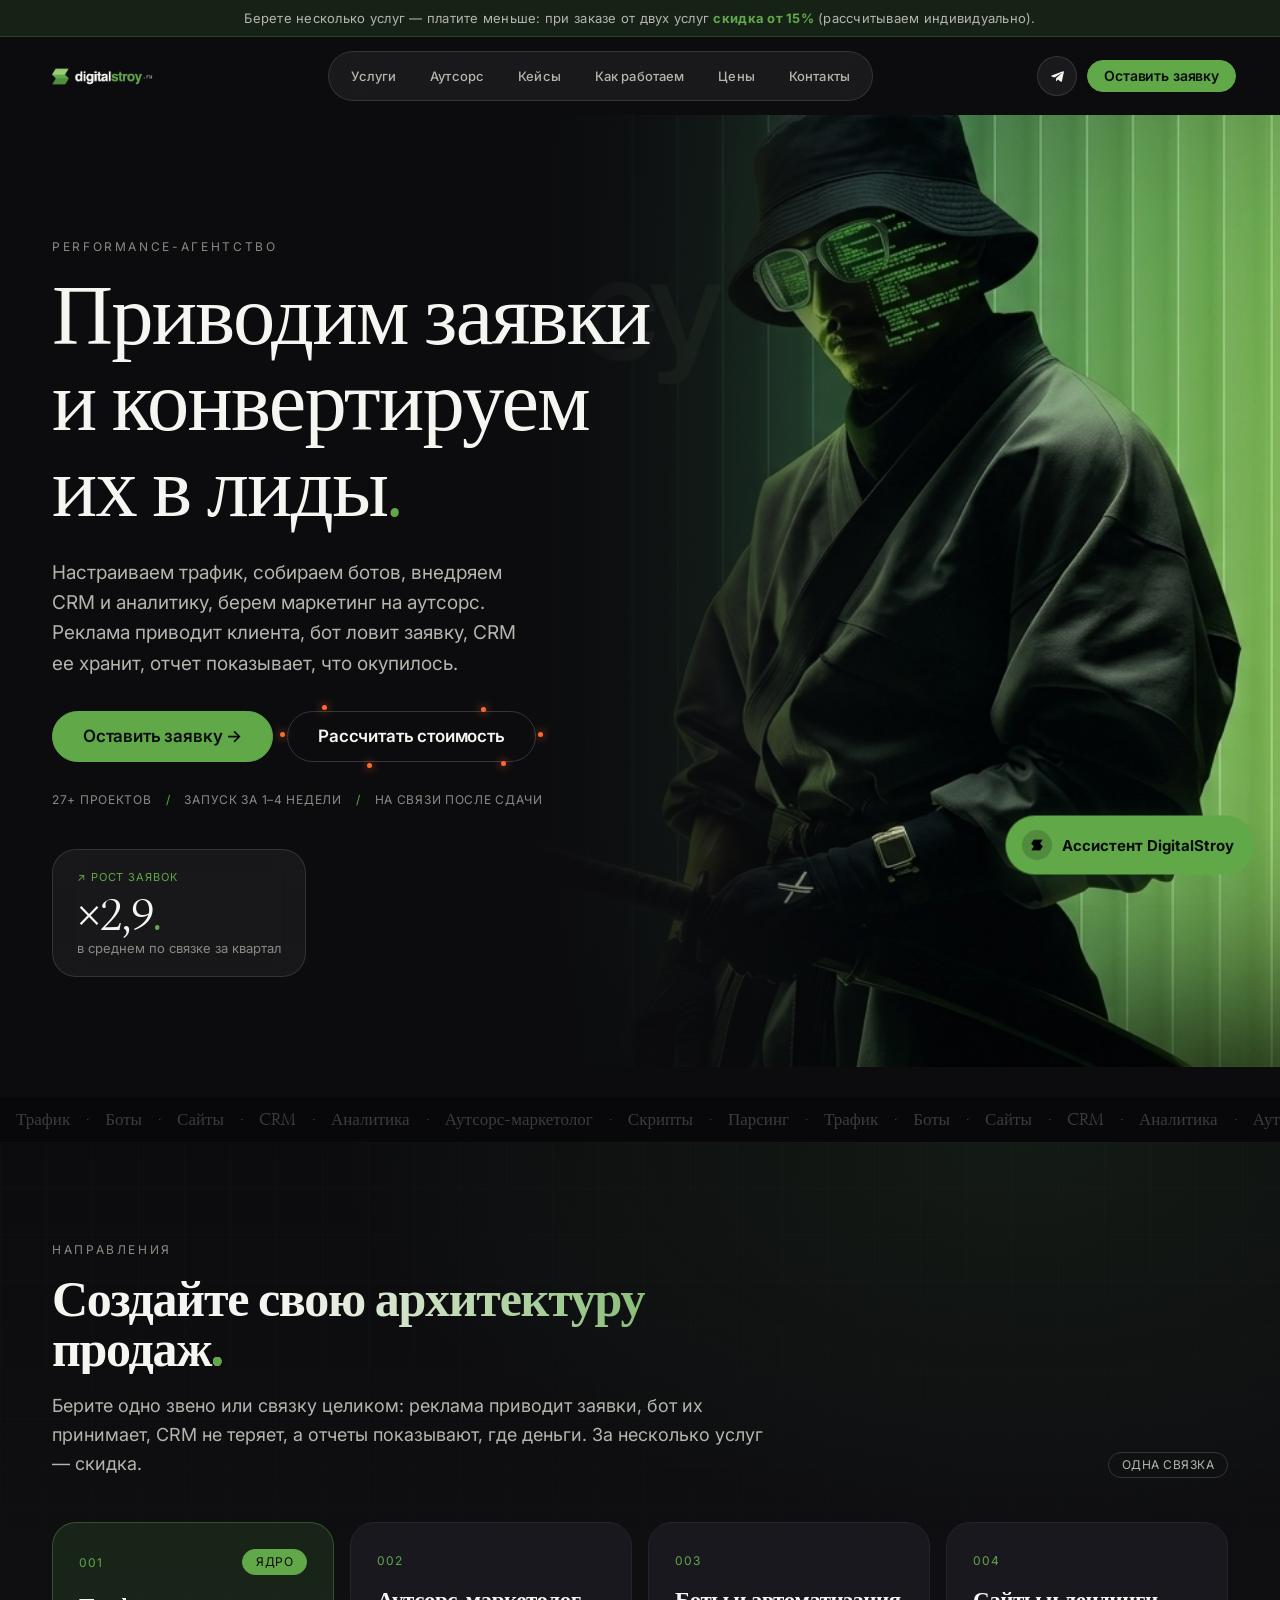
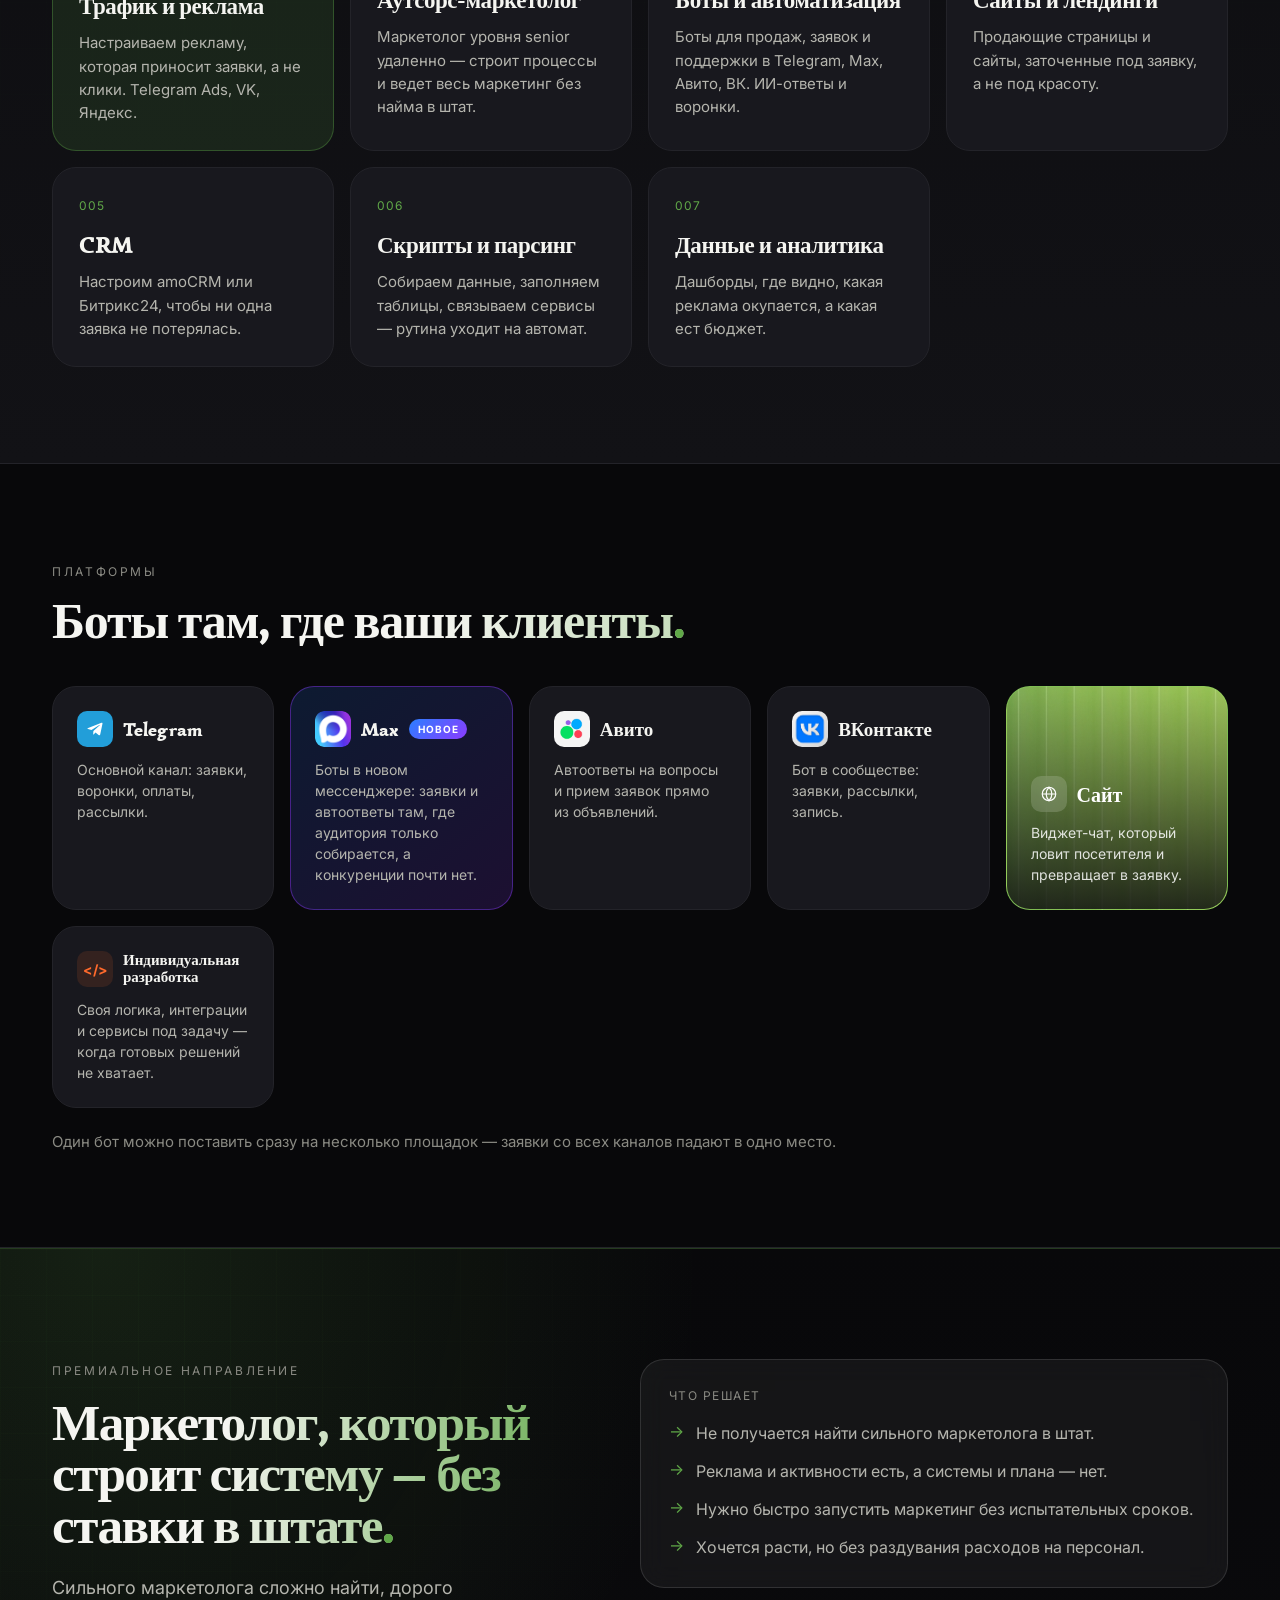
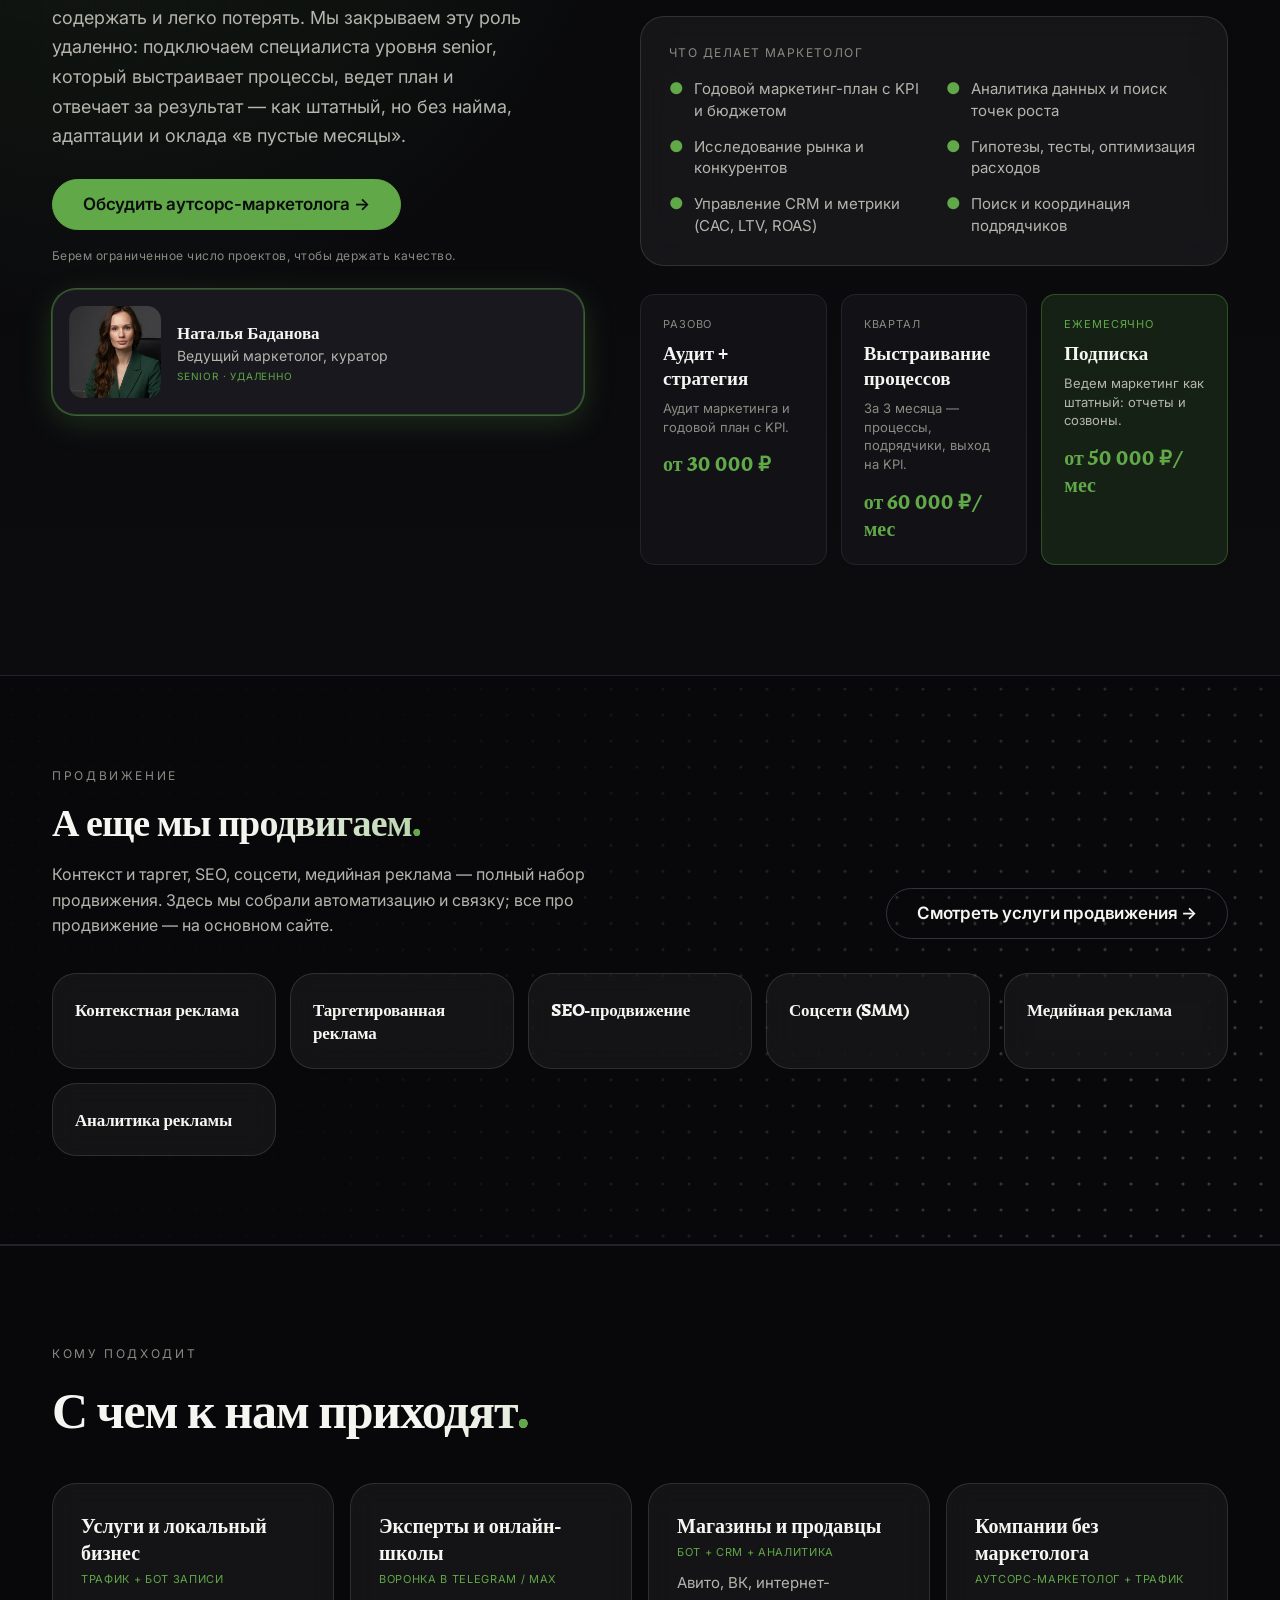
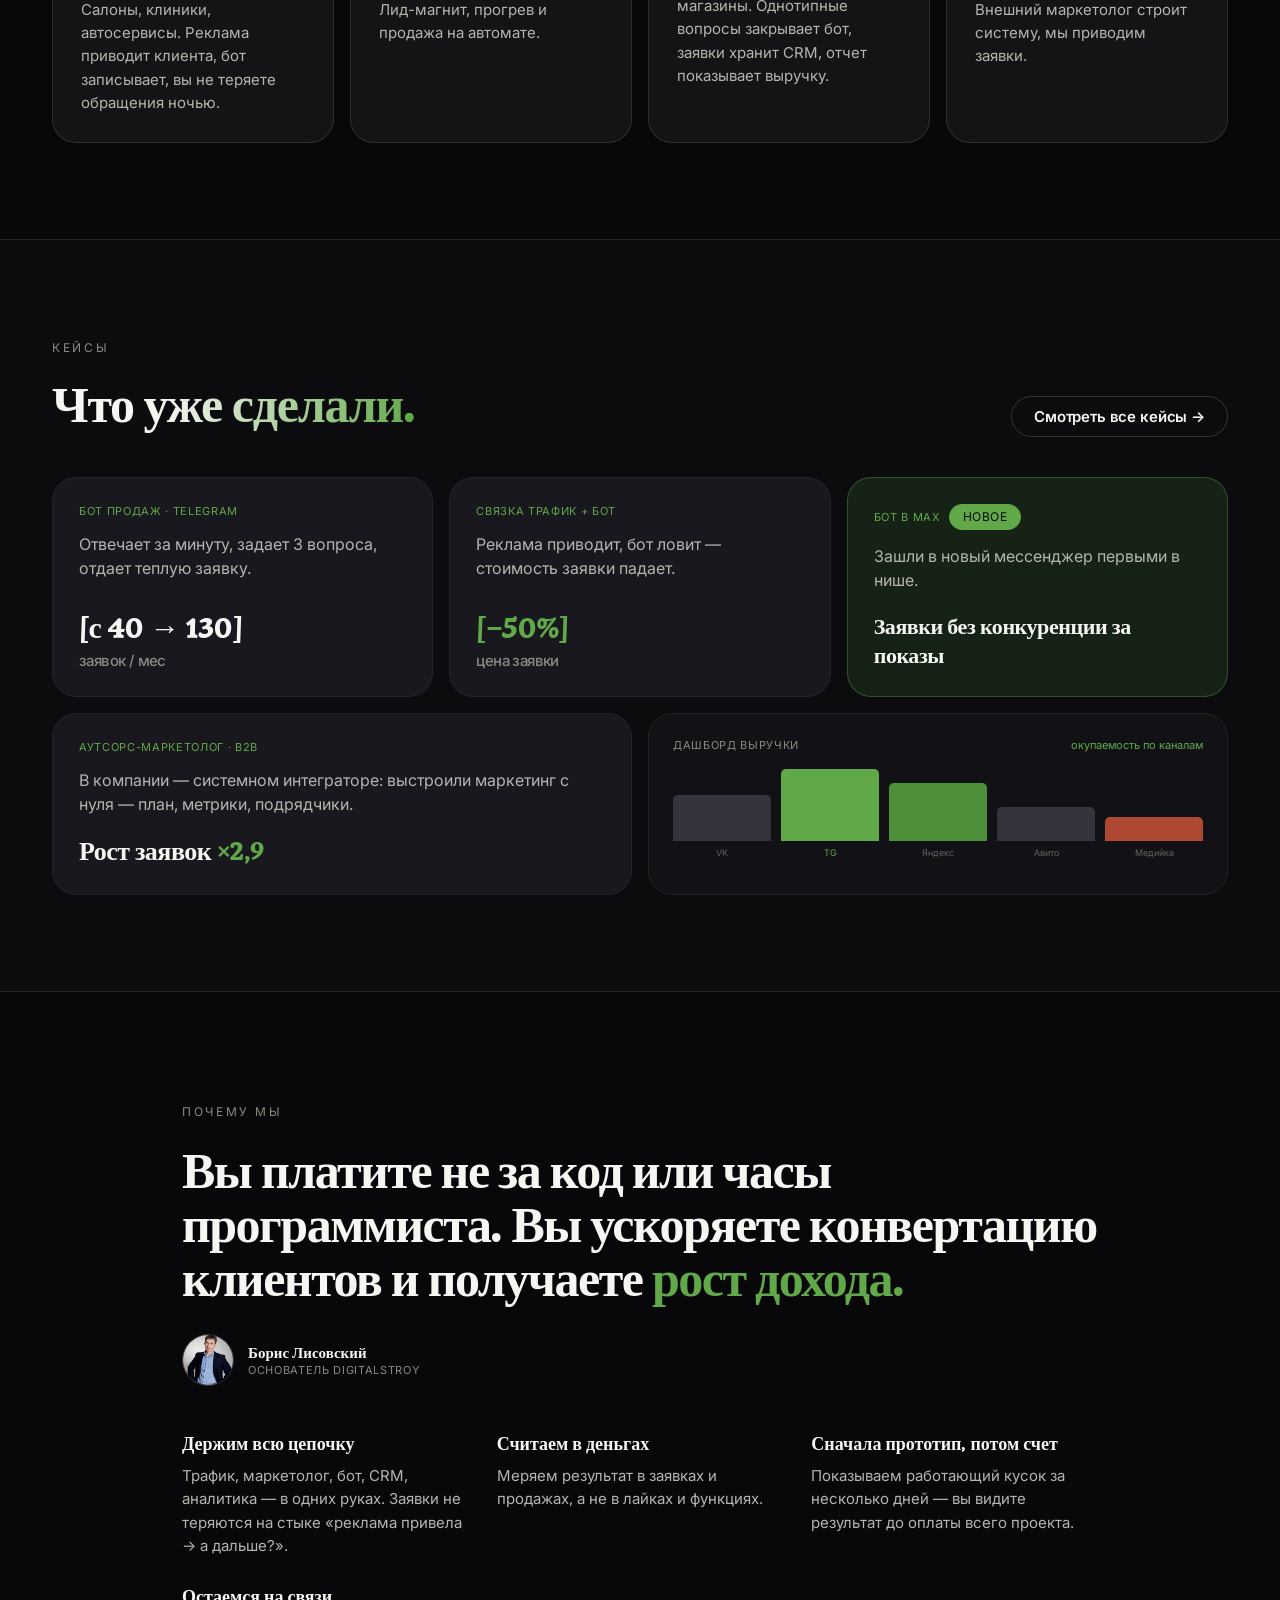
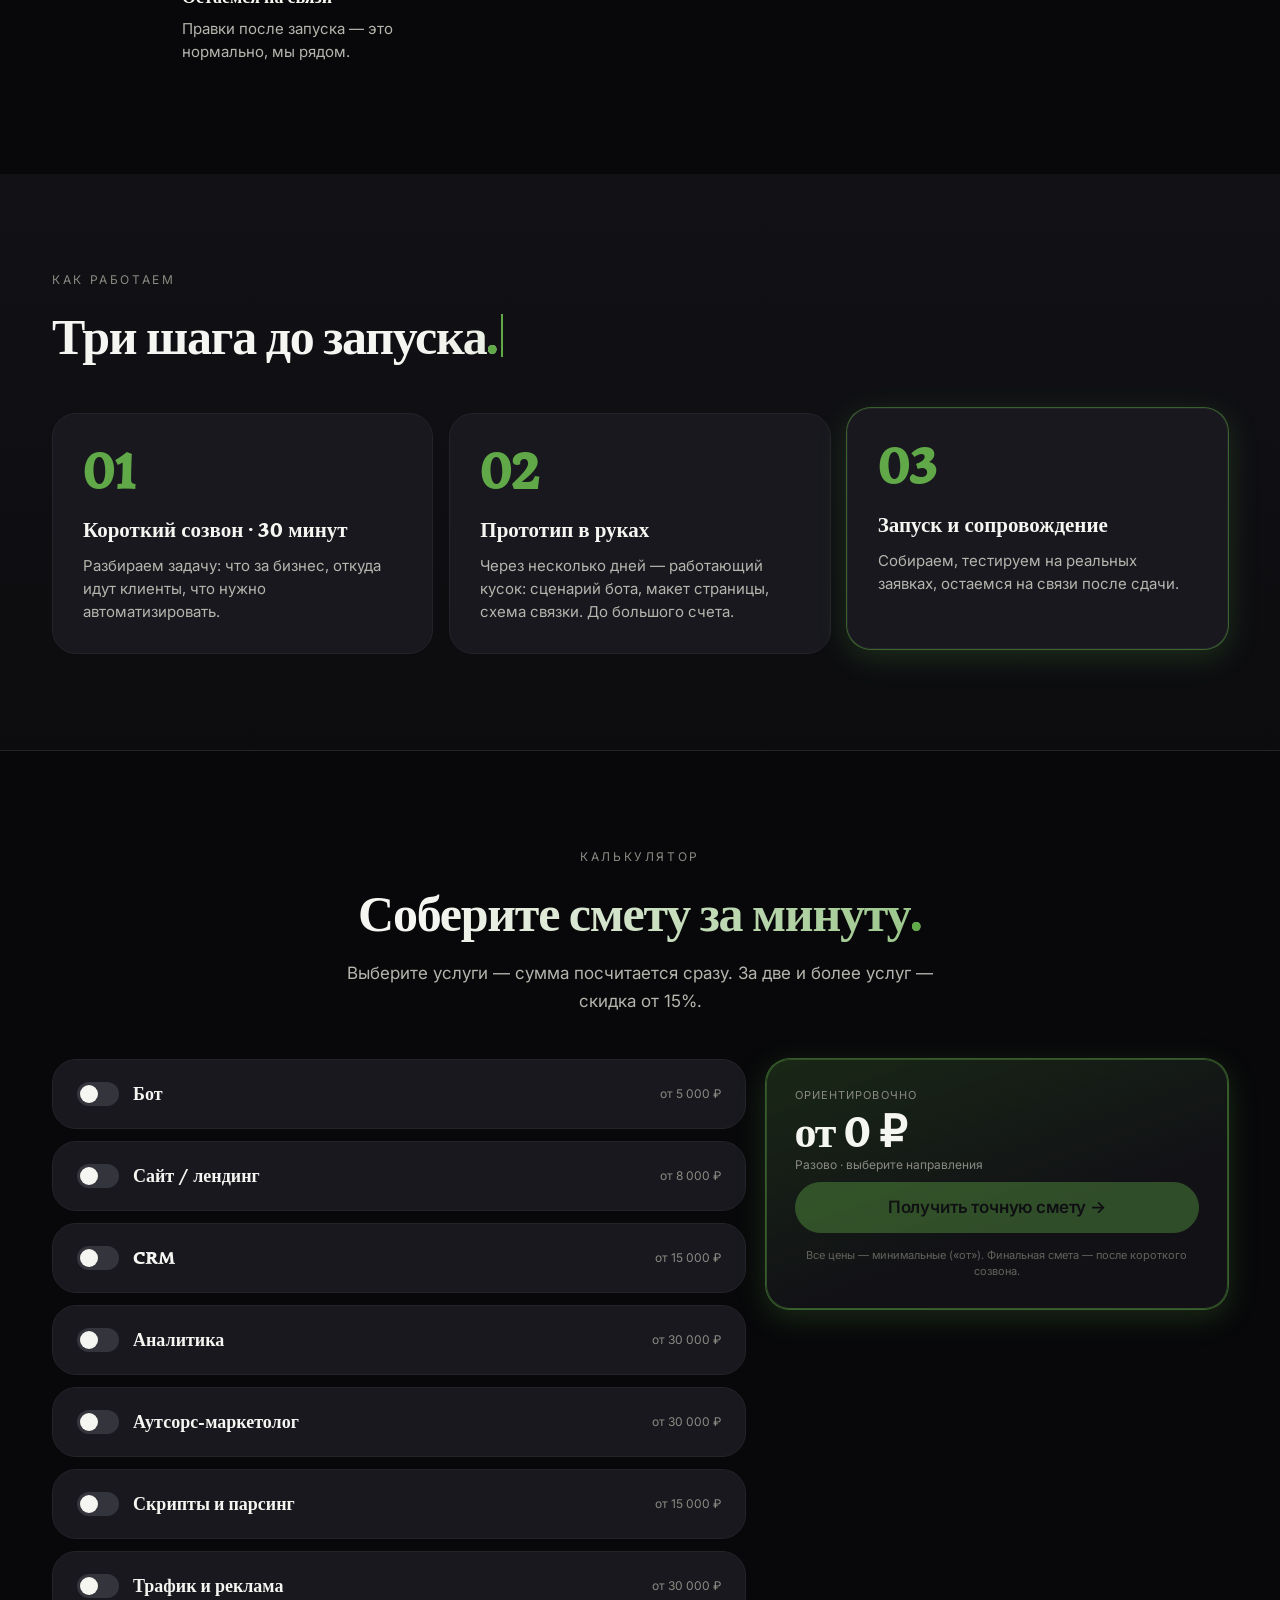
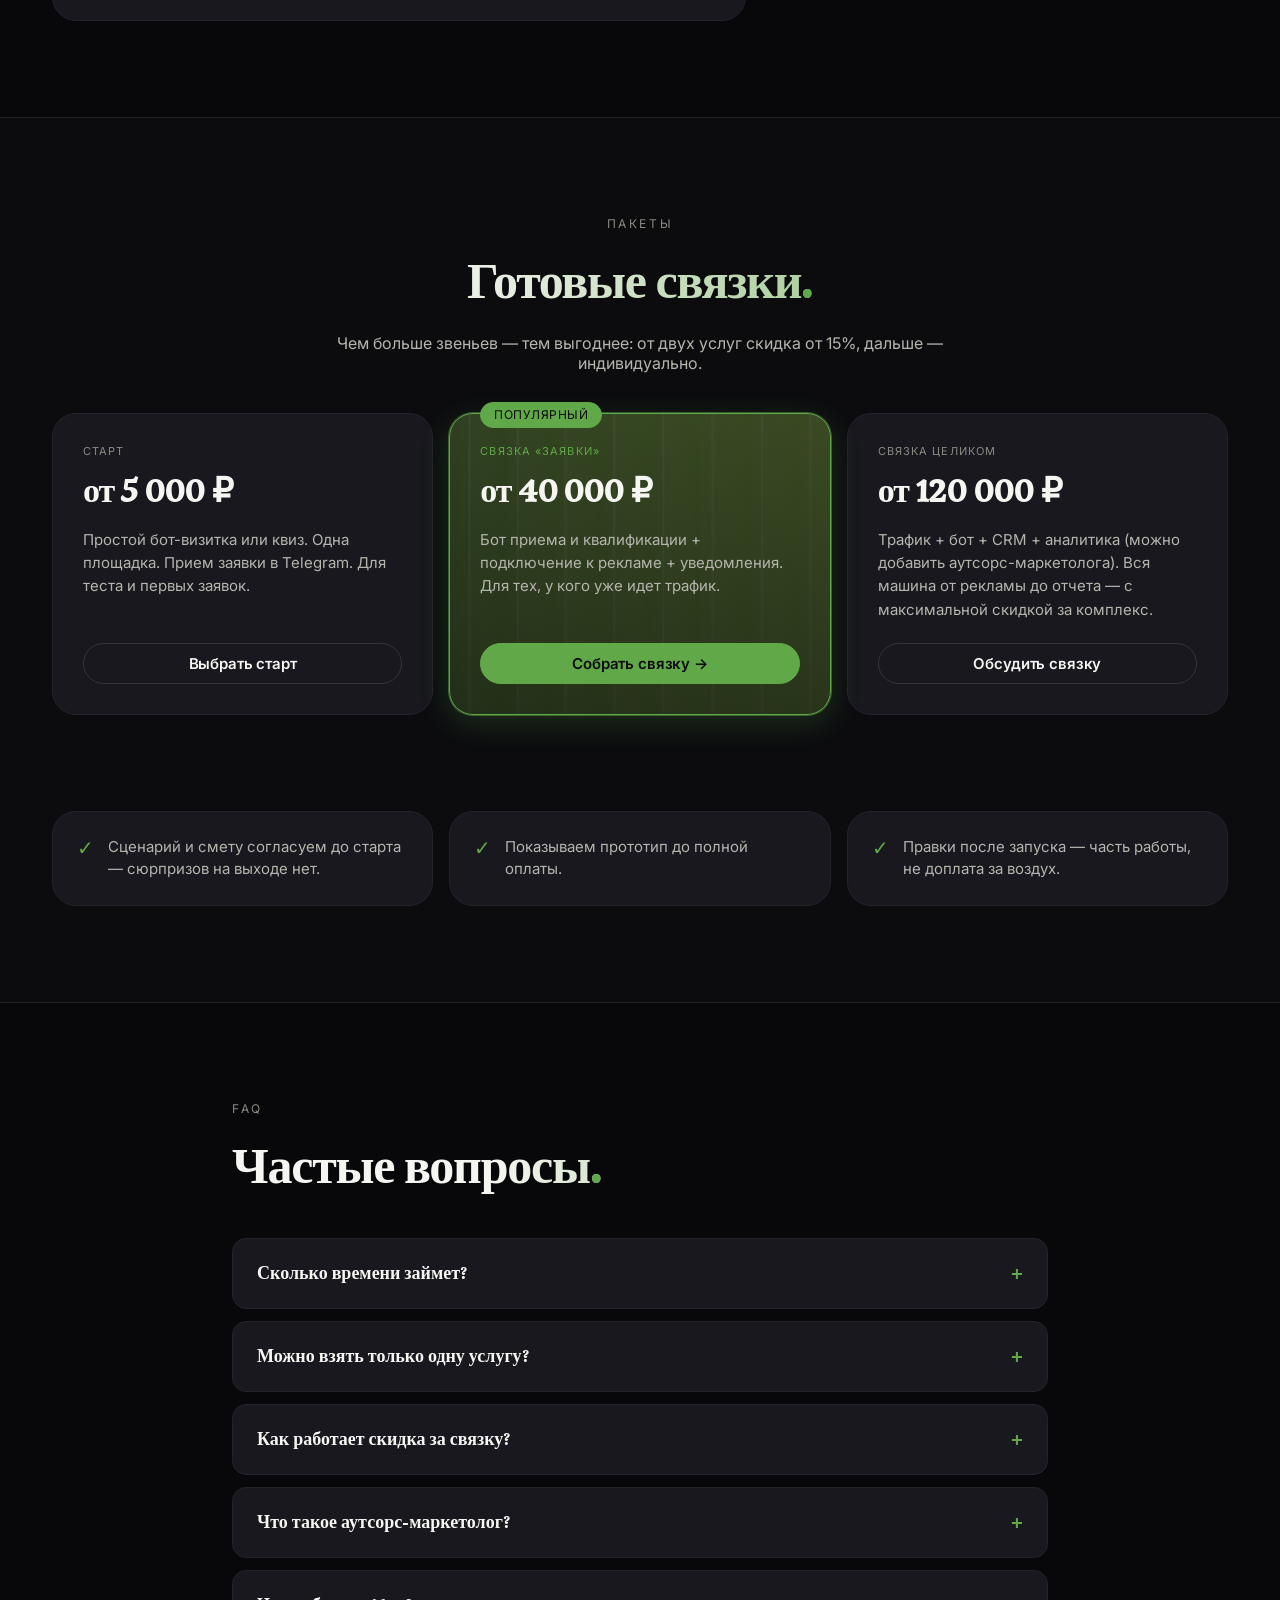
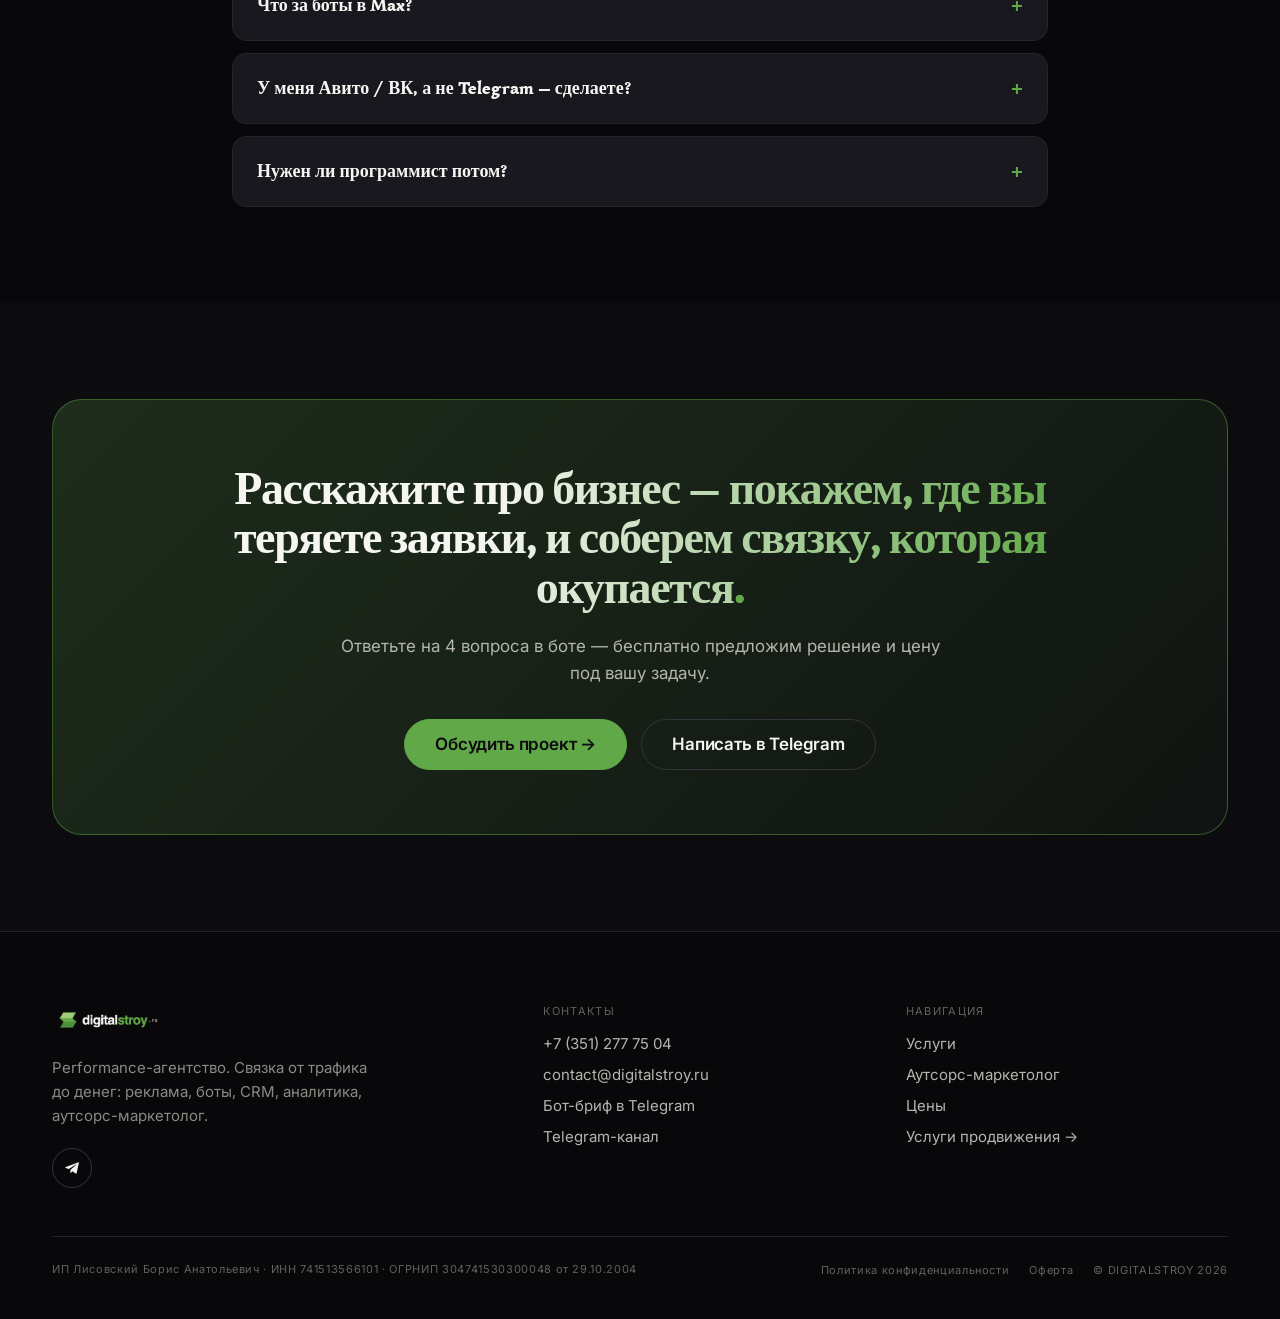
==== digitalstroy-landing/index.html @ 5ae7f36a "Add DigitalStroy landing site with interactive calculator Build a self-contained static site from th" ====
<!DOCTYPE html>
<html lang="ru">
<head>
<meta charset="utf-8">
<meta name="viewport" content="width=device-width, initial-scale=1">
<title>DigitalStroy — performance-агентство: трафик, боты, CRM, аналитика</title>
<meta name="description" content="Приводим заявки и конвертируем их в лиды. Настраиваем трафик, собираем ботов, внедряем CRM и аналитику, берём маркетинг на аутсорс. За две и более услуг — скидка от 15%.">
<link rel="preconnect" href="https://fonts.gstatic.com" crossorigin>
<link href="https://fonts.googleapis.com/css2?family=Simonetta:wght@400;900&family=Inter:wght@400;500;600;700&display=swap" rel="stylesheet">
<style>
/* ===== design tokens ===== */
/* ── DigitalStroy · design tokens (inlined from the design system) ── */
:root {
  /* ink / canvas */
  --ink-950:#08080A; --ink-900:#0C0C0F; --ink-850:#121216; --ink-800:#18181E;
  --ink-700:#232329; --ink-600:#34343C;
  /* concrete neutrals */
  --concrete-050:#F5F5F1; --concrete-100:#E7E7E1; --concrete-300:#B5B5AE;
  --concrete-400:#8A8A83; --concrete-500:#62625C;
  /* accent — signal green */
  --green-300:#9CCC78; --green-400:#60A848; --green-500:#6FBB52; --green-600:#4E8F3A;
  --green-soft:rgba(96,168,72,0.14);
  /* secondary accent — signal orange */
  --signal-400:#FF6A2C; --signal-soft:rgba(255,106,44,0.12);
  --success:#5BD08A; --warning:#F2C14E; --danger:#F2603F;
  /* semantic aliases */
  --bg-page:var(--ink-900); --bg-deep:var(--ink-950);
  --surface-raised:var(--ink-850); --surface-card:var(--ink-800);
  --border-subtle:var(--ink-700); --border-strong:var(--ink-600);
  --text-strong:var(--concrete-050); --text-body:var(--concrete-300);
  --text-muted:var(--concrete-400); --text-faint:var(--concrete-500);
  --accent:var(--green-400); --accent-hover:var(--green-500); --accent-press:var(--green-600);
  --accent-on:#0C0C0F; --accent-wash:var(--green-soft);
  --accent-2:var(--signal-400); --accent-2-wash:rgba(255,106,44,0.12);
  --max-1:#2B7FFF; --max-2:#8B3BFF;

  /* fonts — this landing overrides DS defaults with Simonetta + Inter */
  --font-display:'Simonetta', Georgia, serif;
  --font-body:'Inter', system-ui, sans-serif;
  --font-mono:'Inter', system-ui, sans-serif;
  --fw-regular:400; --fw-medium:500; --fw-semi:600; --fw-bold:700; --fw-black:800;

  /* spacing / radius / shadow / motion */
  --sp-1:4px; --sp-2:8px; --sp-3:12px; --sp-4:16px; --sp-5:24px; --sp-6:32px;
  --sp-7:48px; --sp-8:64px; --sp-9:96px; --sp-10:128px;
  --r-xs:4px; --r-sm:8px; --r-md:14px; --r-lg:24px; --r-xl:30px; --r-pill:999px;
  --shadow-sm:0 1px 2px rgba(0,0,0,0.4); --shadow-md:0 8px 24px rgba(0,0,0,0.45);
  --shadow-lg:0 24px 60px rgba(0,0,0,0.55);
  --glow-accent:0 0 0 1px rgba(96,168,72,0.5), 0 8px 30px rgba(96,168,72,0.22);
  --ease-out:cubic-bezier(0.22,1,0.36,1); --ease-in-out:cubic-bezier(0.65,0,0.35,1);
  --dur-fast:140ms; --dur-mid:240ms; --dur-slow:480ms;
  --container:1240px;
}

/* ── Button (from DS Button.jsx) ── */
.btn { display:inline-flex; align-items:center; justify-content:center; gap:8px;
  font-family:var(--font-body); font-weight:var(--fw-semi); letter-spacing:-0.01em;
  line-height:1; border-radius:var(--r-pill); cursor:pointer; border:1px solid transparent;
  transition:filter var(--dur-fast) var(--ease-out), box-shadow var(--dur-fast) var(--ease-out), transform var(--dur-fast) var(--ease-out); }
.btn-sm { padding:8px 16px; font-size:14px; gap:6px; }
.btn-md { padding:12px 22px; font-size:15px; gap:8px; }
.btn-lg { padding:16px 30px; font-size:17px; gap:10px; }
.btn-full { width:100%; }
.btn-primary { background:var(--accent); color:var(--accent-on); border-color:var(--accent); }
.btn-secondary { background:var(--surface-card); color:var(--text-strong); border-color:var(--border-strong); }
.btn-outline { background:transparent; color:var(--text-strong); border-color:var(--border-strong); }
.btn-ghost { background:transparent; color:var(--text-body); border-color:transparent; }
.btn:hover { filter:brightness(1.13) saturate(1.05); box-shadow:0 8px 26px rgba(0,0,0,0.45), 0 0 22px rgba(96,168,72,0.28); }

/* ── Tag (from DS Tag.jsx) ── */
.tag { display:inline-flex; align-items:center; gap:6px; padding:6px 13px;
  font-family:var(--font-mono); font-size:12px; letter-spacing:0.04em; text-transform:uppercase;
  border-radius:var(--r-pill); line-height:1; }
.tag-default { background:var(--surface-card); color:var(--text-body); border:1px solid var(--border-subtle); }
.tag-accent { background:var(--accent-wash); color:var(--accent); border:1px solid transparent; }
.tag-outline { background:transparent; color:var(--text-body); border:1px solid var(--border-strong); }
.tag-solid { background:var(--accent); color:var(--accent-on); border:1px solid var(--accent); }

/* ===== landing helpers (from prototype) ===== */
  /* glass nav pill (reference style) */
  .nav-pill { display: flex; gap: 4px; padding: 7px; border-radius: 999px; background: rgba(255,255,255,0.06); backdrop-filter: blur(14px); -webkit-backdrop-filter: blur(14px); border: 1px solid rgba(255,255,255,0.12); }
  .nav-pill a { font-family: var(--font-body); font-size: 13px; font-weight: 500; letter-spacing: 0.01em; color: var(--text-body); padding: 9px 15px; border-radius: 999px; white-space: nowrap; transition: background var(--dur-fast) var(--ease-out), color var(--dur-fast) var(--ease-out); }
  .nav-pill a:hover { background: rgba(255,255,255,0.10); color: var(--text-strong); }
  .nav-circle { width: 40px; height: 40px; border-radius: 999px; display: inline-flex; align-items: center; justify-content: center; background: rgba(255,255,255,0.06); backdrop-filter: blur(14px); -webkit-backdrop-filter: blur(14px); border: 1px solid rgba(255,255,255,0.12); color: var(--text-strong); transition: border-color var(--dur-fast) var(--ease-out), color var(--dur-fast) var(--ease-out); }
  .nav-circle:hover { border-color: var(--accent); color: var(--accent); }
  [data-open-form] { cursor: pointer; }
  /* gradient text (screen 2+) */
  .grad-text { background: linear-gradient(100deg, var(--concrete-050) 32%, var(--accent) 100%); -webkit-background-clip: text; background-clip: text; -webkit-text-fill-color: transparent; color: transparent; }
  .grad-text span { -webkit-text-fill-color: var(--accent); color: var(--accent); }
  html { scroll-behavior: smooth; }
  html, body { margin: 0; background: #0C0C0F; }
  * { box-sizing: border-box; }
  ::selection { background: rgba(96,168,72,0.3); }
  a { color: var(--accent); text-decoration: none; }
  a:hover { color: var(--accent-hover); }
  section[id] { scroll-margin-top: 96px; }
  details > summary { list-style: none; cursor: pointer; }
  details > summary::-webkit-details-marker { display: none; }
  details[open] .ds-faq-plus { transform: rotate(45deg); }

  /* eyebrows — plain mono word, no dot marker, typewriter on scroll */
  .ds-eyebrow { display: inline-block; font-family: var(--font-mono); font-size: 12px; font-weight: 400; letter-spacing: 0.22em; text-transform: uppercase; color: var(--text-muted); min-height: 15px; }
  .tw-caret { display: inline-block; width: 0.5ch; margin-left: 1px; color: var(--accent); animation: tw-blink 0.9s steps(1) infinite; }
  @keyframes tw-blink { 50% { opacity: 0; } }

  /* hero tech pattern */
  .tech-grid { background-image: linear-gradient(rgba(96,168,72,0.05) 1px, transparent 1px), linear-gradient(90deg, rgba(96,168,72,0.05) 1px, transparent 1px); background-size: 46px 46px; }

  /* flicker dot-lights around the calc button */
  @keyframes flick { 0%, 100% { opacity: 0.15; } 50% { opacity: 1; } }
  .flick-dot { position: absolute; width: 5px; height: 5px; border-radius: 999px; background: var(--accent-2); box-shadow: 0 0 8px var(--accent-2); animation: flick 1.8s ease-in-out infinite; }

  /* lighter marquee */
  @keyframes ds-marq { from { transform: translateX(0); } to { transform: translateX(-50%); } }

  /* CTA breathing glow */
  @keyframes cta-glow { 0%, 100% { box-shadow: 0 0 0 1px rgba(96,168,72,0.35), 0 0 45px rgba(96,168,72,0.10); } 50% { box-shadow: 0 0 0 1px rgba(96,168,72,0.65), 0 0 80px rgba(96,168,72,0.25); } }

  /* global button hover — brighten + shadow */
  button { transition: filter var(--dur-fast) var(--ease-out), box-shadow var(--dur-fast) var(--ease-out), transform var(--dur-fast) var(--ease-out); }
  button:hover { filter: brightness(1.13) saturate(1.05); box-shadow: 0 8px 26px rgba(0,0,0,0.45), 0 0 22px rgba(96,168,72,0.28); }

  /* gradient-dots canvas */
  .gradient-dots { position: absolute; inset: 0; width: 100%; height: 100%; pointer-events: none; }

  /* calc button: flick dots fly outward on hover + brighten */
  .calc-btn { position: relative; display: inline-flex; }
  .calc-btn .flick-dot { transition: transform .55s var(--ease-out), opacity .55s var(--ease-out); }
  .calc-btn:hover .flick-dot { transform: translate(var(--fx,0), var(--fy,0)) scale(1.4); opacity: 0; }
  .calc-btn:hover button { filter: brightness(1.2); box-shadow: 0 0 0 1px var(--accent), 0 0 34px rgba(96,168,72,0.55); }

  /* silicone / glass cards */
  .glass-card { background: rgba(255,255,255,0.05); backdrop-filter: blur(14px); -webkit-backdrop-filter: blur(14px); border: 1px solid rgba(255,255,255,0.12); border-radius: var(--r-lg); transition: transform var(--dur-mid) var(--ease-out), background var(--dur-mid) var(--ease-out), border-color var(--dur-mid) var(--ease-out), box-shadow var(--dur-mid) var(--ease-out); }
  .glass-card:hover { transform: translateY(-4px); background: rgba(255,255,255,0.09); border-color: rgba(255,255,255,0.28); box-shadow: 0 14px 40px rgba(0,0,0,0.4); }
  .glass-title { transition: color var(--dur-fast) var(--ease-out); cursor: default; }
  .glass-card:hover .glass-title { color: var(--accent); }

  /* selectable cards */
  .sel-card, .tariff-card { cursor: pointer; }
  .sel-card.selected, .tariff-card.selected { border-color: var(--accent) !important; box-shadow: var(--glow-accent) !important; }
  .tariff-card.selected button { background: var(--accent) !important; color: var(--accent-on) !important; border-color: var(--accent) !important; }

  /* marketer bullet: green → orange on select */
  .mk-item { cursor: pointer; }
  .mk-item .mk-dot { transition: color var(--dur-fast) var(--ease-out); }
  .mk-item.selected .mk-dot { color: var(--accent-2) !important; }
  .mk-item.selected .mk-txt { color: var(--text-strong); }

  /* process: sequential glow */
  .step-card { transition: border-color .45s var(--ease-out), box-shadow .45s var(--ease-out), transform .45s var(--ease-out); }
  .step-card.lit { border-color: var(--accent); box-shadow: var(--glow-accent); transform: translateY(-5px); }
  .step-card.lit .step-num { color: var(--accent-2); }

  /* discount sparks */
  .spark { position: absolute; width: 4px; height: 4px; border-radius: 999px; background: var(--accent); box-shadow: 0 0 7px var(--accent); animation: flick 1.5s ease-in-out infinite; }

  /* chat typing dots */
  @keyframes td-bounce { 0%, 80%, 100% { transform: translateY(0); opacity: 0.35; } 40% { transform: translateY(-4px); opacity: 1; } }
  .td { width: 6px; height: 6px; border-radius: 999px; background: var(--text-muted); display: inline-block; animation: td-bounce 1s infinite; }

  /* form modal */
  .ds-modal-overlay { position: fixed; inset: 0; z-index: 100; background: rgba(6,6,8,0.74); backdrop-filter: blur(6px); display: flex; align-items: flex-start; justify-content: center; padding: 56px 20px; overflow-y: auto; opacity: 0; pointer-events: none; transition: opacity .3s var(--ease-out); }
  .ds-modal-overlay.open { opacity: 1; pointer-events: auto; }
  .ds-modal { width: 100%; max-width: 620px; background: var(--surface-raised); border: 1px solid var(--border-strong); border-radius: var(--r-xl); padding: 30px 30px 34px; position: relative; transform: translateY(18px); transition: transform .3s var(--ease-out); }
  .ds-modal-overlay.open .ds-modal { transform: translateY(0); }
  .ds-modal-close { position: absolute; top: 16px; right: 16px; width: 34px; height: 34px; border-radius: 999px; border: 1px solid var(--border-strong); background: transparent; color: var(--text-body); font-size: 18px; cursor: pointer; display: inline-flex; align-items: center; justify-content: center; }

  @media (prefers-reduced-motion: reduce) {
    .flick-dot, .spark { animation: none; opacity: 0.5; }
    .tw-caret, .td { animation: none; }
    .step-card.lit { transition: none; }
  }
/* ===== hover states (converted from style-hover) ===== */
  .hv-1:hover { transform: translateY(-4px); border-color: var(--signal-400); box-shadow: 0 0 0 1px rgba(255,106,44,0.55), 0 14px 36px rgba(255,106,44,0.20); }
  .hv-2:hover { transform: translateY(-4px); border-color: var(--max-2); box-shadow: 0 0 0 1px rgba(139,59,255,0.55), 0 14px 36px rgba(89,59,255,0.30); }
  .hv-3:hover { transform: translateY(-4px); box-shadow: 0 0 0 1px var(--accent), 0 14px 36px rgba(96,168,72,0.28); }
  .hv-4:hover { border-color: var(--accent); color: var(--accent); }
  .hv-5:hover { color: var(--accent); }
  .hv-6:hover { transform: translateY(-2px); }
/* ===== calculator ===== */
/* ===== Калькулятор ===== */
#calc-app { display: grid; grid-template-columns: 1.5fr 1fr; gap: 20px; align-items: start; }
.cc-directions { display: flex; flex-direction: column; gap: 12px; }

.cc-dir { background: var(--surface-card); border: 1px solid var(--border-subtle); border-radius: var(--r-lg); padding: 6px; transition: border-color var(--dur-mid) var(--ease-out), background var(--dur-mid) var(--ease-out); }
.cc-dir.on { border-color: rgba(96,168,72,0.4); background: linear-gradient(180deg, var(--accent-wash), var(--surface-card) 60%); }

.cc-dir-head { display: flex; align-items: center; gap: 14px; padding: 16px 18px; cursor: pointer; user-select: none; }
.cc-dir-name { font-family: var(--font-display); font-size: 18px; font-weight: 700; color: var(--text-strong); flex: 1; }
.cc-dir-from { font-family: var(--font-mono); font-size: 12px; color: var(--text-muted); white-space: nowrap; }
.cc-dir.on .cc-dir-from { display: none; }

/* тумблер */
.cc-switch { position: relative; width: 42px; height: 24px; border-radius: 999px; background: var(--border-strong); flex: none; transition: background var(--dur-fast) var(--ease-out); }
.cc-switch input { position: absolute; inset: 0; opacity: 0; margin: 0; cursor: pointer; }
.cc-knob { position: absolute; top: 3px; left: 3px; width: 18px; height: 18px; border-radius: 999px; background: var(--text-strong); transition: transform var(--dur-fast) var(--ease-out); }
.cc-switch input:checked ~ .cc-knob { transform: translateX(18px); background: var(--accent-on); }
.cc-switch:has(input:checked) { background: var(--accent); }
.cc-switch input:focus-visible ~ .cc-knob { box-shadow: 0 0 0 3px var(--accent-wash); }

/* тело раскрытия */
.cc-dir-body { display: none; padding: 4px 18px 18px; flex-direction: column; gap: 8px; }
.cc-dir.on .cc-dir-body { display: flex; }
.cc-sub { font-family: var(--font-mono); font-size: 11px; letter-spacing: 0.1em; text-transform: uppercase; color: var(--text-muted); margin: 8px 0 2px; }

/* radio-тарифы */
.cc-tiers { display: flex; flex-direction: column; gap: 8px; }
.cc-radio, .cc-check { display: flex; align-items: center; gap: 12px; padding: 12px 14px; border-radius: var(--r-md); border: 1px solid var(--border-subtle); background: var(--surface-raised); cursor: pointer; transition: border-color var(--dur-fast) var(--ease-out), background var(--dur-fast) var(--ease-out); }
.cc-radio input, .cc-check input { position: absolute; opacity: 0; width: 0; height: 0; }
.cc-dot { width: 18px; height: 18px; border-radius: 999px; border: 2px solid var(--border-strong); flex: none; transition: border-width var(--dur-fast) var(--ease-out), border-color var(--dur-fast) var(--ease-out); }
.cc-radio:has(input:checked) { border-color: var(--accent); background: var(--accent-wash); }
.cc-radio:has(input:checked) .cc-dot { border-width: 5px; border-color: var(--accent); }
.cc-radio-label, .cc-check-label { font-family: var(--font-body); font-size: 15px; color: var(--text-body); flex: 1; }
.cc-radio:has(input:checked) .cc-radio-label { color: var(--text-strong); font-weight: 600; }
.cc-price { font-family: var(--font-mono); font-size: 13px; color: var(--text-muted); white-space: nowrap; }
.cc-radio:has(input:checked) .cc-price { color: var(--accent); }
.cc-per { color: var(--text-faint); }

/* checkbox-опции */
.cc-addons { display: grid; grid-template-columns: 1fr 1fr; gap: 8px; }
.cc-box { width: 18px; height: 18px; border-radius: 5px; border: 2px solid var(--border-strong); flex: none; display: inline-flex; align-items: center; justify-content: center; font-size: 12px; color: var(--accent-on); transition: background var(--dur-fast) var(--ease-out), border-color var(--dur-fast) var(--ease-out); }
.cc-check:has(input:checked) { border-color: var(--accent); background: var(--accent-wash); }
.cc-check:has(input:checked) .cc-box { background: var(--accent); border-color: var(--accent); }
.cc-check:has(input:checked) .cc-box::after { content: "✓"; }
.cc-check:has(input:checked) .cc-check-label { color: var(--text-strong); }
.cc-check input:focus-visible ~ .cc-box, .cc-radio input:focus-visible ~ .cc-dot { box-shadow: 0 0 0 3px var(--accent-wash); }

/* степпер */
.cc-stepper { display: flex; align-items: center; justify-content: space-between; gap: 12px; padding: 12px 14px; border-radius: var(--r-md); border: 1px solid var(--border-subtle); background: var(--surface-raised); margin-top: 4px; }
.cc-step-label { font-family: var(--font-body); font-size: 14px; color: var(--text-body); }
.cc-step-ctrl { display: inline-flex; align-items: center; gap: 6px; flex: none; }
.cc-step-btn { width: 30px; height: 30px; border-radius: 8px; border: 1px solid var(--border-strong); background: var(--surface-card); color: var(--text-strong); font-size: 18px; line-height: 1; cursor: pointer; }
.cc-step-val { font-family: var(--font-mono); font-size: 15px; color: var(--text-strong); min-width: 20px; text-align: center; }

.cc-note { font-family: var(--font-body); font-size: 14px; line-height: 1.5; color: var(--text-muted); margin: 4px 0 0; }
.cc-note b { color: var(--accent); }

/* панель итога */
.cc-summary { position: sticky; top: 100px; background: linear-gradient(160deg, rgba(96,168,72,0.20), var(--surface-raised) 62%); border: 1px solid rgba(96,168,72,0.4); border-radius: var(--r-lg); padding: 28px; box-shadow: var(--glow-accent); }
.cc-sum-eyebrow { font-family: var(--font-mono); font-size: 11px; letter-spacing: 0.1em; text-transform: uppercase; color: var(--text-muted); }
.cc-sum-main { font-family: var(--font-display); font-size: 44px; font-weight: 700; letter-spacing: -0.03em; color: var(--text-strong); margin: 8px 0 2px; line-height: 1.02; }
.cc-sum-old { font-family: var(--font-mono); font-size: 15px; color: var(--text-faint); margin-bottom: 2px; }
.cc-sum-old s { color: var(--text-faint); }
.cc-sum-cap { font-family: var(--font-mono); font-size: 12px; color: var(--text-muted); margin-bottom: 6px; }
.cc-sum-monthly { font-family: var(--font-body); font-size: 15px; color: var(--text-body); margin: 6px 0 4px; }
.cc-sum-monthly b { color: var(--text-strong); font-family: var(--font-display); }
.cc-sum-lines { display: flex; flex-direction: column; gap: 8px; padding: 16px 0; margin: 14px 0; border-top: 1px solid var(--border-subtle); border-bottom: 1px solid var(--border-subtle); }
.cc-sum-line { display: flex; justify-content: space-between; gap: 12px; font-family: var(--font-body); font-size: 14px; color: var(--text-body); }
.cc-sum-line span:last-child { font-family: var(--font-mono); white-space: nowrap; color: var(--text-muted); }

.cc-badge-wrap { background: var(--accent-wash); border: 1px solid rgba(96,168,72,0.35); border-radius: var(--r-md); padding: 14px 16px; margin-bottom: 16px; }
.cc-badge { display: inline-block; font-family: var(--font-mono); font-size: 12px; font-weight: 700; letter-spacing: 0.04em; color: var(--accent-on); background: var(--accent); padding: 4px 10px; border-radius: 999px; margin-bottom: 8px; }
.cc-badge-note { font-family: var(--font-body); font-size: 13px; line-height: 1.45; color: var(--text-body); margin: 0; }
.cc-indiv { font-family: var(--font-body); font-size: 13px; line-height: 1.45; color: var(--text-muted); margin: 0 0 16px; }
.cc-cta { margin-top: 4px; }
.cc-cta[disabled] { opacity: 0.4; cursor: not-allowed; }
.cc-foot { font-family: var(--font-mono); font-size: 11px; line-height: 1.5; color: var(--text-faint); margin: 14px 0 0; text-align: center; }

@media (max-width: 900px) {
  #calc-app { grid-template-columns: 1fr; }
  .cc-addons { grid-template-columns: 1fr; }
  .cc-summary { position: sticky; bottom: 0; top: auto; z-index: 30; }
}

/* ===== Responsive layer (handoff shipped desktop-only; overrides target the
   prototype's inline grids via [style*=...] selectors — !important beats inline). ===== */

/* Tablet and below */
@media (max-width: 980px) {
  /* hide the glass nav-pill; keep logo + actions */
  .nav-pill { display: none !important; }
  /* outsource: two columns → one, drop sticky */
  [style*="0.95fr 1.05fr"] { grid-template-columns: 1fr !important; gap: 32px !important; }
  #outsource [style*="position: sticky"] { position: static !important; top: auto !important; }
  /* cases: 6-col bento → single column, spans full-width */
  [style*="repeat(6, 1fr)"] { grid-template-columns: 1fr !important; }
  [style*="grid-column: span 2"],
  [style*="grid-column: span 3"] { grid-column: auto !important; }
  /* footer: three columns → one */
  [style*="1.4fr 1fr 1fr"] { grid-template-columns: 1fr !important; gap: 32px !important; }
  /* marketer "что делает" two-col list → one */
  [data-mk] { grid-template-columns: 1fr !important; }
}

/* Phones */
@media (max-width: 640px) {
  /* uniform side padding on every centered container */
  [style*="max-width: 1240px"],
  [style*="max-width: 980px"],
  [style*="max-width: 880px"] {
    padding-left: 20px !important;
    padding-right: 20px !important;
  }
  /* hero: tighter vertical rhythm */
  [style*="padding: 120px 32px 90px"] { padding-top: 88px !important; padding-bottom: 64px !important; }
  /* trim oversized section vertical padding */
  [style*="padding: 110px 32px"] { padding-top: 64px !important; padding-bottom: 64px !important; }
  /* header actions: keep on one row, allow shrink */
  header [style*="justify-content: space-between"] { gap: 10px !important; }
  /* floating bot button: smaller, no long label crowding the corner */
  a[aria-label="Написать боту-ассистенту"] { right: 16px !important; bottom: 16px !important; padding: 12px 16px 12px 12px !important; font-size: 14px !important; }
}

</style>
</head>
<body>
<div style="background: var(--bg-page); min-height: 100vh; font-family: var(--font-body);">

<!-- ═══ ANNOUNCEMENT BAR ═══ -->
<div style="background: var(--accent-wash); border-bottom: 1px solid rgba(96,168,72,0.25);">
  <div style="max-width: 1240px; margin: 0 auto; padding: 10px 32px; display: flex; align-items: center; justify-content: center; gap: 10px; text-align: center;">
    <span style="font-family: var(--font-mono); font-size: 13px; letter-spacing: 0.02em; color: var(--text-body);">Берете несколько услуг — платите меньше: при заказе от двух услуг <span style="color: var(--accent); font-weight: 700;">скидка от 15%</span> (рассчитываем индивидуально).</span>
  </div>
</div>

<!-- ═══ NAV ═══ -->
<header style="position: sticky; top: 0; z-index: 40; padding: 14px 0;">
  <div style="max-width: 1240px; margin: 0 auto; padding: 0 24px; display: flex; align-items: center; justify-content: space-between; gap: 16px;">
    <a href="#top" style="display: flex; align-items: center; flex: none;"><img src="assets/logo-wordmark-light.png" height="33" alt="DigitalStroy" style="display: block;"></a>
    <nav class="nav-pill">
      <a href="#services">Услуги</a>
      <a href="#outsource">Аутсорс</a>
      <a href="#cases">Кейсы</a>
      <a href="#process">Как работаем</a>
      <a href="#prices">Цены</a>
      <a href="#contacts">Контакты</a>
    </nav>
    <div style="display: flex; align-items: center; gap: 10px; flex: none;">
      <a href="https://t.me/digitalstroyru" target="_blank" rel="noopener" aria-label="Telegram" class="nav-circle">
        <svg width="17" height="17" viewBox="0 0 24 24" fill="currentColor"><path d="M9.78 18.65l.28-4.23 7.68-6.92c.34-.31-.07-.46-.52-.19L7.74 13.3 3.64 12c-.88-.25-.89-.86.2-1.3l15.97-6.16c.73-.33 1.43.18 1.15 1.3l-2.72 12.81c-.19.91-.74 1.13-1.5.71L12.6 16.3l-1.99 1.93c-.23.23-.42.42-.83.42z"/></svg>
      </a>
      <span data-open-form><button type="button" class="btn btn-primary btn-sm">Оставить заявку</button></span>
    </div>
  </div>
</header>

<span id="top"></span>

<!-- ═══ HERO ═══ -->
<section style="position: relative; overflow: hidden; min-height: 90vh; display: flex; align-items: center; background: radial-gradient(85% 120% at 100% 25%, rgba(96,168,72,0.30), rgba(12,12,15,0) 55%), linear-gradient(120deg, var(--ink-950), var(--ink-900));">
  <div style="position: absolute; top: 0; right: 0; bottom: 0; width: 62%; background: url('assets/hero-samurai.jpg') 48% center / cover no-repeat; -webkit-mask-image: linear-gradient(90deg, transparent 0%, #000 42%); mask-image: linear-gradient(90deg, transparent 0%, #000 42%); pointer-events: none;"></div>
  <div style="position: absolute; inset: 0; background: linear-gradient(90deg, #0C0C0F 0%, #0C0C0F 40%, rgba(12,12,15,0.7) 56%, rgba(12,12,15,0) 74%); pointer-events: none;"></div>
  <div style="position: relative; max-width: 1240px; margin: 0 auto; padding: 120px 32px 90px; width: 100%;">
    <div style="max-width: 640px;">
      <span class="ds-eyebrow">Performance-агентство</span>
      <h1 style="font-family: var(--font-display); font-size: clamp(46px, 6.6vw, 96px); font-weight: 400; letter-spacing: -0.02em; line-height: 1.02; margin: 18px 0 0; color: var(--text-strong);">Приводим заявки<br>и конвертируем<br>их в лиды<span style="color: var(--accent);">.</span></h1>
      <p style="font-family: var(--font-body); font-size: 19px; line-height: 1.6; color: var(--text-body); max-width: 480px; margin: 26px 0 0;">Настраиваем трафик, собираем ботов, внедряем CRM и аналитику, берем маркетинг на аутсорс. Реклама приводит клиента, бот ловит заявку, CRM ее хранит, отчет показывает, что окупилось.</p>
      <div style="display: flex; gap: 14px; flex-wrap: wrap; margin-top: 32px;">
        <span data-open-form><button type="button" class="btn btn-primary btn-lg">Оставить заявку →</button></span>
        <span class="calc-btn">
          <a href="#calc"><button type="button" class="btn btn-outline btn-lg">Рассчитать стоимость</button></a>
          <span class="flick-dot" style="top: -6px; left: 14%; animation-delay: 0s; --fx: -18px; --fy: -26px;"></span>
          <span class="flick-dot" style="top: -4px; right: 20%; animation-delay: .45s; --fx: 24px; --fy: -22px;"></span>
          <span class="flick-dot" style="bottom: -6px; left: 32%; animation-delay: .9s; --fx: -14px; --fy: 26px;"></span>
          <span class="flick-dot" style="bottom: -4px; right: 12%; animation-delay: 1.3s; --fx: 22px; --fy: 24px;"></span>
          <span class="flick-dot" style="top: 42%; left: -7px; animation-delay: .65s; --fx: -30px; --fy: 0px;"></span>
          <span class="flick-dot" style="top: 42%; right: -7px; animation-delay: 1.05s; --fx: 30px; --fy: 0px;"></span>
        </span>
      </div>
      <div style="display: flex; gap: 14px; flex-wrap: wrap; align-items: center; margin-top: 30px; font-family: var(--font-mono); font-size: 12px; letter-spacing: 0.06em; text-transform: uppercase; color: var(--text-muted);">
        <span>27+ проектов</span>
        <span style="color: var(--accent);">/</span>
        <span>запуск за 1–4 недели</span>
        <span style="color: var(--accent);">/</span>
        <span>на связи после сдачи</span>
      </div>
      <div style="margin-top: 42px; display: flex; gap: 14px; flex-wrap: wrap;">
        <div class="glass-card" style="padding: 20px 24px; min-width: 230px;">
          <div style="font-family: var(--font-mono); font-size: 11px; letter-spacing: 0.08em; text-transform: uppercase; color: var(--accent); display: flex; align-items: center; gap: 6px;">↗ Рост заявок</div>
          <div style="font-family: var(--font-display); font-size: 46px; font-weight: 400; letter-spacing: -0.02em; color: var(--text-strong); margin: 8px 0 2px; line-height: 1;">×2,9<span style="color: var(--accent);">.</span></div>
          <div style="font-family: var(--font-body); font-size: 13px; color: var(--text-muted);">в среднем по связке за квартал</div>
        </div>
      </div>
    </div>
  </div>
</section>

<!-- ═══ MARQUEE ═══ -->
<div style="padding: 12px 0; background: var(--bg-deep); margin-top: 30px; overflow: hidden;">
  <div style="display: inline-flex; align-items: center; white-space: nowrap; animation: ds-marq 40s linear infinite; will-change: transform;">
    <span style="display: inline-flex; align-items: center; font-family: var(--font-display); font-weight: 400; font-size: clamp(12px, 1.4vw, 17px); letter-spacing: 0; color: rgba(245,245,241,0.22);">
      <span style="padding: 0 16px;">Трафик</span><span style="color: rgba(96,168,72,0.45);">·</span><span style="padding: 0 16px;">Боты</span><span style="color: rgba(96,168,72,0.45);">·</span><span style="padding: 0 16px;">Сайты</span><span style="color: rgba(96,168,72,0.45);">·</span><span style="padding: 0 16px;">CRM</span><span style="color: rgba(96,168,72,0.45);">·</span><span style="padding: 0 16px;">Аналитика</span><span style="color: rgba(96,168,72,0.45);">·</span><span style="padding: 0 16px;">Аутсорс-маркетолог</span><span style="color: rgba(96,168,72,0.45);">·</span><span style="padding: 0 16px;">Скрипты</span><span style="color: rgba(96,168,72,0.45);">·</span><span style="padding: 0 16px;">Парсинг</span><span style="color: rgba(96,168,72,0.45);">·</span>
    </span>
    <span style="display: inline-flex; align-items: center; font-family: var(--font-display); font-weight: 400; font-size: clamp(12px, 1.4vw, 17px); letter-spacing: 0; color: rgba(245,245,241,0.22);">
      <span style="padding: 0 16px;">Трафик</span><span style="color: rgba(96,168,72,0.45);">·</span><span style="padding: 0 16px;">Боты</span><span style="color: rgba(96,168,72,0.45);">·</span><span style="padding: 0 16px;">Сайты</span><span style="color: rgba(96,168,72,0.45);">·</span><span style="padding: 0 16px;">CRM</span><span style="color: rgba(96,168,72,0.45);">·</span><span style="padding: 0 16px;">Аналитика</span><span style="color: rgba(96,168,72,0.45);">·</span><span style="padding: 0 16px;">Аутсорс-маркетолог</span><span style="color: rgba(96,168,72,0.45);">·</span><span style="padding: 0 16px;">Скрипты</span><span style="color: rgba(96,168,72,0.45);">·</span><span style="padding: 0 16px;">Парсинг</span><span style="color: rgba(96,168,72,0.45);">·</span>
    </span>
  </div>
</div>

<!-- ═══ SERVICES · ОДНА СВЯЗКА ═══ -->
<section id="services" style="position: relative; overflow: hidden; background: radial-gradient(90% 70% at 80% 0%, rgba(96,168,72,0.09), rgba(12,12,15,0) 60%), linear-gradient(180deg, var(--ink-900), var(--ink-850));">
  <div class="tech-grid" style="position: absolute; inset: 0; opacity: 0.5; pointer-events: none; -webkit-mask-image: linear-gradient(180deg, #000, transparent 90%); mask-image: linear-gradient(180deg, #000, transparent 90%);"></div>
  <div style="position: relative; max-width: 1240px; margin: 0 auto; padding: 96px 32px;">
  <div style="display: flex; justify-content: space-between; align-items: flex-end; flex-wrap: wrap; gap: 20px; margin-bottom: 44px;">
    <div style="max-width: 720px;">
      <span class="ds-eyebrow" data-tw>Направления</span>
      <h2 class="grad-text" style="font-family: var(--font-display); font-size: clamp(30px, 4.4vw, 50px); font-weight: 600; letter-spacing: -0.025em; line-height: 1.0; margin: 16px 0 18px; color: var(--text-strong);">Создайте свою архитектуру продаж<span style="color: var(--accent);">.</span></h2>
      <p style="font-family: var(--font-body); font-size: 18px; line-height: 1.6; color: var(--text-body); margin: 0;">Берите одно звено или связку целиком: реклама приводит заявки, бот их принимает, CRM не теряет, а отчеты показывают, где деньги. За несколько услуг — скидка.</p>
    </div>
    <span class="tag tag-outline">Одна связка</span>
  </div>
  <div data-svc-grid style="display: grid; grid-template-columns: repeat(auto-fit, minmax(270px, 1fr)); gap: 16px;">

    <div style="background: var(--accent-wash); border: 1px solid rgba(96,168,72,0.35); border-radius: var(--r-lg); padding: 26px; transition: transform var(--dur-mid) var(--ease-out), border-color var(--dur-mid) var(--ease-out), box-shadow var(--dur-mid) var(--ease-out);" class="hv-1">
      <div style="display: flex; align-items: center; justify-content: space-between;">
        <span style="font-family: var(--font-mono); font-size: 12px; letter-spacing: 0.1em; color: var(--accent);">001</span>
        <span class="tag tag-solid">Ядро</span>
      </div>
      <div style="font-family: var(--font-display); font-size: 23px; font-weight: 700; letter-spacing: -0.02em; margin: 16px 0 10px; color: var(--text-strong);">Трафик и реклама</div>
      <p style="font-family: var(--font-body); font-size: 15px; line-height: 1.55; color: var(--text-body); margin: 0;">Настраиваем рекламу, которая приносит заявки, а не клики. Telegram Ads, VK, Яндекс.</p>
    </div>

    <div style="background: var(--surface-card); border: 1px solid var(--border-subtle); border-radius: var(--r-lg); padding: 26px; transition: transform var(--dur-mid) var(--ease-out), border-color var(--dur-mid) var(--ease-out), box-shadow var(--dur-mid) var(--ease-out);" class="hv-1">
      <span style="font-family: var(--font-mono); font-size: 12px; letter-spacing: 0.1em; color: var(--accent);">002</span>
      <div style="font-family: var(--font-display); font-size: 23px; font-weight: 700; letter-spacing: -0.02em; margin: 16px 0 10px; color: var(--text-strong);">Аутсорс-маркетолог</div>
      <p style="font-family: var(--font-body); font-size: 15px; line-height: 1.55; color: var(--text-body); margin: 0;">Маркетолог уровня senior удаленно — строит процессы и ведет весь маркетинг без найма в штат.</p>
    </div>

    <div style="background: var(--surface-card); border: 1px solid var(--border-subtle); border-radius: var(--r-lg); padding: 26px; transition: transform var(--dur-mid) var(--ease-out), border-color var(--dur-mid) var(--ease-out), box-shadow var(--dur-mid) var(--ease-out);" class="hv-1">
      <span style="font-family: var(--font-mono); font-size: 12px; letter-spacing: 0.1em; color: var(--accent);">003</span>
      <div style="font-family: var(--font-display); font-size: 23px; font-weight: 700; letter-spacing: -0.02em; margin: 16px 0 10px; color: var(--text-strong);">Боты и автоматизация</div>
      <p style="font-family: var(--font-body); font-size: 15px; line-height: 1.55; color: var(--text-body); margin: 0;">Боты для продаж, заявок и поддержки в Telegram, Max, Авито, ВК. ИИ-ответы и воронки.</p>
    </div>

    <div style="background: var(--surface-card); border: 1px solid var(--border-subtle); border-radius: var(--r-lg); padding: 26px; transition: transform var(--dur-mid) var(--ease-out), border-color var(--dur-mid) var(--ease-out), box-shadow var(--dur-mid) var(--ease-out);" class="hv-1">
      <span style="font-family: var(--font-mono); font-size: 12px; letter-spacing: 0.1em; color: var(--accent);">004</span>
      <div style="font-family: var(--font-display); font-size: 23px; font-weight: 700; letter-spacing: -0.02em; margin: 16px 0 10px; color: var(--text-strong);">Сайты и лендинги</div>
      <p style="font-family: var(--font-body); font-size: 15px; line-height: 1.55; color: var(--text-body); margin: 0;">Продающие страницы и сайты, заточенные под заявку, а не под красоту.</p>
    </div>

    <div style="background: var(--surface-card); border: 1px solid var(--border-subtle); border-radius: var(--r-lg); padding: 26px; transition: transform var(--dur-mid) var(--ease-out), border-color var(--dur-mid) var(--ease-out), box-shadow var(--dur-mid) var(--ease-out);" class="hv-1">
      <span style="font-family: var(--font-mono); font-size: 12px; letter-spacing: 0.1em; color: var(--accent);">005</span>
      <div style="font-family: var(--font-display); font-size: 23px; font-weight: 700; letter-spacing: -0.02em; margin: 16px 0 10px; color: var(--text-strong);">CRM</div>
      <p style="font-family: var(--font-body); font-size: 15px; line-height: 1.55; color: var(--text-body); margin: 0;">Настроим amoCRM или Битрикс24, чтобы ни одна заявка не потерялась.</p>
    </div>

    <div style="background: var(--surface-card); border: 1px solid var(--border-subtle); border-radius: var(--r-lg); padding: 26px; transition: transform var(--dur-mid) var(--ease-out), border-color var(--dur-mid) var(--ease-out), box-shadow var(--dur-mid) var(--ease-out);" class="hv-1">
      <span style="font-family: var(--font-mono); font-size: 12px; letter-spacing: 0.1em; color: var(--accent);">006</span>
      <div style="font-family: var(--font-display); font-size: 23px; font-weight: 700; letter-spacing: -0.02em; margin: 16px 0 10px; color: var(--text-strong);">Скрипты и парсинг</div>
      <p style="font-family: var(--font-body); font-size: 15px; line-height: 1.55; color: var(--text-body); margin: 0;">Собираем данные, заполняем таблицы, связываем сервисы — рутина уходит на автомат.</p>
    </div>

    <div style="background: var(--surface-card); border: 1px solid var(--border-subtle); border-radius: var(--r-lg); padding: 26px; transition: transform var(--dur-mid) var(--ease-out), border-color var(--dur-mid) var(--ease-out), box-shadow var(--dur-mid) var(--ease-out);" class="hv-1">
      <span style="font-family: var(--font-mono); font-size: 12px; letter-spacing: 0.1em; color: var(--accent);">007</span>
      <div style="font-family: var(--font-display); font-size: 23px; font-weight: 700; letter-spacing: -0.02em; margin: 16px 0 10px; color: var(--text-strong);">Данные и аналитика</div>
      <p style="font-family: var(--font-body); font-size: 15px; line-height: 1.55; color: var(--text-body); margin: 0;">Дашборды, где видно, какая реклама окупается, а какая ест бюджет.</p>
    </div>
  </div>
  </div>
</section>

<!-- ═══ PLATFORMS ═══ -->
<section style="background: var(--bg-deep); border-top: 1px solid var(--border-subtle); border-bottom: 1px solid var(--border-subtle);">
  <div style="max-width: 1240px; margin: 0 auto; padding: 96px 32px;">
    <span class="ds-eyebrow" data-tw>Платформы</span>
    <h2 class="grad-text" style="font-family: var(--font-display); font-size: clamp(30px, 4.4vw, 50px); font-weight: 600; letter-spacing: -0.025em; line-height: 1.0; margin: 16px 0 40px; color: var(--text-strong);">Боты там, где ваши клиенты<span style="color: var(--accent);">.</span></h2>
    <div style="display: grid; grid-template-columns: repeat(auto-fit, minmax(210px, 1fr)); gap: 16px;">

      <div style="background: var(--surface-card); border: 1px solid var(--border-subtle); border-radius: var(--r-lg); padding: 24px; transition: transform var(--dur-mid) var(--ease-out), border-color var(--dur-mid) var(--ease-out), box-shadow var(--dur-mid) var(--ease-out);" class="hv-1">
        <div style="display: flex; align-items: center; gap: 10px; margin-bottom: 12px;">
          <span style="width: 36px; height: 36px; border-radius: 10px; background: #229ED9; display: inline-flex; align-items: center; justify-content: center; flex: none;"><svg width="20" height="20" viewBox="0 0 24 24" fill="#fff"><path d="M9.78 18.65l.28-4.23 7.68-6.92c.34-.31-.07-.46-.52-.19L7.74 13.3 3.64 12c-.88-.25-.89-.86.2-1.3l15.97-6.16c.73-.33 1.43.18 1.15 1.3l-2.72 12.81c-.19.91-.74 1.13-1.5.71L12.6 16.3l-1.99 1.93c-.23.23-.42.42-.83.42z"/></svg></span>
          <span style="font-family: var(--font-display); font-size: 19px; font-weight: 700; color: var(--text-strong);">Telegram</span>
        </div>
        <p style="font-family: var(--font-body); font-size: 14px; line-height: 1.5; color: var(--text-body); margin: 0;">Основной канал: заявки, воронки, оплаты, рассылки.</p>
      </div>

      <div style="background: linear-gradient(140deg, rgba(43,127,255,0.16), rgba(139,59,255,0.16)); border: 1px solid rgba(139,59,255,0.42); border-radius: var(--r-lg); padding: 24px; transition: transform var(--dur-mid) var(--ease-out), border-color var(--dur-mid) var(--ease-out), box-shadow var(--dur-mid) var(--ease-out);" class="hv-2">
        <div style="display: flex; align-items: center; gap: 10px; margin-bottom: 12px; flex-wrap: wrap;">
          <img src="assets/max-logo.webp" alt="Max" style="width: 36px; height: 36px; border-radius: 9px; display: block; flex: none;">
          <span style="font-family: var(--font-display); font-size: 19px; font-weight: 700; color: var(--text-strong);">Max</span>
          <span style="font-family: var(--font-mono); font-size: 10px; letter-spacing: 0.08em; text-transform: uppercase; padding: 4px 9px; border-radius: 999px; background: linear-gradient(135deg, var(--max-1), var(--max-2)); color: #fff; font-weight: 700;">Новое</span>
        </div>
        <p style="font-family: var(--font-body); font-size: 14px; line-height: 1.5; color: var(--text-body); margin: 0;">Боты в новом мессенджере: заявки и автоответы там, где аудитория только собирается, а конкуренции почти нет.</p>
      </div>

      <div style="background: var(--surface-card); border: 1px solid var(--border-subtle); border-radius: var(--r-lg); padding: 24px; transition: transform var(--dur-mid) var(--ease-out), border-color var(--dur-mid) var(--ease-out), box-shadow var(--dur-mid) var(--ease-out);" class="hv-1">
        <div style="display: flex; align-items: center; gap: 10px; margin-bottom: 12px;">
          <img src="assets/avito-icon.jpeg" alt="Авито" style="width: 36px; height: 36px; border-radius: 10px; display: block; flex: none; object-fit: cover;">
          <span style="font-family: var(--font-display); font-size: 19px; font-weight: 700; color: var(--text-strong);">Авито</span>
        </div>
        <p style="font-family: var(--font-body); font-size: 14px; line-height: 1.5; color: var(--text-body); margin: 0;">Автоответы на вопросы и прием заявок прямо из объявлений.</p>
      </div>

      <div style="background: var(--surface-card); border: 1px solid var(--border-subtle); border-radius: var(--r-lg); padding: 24px; transition: transform var(--dur-mid) var(--ease-out), border-color var(--dur-mid) var(--ease-out), box-shadow var(--dur-mid) var(--ease-out);" class="hv-1">
        <div style="display: flex; align-items: center; gap: 10px; margin-bottom: 12px;">
          <img src="assets/vk-icon.png" alt="ВКонтакте" style="width: 36px; height: 36px; border-radius: 10px; display: block; flex: none; object-fit: cover;">
          <span style="font-family: var(--font-display); font-size: 19px; font-weight: 700; color: var(--text-strong);">ВКонтакте</span>
        </div>
        <p style="font-family: var(--font-body); font-size: 14px; line-height: 1.5; color: var(--text-body); margin: 0;">Бот в сообществе: заявки, рассылки, запись.</p>
      </div>

      <div style="position: relative; overflow: hidden; border: 1px solid rgba(96,168,72,0.4); border-radius: var(--r-lg); padding: 24px; min-height: 190px; display: flex; flex-direction: column; justify-content: flex-end; background: url('assets/wallpaper.jpg') center / cover; transition: transform var(--dur-mid) var(--ease-out), box-shadow var(--dur-mid) var(--ease-out);" class="hv-3">
        <div style="position: absolute; inset: 0; background: linear-gradient(180deg, rgba(12,12,15,0.15), rgba(12,12,15,0.86));"></div>
        <div style="position: relative;">
          <div style="display: flex; align-items: center; gap: 10px; margin-bottom: 10px;">
            <span style="width: 36px; height: 36px; border-radius: 10px; background: rgba(255,255,255,0.16); backdrop-filter: blur(6px); display: inline-flex; align-items: center; justify-content: center; color: #fff; flex: none;"><svg width="18" height="18" viewBox="0 0 24 24" fill="none" stroke="currentColor" stroke-width="1.6"><circle cx="12" cy="12" r="9"/><path d="M3 12h18M12 3c2.5 2.5 3.8 5.7 3.8 9S14.5 18.5 12 21C9.5 18.5 8.2 15.3 8.2 12S9.5 5.5 12 3z"/></svg></span>
            <span style="font-family: var(--font-display); font-size: 20px; font-weight: 700; color: #fff;">Сайт</span>
          </div>
          <p style="font-family: var(--font-body); font-size: 14px; line-height: 1.5; color: rgba(255,255,255,0.85); margin: 0;">Виджет-чат, который ловит посетителя и превращает в заявку.</p>
        </div>
      </div>

      <div style="background: var(--surface-card); border: 1px solid var(--border-subtle); border-radius: var(--r-lg); padding: 24px; transition: transform var(--dur-mid) var(--ease-out), border-color var(--dur-mid) var(--ease-out), box-shadow var(--dur-mid) var(--ease-out);" class="hv-1">
        <div style="display: flex; align-items: center; gap: 10px; margin-bottom: 12px;">
          <span style="width: 36px; height: 36px; border-radius: 10px; background: var(--accent-2-wash); color: var(--accent-2); display: inline-flex; align-items: center; justify-content: center; font-family: var(--font-mono); font-weight: 700; font-size: 14px; flex: none;">&lt;/&gt;</span>
          <span style="font-family: var(--font-display); font-size: 15px; font-weight: 700; color: var(--text-strong); line-height: 1.15; flex: 1; min-width: 0;">Индивидуальная разработка</span>
        </div>
        <p style="font-family: var(--font-body); font-size: 14px; line-height: 1.5; color: var(--text-body); margin: 0;">Своя логика, интеграции и сервисы под задачу — когда готовых решений не хватает.</p>
      </div>
    </div>
    <p style="font-family: var(--font-body); font-size: 15px; color: var(--text-muted); margin: 24px 0 0;">Один бот можно поставить сразу на несколько площадок — заявки со всех каналов падают в одно место.</p>
  </div>
</section>

<!-- ═══ OUTSOURCE MARKETER ═══ -->
<section id="outsource" style="position: relative; overflow: hidden; border-top: 1px solid rgba(96,168,72,0.3); background: radial-gradient(85% 120% at 8% 0%, rgba(96,168,72,0.15), rgba(12,12,15,0) 55%), linear-gradient(180deg, var(--ink-950), var(--ink-900));">
  <div class="tech-grid" style="position: absolute; inset: 0; -webkit-mask-image: radial-gradient(70% 60% at 12% 10%, #000, transparent 75%); mask-image: radial-gradient(70% 60% at 12% 10%, #000, transparent 75%); pointer-events: none; opacity: 0.6;"></div>
  <div style="position: relative; max-width: 1240px; margin: 0 auto; padding: 110px 32px;">
  <div style="display: grid; grid-template-columns: 0.95fr 1.05fr; gap: 56px; align-items: start;">
    <div style="position: sticky; top: 110px;">
      <span class="ds-eyebrow" data-tw>Премиальное направление</span>
      <h2 class="grad-text" style="font-family: var(--font-display); font-size: clamp(32px, 4vw, 54px); font-weight: 600; letter-spacing: -0.03em; line-height: 1.0; margin: 18px 0 22px; color: var(--text-strong);">Маркетолог, который строит систему — без ставки в штате<span style="color: var(--accent);">.</span></h2>
      <p style="font-family: var(--font-body); font-size: 18px; line-height: 1.65; color: var(--text-body); margin: 0 0 28px; max-width: 480px;">Сильного маркетолога сложно найти, дорого содержать и легко потерять. Мы закрываем эту роль удаленно: подключаем специалиста уровня senior, который выстраивает процессы, ведет план и отвечает за результат — как штатный, но без найма, адаптации и оклада «в пустые месяцы».</p>
      <span data-open-form><button type="button" class="btn btn-primary btn-lg">Обсудить аутсорс-маркетолога →</button></span>
      <p style="font-family: var(--font-mono); font-size: 12px; letter-spacing: 0.04em; color: var(--text-muted); margin: 18px 0 0;">Берем ограниченное число проектов, чтобы держать качество.</p>
      <div style="margin-top: 26px; display: flex; align-items: center; gap: 16px; background: var(--surface-card); border: 1px solid rgba(96,168,72,0.3); border-radius: var(--r-lg); padding: 16px; box-shadow: var(--glow-accent);">
        <img src="assets/team-marketer.jpg" alt="Наталья Баданова" style="width: 92px; height: 92px; border-radius: var(--r-md); object-fit: cover; object-position: center 20%; flex: none;">
        <div>
          <div style="font-family: var(--font-display); font-weight: 700; font-size: 17px; color: var(--text-strong);">Наталья Баданова</div>
          <div style="font-family: var(--font-body); font-size: 14px; color: var(--text-body); margin-top: 3px;">Ведущий маркетолог, куратор</div>
          <div style="font-family: var(--font-mono); font-size: 10px; letter-spacing: 0.08em; text-transform: uppercase; color: var(--accent); margin-top: 6px;">Senior · удаленно</div>
        </div>
      </div>
    </div>

    <div style="display: flex; flex-direction: column; gap: 28px;">
      <div style="background: rgba(255,255,255,0.05); backdrop-filter: blur(14px); -webkit-backdrop-filter: blur(14px); border: 1px solid rgba(255,255,255,0.12); border-radius: var(--r-lg); padding: 28px;">
        <div style="font-family: var(--font-mono); font-size: 12px; letter-spacing: 0.12em; text-transform: uppercase; color: var(--text-muted); margin-bottom: 18px;">Что решает</div>
        <div style="display: flex; flex-direction: column; gap: 14px;">
          <div style="display: flex; gap: 12px; align-items: flex-start;"><span style="color: var(--accent); font-family: var(--font-mono); flex: none;">→</span><span style="font-family: var(--font-body); font-size: 16px; line-height: 1.5; color: var(--text-body);">Не получается найти сильного маркетолога в штат.</span></div>
          <div style="display: flex; gap: 12px; align-items: flex-start;"><span style="color: var(--accent); font-family: var(--font-mono); flex: none;">→</span><span style="font-family: var(--font-body); font-size: 16px; line-height: 1.5; color: var(--text-body);">Реклама и активности есть, а системы и плана — нет.</span></div>
          <div style="display: flex; gap: 12px; align-items: flex-start;"><span style="color: var(--accent); font-family: var(--font-mono); flex: none;">→</span><span style="font-family: var(--font-body); font-size: 16px; line-height: 1.5; color: var(--text-body);">Нужно быстро запустить маркетинг без испытательных сроков.</span></div>
          <div style="display: flex; gap: 12px; align-items: flex-start;"><span style="color: var(--accent); font-family: var(--font-mono); flex: none;">→</span><span style="font-family: var(--font-body); font-size: 16px; line-height: 1.5; color: var(--text-body);">Хочется расти, но без раздувания расходов на персонал.</span></div>
        </div>
      </div>

      <div style="background: rgba(255,255,255,0.05); backdrop-filter: blur(14px); -webkit-backdrop-filter: blur(14px); border: 1px solid rgba(255,255,255,0.12); border-radius: var(--r-lg); padding: 28px;">
        <div style="font-family: var(--font-mono); font-size: 12px; letter-spacing: 0.12em; text-transform: uppercase; color: var(--text-muted); margin-bottom: 18px;">Что делает маркетолог</div>
        <div data-mk style="display: grid; grid-template-columns: 1fr 1fr; gap: 14px 24px;">
          <div class="mk-item" style="display: flex; gap: 10px; align-items: flex-start;"><span class="mk-dot" style="color: var(--accent); flex: none;">●</span><span class="mk-txt" style="font-family: var(--font-body); font-size: 15px; line-height: 1.45; color: var(--text-body);">Годовой маркетинг-план с KPI и бюджетом</span></div>
          <div class="mk-item" style="display: flex; gap: 10px; align-items: flex-start;"><span class="mk-dot" style="color: var(--accent); flex: none;">●</span><span class="mk-txt" style="font-family: var(--font-body); font-size: 15px; line-height: 1.45; color: var(--text-body);">Аналитика данных и поиск точек роста</span></div>
          <div class="mk-item" style="display: flex; gap: 10px; align-items: flex-start;"><span class="mk-dot" style="color: var(--accent); flex: none;">●</span><span class="mk-txt" style="font-family: var(--font-body); font-size: 15px; line-height: 1.45; color: var(--text-body);">Исследование рынка и конкурентов</span></div>
          <div class="mk-item" style="display: flex; gap: 10px; align-items: flex-start;"><span class="mk-dot" style="color: var(--accent); flex: none;">●</span><span class="mk-txt" style="font-family: var(--font-body); font-size: 15px; line-height: 1.45; color: var(--text-body);">Гипотезы, тесты, оптимизация расходов</span></div>
          <div class="mk-item" style="display: flex; gap: 10px; align-items: flex-start;"><span class="mk-dot" style="color: var(--accent); flex: none;">●</span><span class="mk-txt" style="font-family: var(--font-body); font-size: 15px; line-height: 1.45; color: var(--text-body);">Управление CRM и метрики (CAC, LTV, ROAS)</span></div>
          <div class="mk-item" style="display: flex; gap: 10px; align-items: flex-start;"><span class="mk-dot" style="color: var(--accent); flex: none;">●</span><span class="mk-txt" style="font-family: var(--font-body); font-size: 15px; line-height: 1.45; color: var(--text-body);">Поиск и координация подрядчиков</span></div>
        </div>
      </div>

      <div data-fmt-grid style="display: grid; grid-template-columns: repeat(auto-fit, minmax(180px, 1fr)); gap: 14px;">
        <div style="background: var(--surface-raised); border: 1px solid var(--border-subtle); border-radius: var(--r-md); padding: 22px;">
          <div style="font-family: var(--font-mono); font-size: 11px; letter-spacing: 0.08em; text-transform: uppercase; color: var(--text-muted);">Разово</div>
          <div style="font-family: var(--font-display); font-size: 19px; font-weight: 700; color: var(--text-strong); margin: 10px 0 8px;">Аудит + стратегия</div>
          <p style="font-family: var(--font-body); font-size: 13px; line-height: 1.45; color: var(--text-muted); margin: 0 0 14px;">Аудит маркетинга и годовой план с KPI.</p>
          <div style="font-family: var(--font-display); font-size: 20px; font-weight: 700; color: var(--accent);">от 30 000 ₽</div>
        </div>
        <div style="background: var(--surface-raised); border: 1px solid var(--border-subtle); border-radius: var(--r-md); padding: 22px;">
          <div style="font-family: var(--font-mono); font-size: 11px; letter-spacing: 0.08em; text-transform: uppercase; color: var(--text-muted);">Квартал</div>
          <div style="font-family: var(--font-display); font-size: 19px; font-weight: 700; color: var(--text-strong); margin: 10px 0 8px;">Выстраивание процессов</div>
          <p style="font-family: var(--font-body); font-size: 13px; line-height: 1.45; color: var(--text-muted); margin: 0 0 14px;">За 3 месяца — процессы, подрядчики, выход на KPI.</p>
          <div style="font-family: var(--font-display); font-size: 20px; font-weight: 700; color: var(--accent);">от 60 000 ₽/мес</div>
        </div>
        <div style="background: var(--accent-wash); border: 1px solid rgba(96,168,72,0.35); border-radius: var(--r-md); padding: 22px;">
          <div style="font-family: var(--font-mono); font-size: 11px; letter-spacing: 0.08em; text-transform: uppercase; color: var(--accent);">Ежемесячно</div>
          <div style="font-family: var(--font-display); font-size: 19px; font-weight: 700; color: var(--text-strong); margin: 10px 0 8px;">Подписка</div>
          <p style="font-family: var(--font-body); font-size: 13px; line-height: 1.45; color: var(--text-body); margin: 0 0 14px;">Ведем маркетинг как штатный: отчеты и созвоны.</p>
          <div style="font-family: var(--font-display); font-size: 20px; font-weight: 700; color: var(--accent);">от 50 000 ₽/мес</div>
        </div>
      </div>
    </div>
  </div>
  </div>
</section>

<!-- ═══ PROMOTION BRIDGE ═══ -->
<section style="position: relative; overflow: hidden; background: var(--bg-deep); border-top: 1px solid var(--border-subtle); border-bottom: 1px solid var(--border-subtle);">
  <canvas class="gradient-dots" data-gradient-dots data-mono style="position: absolute; inset: 0; pointer-events: none; opacity: 0.5;"></canvas>
  <div style="position: relative; max-width: 1240px; margin: 0 auto; padding: 88px 32px;">
    <div style="display: flex; justify-content: space-between; align-items: flex-end; flex-wrap: wrap; gap: 24px; margin-bottom: 34px;">
      <div style="max-width: 620px;">
        <span class="ds-eyebrow" data-tw>Продвижение</span>
        <h2 class="grad-text" style="font-family: var(--font-display); font-size: clamp(26px, 3vw, 38px); font-weight: 600; letter-spacing: -0.02em; margin: 14px 0 14px; color: var(--text-strong);">А еще мы продвигаем<span style="color: var(--accent);">.</span></h2>
        <p style="font-family: var(--font-body); font-size: 16px; line-height: 1.6; color: var(--text-body); margin: 0;">Контекст и таргет, SEO, соцсети, медийная реклама — полный набор продвижения. Здесь мы собрали автоматизацию и связку; все про продвижение — на основном сайте.</p>
      </div>
      <a href="https://digitalstroy.ru" target="_blank" rel="noopener"><button type="button" class="btn btn-outline btn-lg">Смотреть услуги продвижения →</button></a>
    </div>
    <div style="display: grid; grid-template-columns: repeat(auto-fit, minmax(190px, 1fr)); gap: 14px;">
      <div class="glass-card" style="padding: 24px 22px;"><div class="glass-title" style="font-family: var(--font-display); font-size: 17px; font-weight: 700; letter-spacing: -0.01em; color: var(--text-strong);">Контекстная реклама</div></div>
      <div class="glass-card" style="padding: 24px 22px;"><div class="glass-title" style="font-family: var(--font-display); font-size: 17px; font-weight: 700; letter-spacing: -0.01em; color: var(--text-strong);">Таргетированная реклама</div></div>
      <div class="glass-card" style="padding: 24px 22px;"><div class="glass-title" style="font-family: var(--font-display); font-size: 17px; font-weight: 700; letter-spacing: -0.01em; color: var(--text-strong);">SEO-продвижение</div></div>
      <div class="glass-card" style="padding: 24px 22px;"><div class="glass-title" style="font-family: var(--font-display); font-size: 17px; font-weight: 700; letter-spacing: -0.01em; color: var(--text-strong);">Соцсети (SMM)</div></div>
      <div class="glass-card" style="padding: 24px 22px;"><div class="glass-title" style="font-family: var(--font-display); font-size: 17px; font-weight: 700; letter-spacing: -0.01em; color: var(--text-strong);">Медийная реклама</div></div>
      <div class="glass-card" style="padding: 24px 22px;"><div class="glass-title" style="font-family: var(--font-display); font-size: 17px; font-weight: 700; letter-spacing: -0.01em; color: var(--text-strong);">Аналитика рекламы</div></div>
    </div>
  </div>
</section>

<!-- ═══ НИШИ · КОМУ ПОДХОДИТ ═══ -->
<section style="background: var(--bg-deep); border-top: 1px solid var(--border-subtle); border-bottom: 1px solid var(--border-subtle);">
  <div style="max-width: 1240px; margin: 0 auto; padding: 96px 32px;">
    <span class="ds-eyebrow" data-tw>Кому подходит</span>
    <h2 class="grad-text" style="font-family: var(--font-display); font-size: clamp(30px, 4.4vw, 50px); font-weight: 600; letter-spacing: -0.025em; margin: 16px 0 40px; color: var(--text-strong);">С чем к нам приходят<span style="color: var(--accent);">.</span></h2>
    <div style="display: grid; grid-template-columns: repeat(auto-fit, minmax(280px, 1fr)); gap: 16px;">

      <div style="background: rgba(255,255,255,0.05); backdrop-filter: blur(14px); -webkit-backdrop-filter: blur(14px); border: 1px solid rgba(255,255,255,0.12); border-radius: var(--r-lg); padding: 28px; transition: transform var(--dur-mid) var(--ease-out), border-color var(--dur-mid) var(--ease-out), box-shadow var(--dur-mid) var(--ease-out);" class="hv-1">
        <div style="font-family: var(--font-display); font-size: 20px; font-weight: 700; color: var(--text-strong); margin-bottom: 6px;">Услуги и локальный бизнес</div>
        <div style="font-family: var(--font-mono); font-size: 11px; letter-spacing: 0.06em; text-transform: uppercase; color: var(--accent); margin-bottom: 12px;">Трафик + бот записи</div>
        <p style="font-family: var(--font-body); font-size: 15px; line-height: 1.55; color: var(--text-body); margin: 0;">Салоны, клиники, автосервисы. Реклама приводит клиента, бот записывает, вы не теряете обращения ночью.</p>
      </div>

      <div style="background: rgba(255,255,255,0.05); backdrop-filter: blur(14px); -webkit-backdrop-filter: blur(14px); border: 1px solid rgba(255,255,255,0.12); border-radius: var(--r-lg); padding: 28px; transition: transform var(--dur-mid) var(--ease-out), border-color var(--dur-mid) var(--ease-out), box-shadow var(--dur-mid) var(--ease-out);" class="hv-1">
        <div style="font-family: var(--font-display); font-size: 20px; font-weight: 700; color: var(--text-strong); margin-bottom: 6px;">Эксперты и онлайн-школы</div>
        <div style="font-family: var(--font-mono); font-size: 11px; letter-spacing: 0.06em; text-transform: uppercase; color: var(--accent); margin-bottom: 12px;">Воронка в Telegram / Max</div>
        <p style="font-family: var(--font-body); font-size: 15px; line-height: 1.55; color: var(--text-body); margin: 0;">Лид-магнит, прогрев и продажа на автомате.</p>
      </div>

      <div style="background: rgba(255,255,255,0.05); backdrop-filter: blur(14px); -webkit-backdrop-filter: blur(14px); border: 1px solid rgba(255,255,255,0.12); border-radius: var(--r-lg); padding: 28px; transition: transform var(--dur-mid) var(--ease-out), border-color var(--dur-mid) var(--ease-out), box-shadow var(--dur-mid) var(--ease-out);" class="hv-1">
        <div style="font-family: var(--font-display); font-size: 20px; font-weight: 700; color: var(--text-strong); margin-bottom: 6px;">Магазины и продавцы</div>
        <div style="font-family: var(--font-mono); font-size: 11px; letter-spacing: 0.06em; text-transform: uppercase; color: var(--accent); margin-bottom: 12px;">Бот + CRM + аналитика</div>
        <p style="font-family: var(--font-body); font-size: 15px; line-height: 1.55; color: var(--text-body); margin: 0;">Авито, ВК, интернет-магазины. Однотипные вопросы закрывает бот, заявки хранит CRM, отчет показывает выручку.</p>
      </div>

      <div style="background: rgba(255,255,255,0.05); backdrop-filter: blur(14px); -webkit-backdrop-filter: blur(14px); border: 1px solid rgba(255,255,255,0.12); border-radius: var(--r-lg); padding: 28px; transition: transform var(--dur-mid) var(--ease-out), border-color var(--dur-mid) var(--ease-out), box-shadow var(--dur-mid) var(--ease-out);" class="hv-1">
        <div style="font-family: var(--font-display); font-size: 20px; font-weight: 700; color: var(--text-strong); margin-bottom: 6px;">Компании без маркетолога</div>
        <div style="font-family: var(--font-mono); font-size: 11px; letter-spacing: 0.06em; text-transform: uppercase; color: var(--accent); margin-bottom: 12px;">Аутсорс-маркетолог + трафик</div>
        <p style="font-family: var(--font-body); font-size: 15px; line-height: 1.55; color: var(--text-body); margin: 0;">Внешний маркетолог строит систему, мы приводим заявки.</p>
      </div>
    </div>
  </div>
</section>

<!-- ═══ CASES ═══ -->
<section id="cases" style="max-width: 1240px; margin: 0 auto; padding: 96px 32px;">
  <div style="display: flex; justify-content: space-between; align-items: flex-end; flex-wrap: wrap; gap: 16px; margin-bottom: 40px;">
    <div>
      <span class="ds-eyebrow" data-tw>Кейсы</span>
      <h2 class="grad-text" style="font-family: var(--font-display); font-size: clamp(30px, 4.4vw, 50px); font-weight: 600; letter-spacing: -0.025em; margin: 16px 0 0; color: var(--text-strong);">Что уже сделали<span style="color: var(--accent);">.</span></h2>
    </div>
    <a href="#contacts"><button type="button" class="btn btn-outline btn-md">Смотреть все кейсы →</button></a>
  </div>
  <div style="display: grid; grid-template-columns: repeat(6, 1fr); gap: 16px;">

    <div style="grid-column: span 2; background: var(--surface-card); border: 1px solid var(--border-subtle); border-radius: var(--r-lg); padding: 26px; display: flex; flex-direction: column; justify-content: space-between; min-height: 200px; transition: transform var(--dur-mid) var(--ease-out), border-color var(--dur-mid) var(--ease-out), box-shadow var(--dur-mid) var(--ease-out);" class="hv-1">
      <div>
        <div style="font-family: var(--font-mono); font-size: 11px; letter-spacing: 0.06em; text-transform: uppercase; color: var(--accent);">Бот продаж · Telegram</div>
        <p style="font-family: var(--font-body); font-size: 16px; line-height: 1.5; color: var(--text-body); margin: 14px 0 0;">Отвечает за минуту, задает 3 вопроса, отдает теплую заявку.</p>
      </div>
      <div style="font-family: var(--font-display); font-size: 30px; font-weight: 700; letter-spacing: -0.02em; color: var(--text-strong); margin-top: 20px;">[с 40 → 130]<span style="font-size: 15px; color: var(--text-muted); font-weight: 500; font-family: var(--font-mono); display: block; margin-top: 4px;">заявок / мес</span></div>
    </div>

    <div style="grid-column: span 2; background: var(--surface-card); border: 1px solid var(--border-subtle); border-radius: var(--r-lg); padding: 26px; display: flex; flex-direction: column; justify-content: space-between; min-height: 200px; transition: transform var(--dur-mid) var(--ease-out), border-color var(--dur-mid) var(--ease-out), box-shadow var(--dur-mid) var(--ease-out);" class="hv-1">
      <div>
        <div style="font-family: var(--font-mono); font-size: 11px; letter-spacing: 0.06em; text-transform: uppercase; color: var(--accent);">Связка трафик + бот</div>
        <p style="font-family: var(--font-body); font-size: 16px; line-height: 1.5; color: var(--text-body); margin: 14px 0 0;">Реклама приводит, бот ловит — стоимость заявки падает.</p>
      </div>
      <div style="font-family: var(--font-display); font-size: 30px; font-weight: 700; letter-spacing: -0.02em; color: var(--accent); margin-top: 20px;">[−50%]<span style="font-size: 15px; color: var(--text-muted); font-weight: 500; font-family: var(--font-mono); display: block; margin-top: 4px;">цена заявки</span></div>
    </div>

    <div style="grid-column: span 2; background: var(--accent-wash); border: 1px solid rgba(96,168,72,0.35); border-radius: var(--r-lg); padding: 26px; display: flex; flex-direction: column; justify-content: space-between; min-height: 200px; transition: transform var(--dur-mid) var(--ease-out), border-color var(--dur-mid) var(--ease-out), box-shadow var(--dur-mid) var(--ease-out);" class="hv-1">
      <div>
        <div style="display: flex; align-items: center; gap: 8px;"><span style="font-family: var(--font-mono); font-size: 11px; letter-spacing: 0.06em; text-transform: uppercase; color: var(--accent);">Бот в Max</span><span class="tag tag-solid">Новое</span></div>
        <p style="font-family: var(--font-body); font-size: 16px; line-height: 1.5; color: var(--text-body); margin: 14px 0 0;">Зашли в новый мессенджер первыми в нише.</p>
      </div>
      <div style="font-family: var(--font-display); font-size: 22px; font-weight: 700; letter-spacing: -0.02em; color: var(--text-strong); margin-top: 20px;">Заявки без конкуренции за показы</div>
    </div>

    <div style="grid-column: span 3; background: var(--surface-card); border: 1px solid var(--border-subtle); border-radius: var(--r-lg); padding: 26px; display: flex; flex-direction: column; justify-content: space-between; min-height: 160px; transition: transform var(--dur-mid) var(--ease-out), border-color var(--dur-mid) var(--ease-out), box-shadow var(--dur-mid) var(--ease-out);" class="hv-1">
      <div>
        <div style="font-family: var(--font-mono); font-size: 11px; letter-spacing: 0.06em; text-transform: uppercase; color: var(--accent);">Аутсорс-маркетолог · B2B</div>
        <p style="font-family: var(--font-body); font-size: 16px; line-height: 1.5; color: var(--text-body); margin: 14px 0 0;">В компании — системном интеграторе: выстроили маркетинг с нуля — план, метрики, подрядчики.</p>
      </div>
      <div style="font-family: var(--font-display); font-size: 26px; font-weight: 700; letter-spacing: -0.02em; color: var(--text-strong); margin-top: 18px;">Рост заявок <span style="color: var(--accent);">×2,9</span></div>
    </div>

    <!-- Dashboard mockup case -->
    <div style="grid-column: span 3; background: var(--surface-raised); border: 1px solid var(--border-subtle); border-radius: var(--r-lg); padding: 24px; min-height: 160px;">
      <div style="display: flex; align-items: center; justify-content: space-between; margin-bottom: 16px;">
        <span style="font-family: var(--font-mono); font-size: 11px; letter-spacing: 0.06em; text-transform: uppercase; color: var(--text-muted);">Дашборд выручки</span>
        <span style="font-family: var(--font-mono); font-size: 11px; color: var(--accent);">окупаемость по каналам</span>
      </div>
      <div style="display: flex; align-items: flex-end; gap: 10px; height: 90px;">
        <div style="flex: 1; display: flex; flex-direction: column; align-items: center; gap: 6px;"><div style="width: 100%; height: 46px; background: var(--border-strong); border-radius: 5px 5px 0 0;"></div><span style="font-family: var(--font-mono); font-size: 9px; color: var(--text-faint);">VK</span></div>
        <div style="flex: 1; display: flex; flex-direction: column; align-items: center; gap: 6px;"><div style="width: 100%; height: 72px; background: var(--accent); border-radius: 5px 5px 0 0;"></div><span style="font-family: var(--font-mono); font-size: 9px; color: var(--accent);">TG</span></div>
        <div style="flex: 1; display: flex; flex-direction: column; align-items: center; gap: 6px;"><div style="width: 100%; height: 58px; background: var(--green-600); border-radius: 5px 5px 0 0;"></div><span style="font-family: var(--font-mono); font-size: 9px; color: var(--text-faint);">Яндекс</span></div>
        <div style="flex: 1; display: flex; flex-direction: column; align-items: center; gap: 6px;"><div style="width: 100%; height: 34px; background: var(--border-strong); border-radius: 5px 5px 0 0;"></div><span style="font-family: var(--font-mono); font-size: 9px; color: var(--text-faint);">Авито</span></div>
        <div style="flex: 1; display: flex; flex-direction: column; align-items: center; gap: 6px;"><div style="width: 100%; height: 24px; background: var(--danger); border-radius: 5px 5px 0 0; opacity: 0.7;"></div><span style="font-family: var(--font-mono); font-size: 9px; color: var(--text-faint);">Медийка</span></div>
      </div>
    </div>
  </div>
  </div>
</section>

<!-- ═══ PHILOSOPHY ═══ -->
<section style="border-top: 1px solid var(--border-subtle); background: var(--bg-deep);">
  <div style="max-width: 980px; margin: 0 auto; padding: 110px 32px;">
    <span class="ds-eyebrow" data-tw>Почему мы</span>
    <blockquote style="font-family: var(--font-display); font-size: clamp(28px, 4.2vw, 50px); font-weight: 600; letter-spacing: -0.03em; line-height: 1.08; color: var(--text-strong); margin: 24px 0 28px;">Вы платите не за код или часы программиста. Вы ускоряете конвертацию клиентов и получаете <span style="color: var(--accent);">рост дохода.</span></blockquote>
    <div style="display: flex; align-items: center; gap: 14px; margin: 0 0 46px;">
      <img src="assets/director.jpg" alt="Директор DigitalStroy" style="width: 52px; height: 52px; border-radius: 999px; object-fit: cover; object-position: center 15%; border: 1px solid var(--border-strong);">
      <div>
        <div style="font-family: var(--font-display); font-weight: 700; font-size: 15px; color: var(--text-strong);">Борис Лисовский</div>
        <div style="font-family: var(--font-mono); font-size: 11px; letter-spacing: 0.06em; text-transform: uppercase; color: var(--text-muted);">Основатель DigitalStroy</div>
      </div>
    </div>
    <div style="display: grid; grid-template-columns: repeat(auto-fit, minmax(220px, 1fr)); gap: 28px;">
      <div>
        <div style="font-family: var(--font-display); font-size: 18px; font-weight: 700; color: var(--text-strong); margin-bottom: 8px;">Держим всю цепочку</div>
        <p style="font-family: var(--font-body); font-size: 15px; line-height: 1.55; color: var(--text-body); margin: 0;">Трафик, маркетолог, бот, CRM, аналитика — в одних руках. Заявки не теряются на стыке «реклама привела → а дальше?».</p>
      </div>
      <div>
        <div style="font-family: var(--font-display); font-size: 18px; font-weight: 700; color: var(--text-strong); margin-bottom: 8px;">Считаем в деньгах</div>
        <p style="font-family: var(--font-body); font-size: 15px; line-height: 1.55; color: var(--text-body); margin: 0;">Меряем результат в заявках и продажах, а не в лайках и функциях.</p>
      </div>
      <div>
        <div style="font-family: var(--font-display); font-size: 18px; font-weight: 700; color: var(--text-strong); margin-bottom: 8px;">Сначала прототип, потом счет</div>
        <p style="font-family: var(--font-body); font-size: 15px; line-height: 1.55; color: var(--text-body); margin: 0;">Показываем работающий кусок за несколько дней — вы видите результат до оплаты всего проекта.</p>
      </div>
      <div>
        <div style="font-family: var(--font-display); font-size: 18px; font-weight: 700; color: var(--text-strong); margin-bottom: 8px;">Остаемся на связи</div>
        <p style="font-family: var(--font-body); font-size: 15px; line-height: 1.55; color: var(--text-body); margin: 0;">Правки после запуска — это нормально, мы рядом.</p>
      </div>
    </div>
  </div>
</section>

<!-- ═══ PROCESS ═══ -->
<section id="process" style="background: linear-gradient(180deg, var(--ink-850), var(--ink-900));">
  <div style="max-width: 1240px; margin: 0 auto; padding: 96px 32px;">
  <span class="ds-eyebrow" data-tw>Как работаем</span>
  <h2 class="grad-text" data-tw style="font-family: var(--font-display); font-size: clamp(30px, 4.4vw, 50px); font-weight: 600; letter-spacing: -0.025em; margin: 16px 0 44px; color: var(--text-strong);">Три шага до запуска<span style="color: var(--accent);">.</span></h2>
  <div style="display: grid; grid-template-columns: repeat(auto-fit, minmax(260px, 1fr)); gap: 16px;">
    <div class="step-card" style="background: var(--surface-card); border: 1px solid var(--border-subtle); border-radius: var(--r-lg); padding: 30px;">
      <div class="step-num" style="font-family: var(--font-display); font-size: 54px; font-weight: 700; line-height: 1; color: var(--accent); letter-spacing: -0.04em;">01</div>
      <div style="font-family: var(--font-display); font-size: 21px; font-weight: 700; color: var(--text-strong); margin: 18px 0 10px;">Короткий созвон · 30 минут</div>
      <p style="font-family: var(--font-body); font-size: 15px; line-height: 1.55; color: var(--text-body); margin: 0;">Разбираем задачу: что за бизнес, откуда идут клиенты, что нужно автоматизировать.</p>
    </div>
    <div class="step-card" style="background: var(--surface-card); border: 1px solid var(--border-subtle); border-radius: var(--r-lg); padding: 30px;">
      <div class="step-num" style="font-family: var(--font-display); font-size: 54px; font-weight: 700; line-height: 1; color: var(--accent); letter-spacing: -0.04em;">02</div>
      <div style="font-family: var(--font-display); font-size: 21px; font-weight: 700; color: var(--text-strong); margin: 18px 0 10px;">Прототип в руках</div>
      <p style="font-family: var(--font-body); font-size: 15px; line-height: 1.55; color: var(--text-body); margin: 0;">Через несколько дней — работающий кусок: сценарий бота, макет страницы, схема связки. До большого счета.</p>
    </div>
    <div class="step-card" style="background: var(--surface-card); border: 1px solid var(--border-subtle); border-radius: var(--r-lg); padding: 30px;">
      <div class="step-num" style="font-family: var(--font-display); font-size: 54px; font-weight: 700; line-height: 1; color: var(--accent); letter-spacing: -0.04em;">03</div>
      <div style="font-family: var(--font-display); font-size: 21px; font-weight: 700; color: var(--text-strong); margin: 18px 0 10px;">Запуск и сопровождение</div>
      <p style="font-family: var(--font-body); font-size: 15px; line-height: 1.55; color: var(--text-body); margin: 0;">Собираем, тестируем на реальных заявках, остаемся на связи после сдачи.</p>
    </div>
  </div>
  </div>
</section>

<!-- ═══ CALCULATOR (static mock) ═══ -->
<!-- ═══ CALCULATOR (интерактивный) ═══ -->
<section id="calc" style="background: var(--bg-deep); border-top: 1px solid var(--border-subtle); border-bottom: 1px solid var(--border-subtle);">
  <div style="max-width: 1240px; margin: 0 auto; padding: 96px 32px;">
    <div style="text-align: center; margin-bottom: 44px;">
      <span class="ds-eyebrow" data-tw>Калькулятор</span>
      <h2 class="grad-text" style="font-family: var(--font-display); font-size: clamp(30px, 4.4vw, 50px); font-weight: 600; letter-spacing: -0.025em; margin: 16px 0 14px; color: var(--text-strong);">Соберите смету за минуту<span style="color: var(--accent);">.</span></h2>
      <p style="font-family: var(--font-body); font-size: 17px; line-height: 1.6; color: var(--text-body); max-width: 600px; margin: 0 auto;">Выберите услуги — сумма посчитается сразу. За две и более услуг — скидка от 15%.</p>
    </div>
    <div id="calc-app"></div>
  </div>
</section>

<section id="prices" style="max-width: 1240px; margin: 0 auto; padding: 96px 32px;">
  <div style="text-align: center; margin-bottom: 20px;">
    <span class="ds-eyebrow" data-tw>Пакеты</span>
    <h2 class="grad-text" style="font-family: var(--font-display); font-size: clamp(30px, 4.4vw, 50px); font-weight: 600; letter-spacing: -0.025em; margin: 16px 0 0; color: var(--text-strong);">Готовые связки<span style="color: var(--accent);">.</span></h2>
  </div>
  <p style="text-align: center; font-family: var(--font-body); font-size: 16px; color: var(--text-body); max-width: 640px; margin: 0 auto 40px;">Чем больше звеньев — тем выгоднее: от двух услуг скидка от 15%, дальше — индивидуально.</p>

  <div data-tariff-grid style="display: grid; grid-template-columns: repeat(auto-fit, minmax(280px, 1fr)); gap: 16px; align-items: stretch;">
    <div style="background: var(--surface-card); border: 1px solid var(--border-subtle); border-radius: var(--r-lg); padding: 30px; display: flex; flex-direction: column;">
      <div style="font-family: var(--font-mono); font-size: 11px; letter-spacing: 0.1em; text-transform: uppercase; color: var(--text-muted);">Старт</div>
      <div style="font-family: var(--font-display); font-size: 34px; font-weight: 700; letter-spacing: -0.03em; color: var(--text-strong); margin: 10px 0 16px;">от 5 000 ₽</div>
      <p style="font-family: var(--font-body); font-size: 15px; line-height: 1.55; color: var(--text-body); margin: 0 0 22px; flex: 1;">Простой бот-визитка или квиз. Одна площадка. Прием заявки в Telegram. Для теста и первых заявок.</p>
      <span data-open-form><button type="button" class="btn btn-outline btn-md btn-full">Выбрать старт</button></span>
    </div>

    <div style="background: linear-gradient(rgba(10,14,10,0.72), rgba(10,14,10,0.82)), url('assets/wallpaper.jpg') center / cover; border: 1px solid var(--accent); border-radius: var(--r-lg); padding: 30px; display: flex; flex-direction: column; box-shadow: var(--glow-accent); position: relative;">
      <div style="position: absolute; top: -12px; left: 30px;"><span class="tag tag-solid">Популярный</span></div>
      <div style="font-family: var(--font-mono); font-size: 11px; letter-spacing: 0.1em; text-transform: uppercase; color: var(--accent);">Связка «Заявки»</div>
      <div style="font-family: var(--font-display); font-size: 34px; font-weight: 700; letter-spacing: -0.03em; color: var(--text-strong); margin: 10px 0 16px;">от 40 000 ₽</div>
      <p style="font-family: var(--font-body); font-size: 15px; line-height: 1.55; color: var(--text-body); margin: 0 0 22px; flex: 1;">Бот приема и квалификации + подключение к рекламе + уведомления. Для тех, у кого уже идет трафик.</p>
      <span data-open-form><button type="button" class="btn btn-primary btn-md btn-full">Собрать связку →</button></span>
    </div>

    <div style="background: var(--surface-card); border: 1px solid var(--border-subtle); border-radius: var(--r-lg); padding: 30px; display: flex; flex-direction: column;">
      <div style="font-family: var(--font-mono); font-size: 11px; letter-spacing: 0.1em; text-transform: uppercase; color: var(--text-muted);">Связка целиком</div>
      <div style="font-family: var(--font-display); font-size: 34px; font-weight: 700; letter-spacing: -0.03em; color: var(--text-strong); margin: 10px 0 16px;">от 120 000 ₽</div>
      <p style="font-family: var(--font-body); font-size: 15px; line-height: 1.55; color: var(--text-body); margin: 0 0 22px; flex: 1;">Трафик + бот + CRM + аналитика (можно добавить аутсорс-маркетолога). Вся машина от рекламы до отчета — с максимальной скидкой за комплекс.</p>
      <span data-open-form><button type="button" class="btn btn-outline btn-md btn-full">Обсудить связку</button></span>
    </div>
  </div>
</section>

<!-- ═══ GUARANTEE ═══ -->
<section style="max-width: 1240px; margin: 0 auto; padding: 0 32px 96px;">
  <div style="display: grid; grid-template-columns: repeat(auto-fit, minmax(260px, 1fr)); gap: 16px;">
    <div style="display: flex; gap: 14px; align-items: flex-start; padding: 24px; border: 1px solid var(--border-subtle); border-radius: var(--r-lg); background: var(--surface-card);"><span style="color: var(--accent); font-size: 20px; flex: none; line-height: 1.2;">✓</span><p style="font-family: var(--font-body); font-size: 15px; line-height: 1.5; color: var(--text-body); margin: 0;">Сценарий и смету согласуем до старта — сюрпризов на выходе нет.</p></div>
    <div style="display: flex; gap: 14px; align-items: flex-start; padding: 24px; border: 1px solid var(--border-subtle); border-radius: var(--r-lg); background: var(--surface-card);"><span style="color: var(--accent); font-size: 20px; flex: none; line-height: 1.2;">✓</span><p style="font-family: var(--font-body); font-size: 15px; line-height: 1.5; color: var(--text-body); margin: 0;">Показываем прототип до полной оплаты.</p></div>
    <div style="display: flex; gap: 14px; align-items: flex-start; padding: 24px; border: 1px solid var(--border-subtle); border-radius: var(--r-lg); background: var(--surface-card);"><span style="color: var(--accent); font-size: 20px; flex: none; line-height: 1.2;">✓</span><p style="font-family: var(--font-body); font-size: 15px; line-height: 1.5; color: var(--text-body); margin: 0;">Правки после запуска — часть работы, не доплата за воздух.</p></div>
  </div>
</section>

<!-- ═══ FAQ ═══ -->
<section style="background: var(--bg-deep); border-top: 1px solid var(--border-subtle);">
  <div style="max-width: 880px; margin: 0 auto; padding: 96px 32px;">
    <span class="ds-eyebrow" data-tw>FAQ</span>
    <h2 class="grad-text" style="font-family: var(--font-display); font-size: clamp(30px, 4.4vw, 50px); font-weight: 600; letter-spacing: -0.025em; margin: 16px 0 40px; color: var(--text-strong);">Частые вопросы<span style="color: var(--accent);">.</span></h2>
    <div style="display: flex; flex-direction: column; gap: 12px;">

      <details style="background: var(--surface-card); border: 1px solid var(--border-subtle); border-radius: var(--r-md); padding: 20px 24px;">
        <summary style="display: flex; align-items: center; justify-content: space-between; gap: 16px; font-family: var(--font-display); font-size: 18px; font-weight: 600; color: var(--text-strong);">Сколько времени займет?<span class="ds-faq-plus" style="color: var(--accent); font-size: 22px; transition: transform var(--dur-mid) var(--ease-out); flex: none;">+</span></summary>
        <p style="font-family: var(--font-body); font-size: 15px; line-height: 1.6; color: var(--text-body); margin: 14px 0 0;">Простой бот и лендинг — за 1–2 недели, связка целиком — 3–4 недели.</p>
      </details>

      <details style="background: var(--surface-card); border: 1px solid var(--border-subtle); border-radius: var(--r-md); padding: 20px 24px;">
        <summary style="display: flex; align-items: center; justify-content: space-between; gap: 16px; font-family: var(--font-display); font-size: 18px; font-weight: 600; color: var(--text-strong);">Можно взять только одну услугу?<span class="ds-faq-plus" style="color: var(--accent); font-size: 22px; transition: transform var(--dur-mid) var(--ease-out); flex: none;">+</span></summary>
        <p style="font-family: var(--font-body); font-size: 15px; line-height: 1.6; color: var(--text-body); margin: 14px 0 0;">Да. Хоть бот, хоть только трафик, хоть только CRM. За две и более — скидка от 15%.</p>
      </details>

      <details style="background: var(--surface-card); border: 1px solid var(--border-subtle); border-radius: var(--r-md); padding: 20px 24px;">
        <summary style="display: flex; align-items: center; justify-content: space-between; gap: 16px; font-family: var(--font-display); font-size: 18px; font-weight: 600; color: var(--text-strong);">Как работает скидка за связку?<span class="ds-faq-plus" style="color: var(--accent); font-size: 22px; transition: transform var(--dur-mid) var(--ease-out); flex: none;">+</span></summary>
        <p style="font-family: var(--font-body); font-size: 15px; line-height: 1.6; color: var(--text-body); margin: 14px 0 0;">При заказе от двух услуг снижаем цену от 15%; чем больше звеньев, тем больше скидка. Точный процент — на созвоне, под ваш состав работ.</p>
      </details>

      <details style="background: var(--surface-card); border: 1px solid var(--border-subtle); border-radius: var(--r-md); padding: 20px 24px;">
        <summary style="display: flex; align-items: center; justify-content: space-between; gap: 16px; font-family: var(--font-display); font-size: 18px; font-weight: 600; color: var(--text-strong);">Что такое аутсорс-маркетолог?<span class="ds-faq-plus" style="color: var(--accent); font-size: 22px; transition: transform var(--dur-mid) var(--ease-out); flex: none;">+</span></summary>
        <p style="font-family: var(--font-body); font-size: 15px; line-height: 1.6; color: var(--text-body); margin: 14px 0 0;">Внешний маркетолог уровня senior, который ведет ваш маркетинг удаленно: план, метрики, подрядчики — без найма в штат.</p>
      </details>

      <details style="background: var(--surface-card); border: 1px solid var(--border-subtle); border-radius: var(--r-md); padding: 20px 24px;">
        <summary style="display: flex; align-items: center; justify-content: space-between; gap: 16px; font-family: var(--font-display); font-size: 18px; font-weight: 600; color: var(--text-strong);">Что за боты в Max?<span class="ds-faq-plus" style="color: var(--accent); font-size: 22px; transition: transform var(--dur-mid) var(--ease-out); flex: none;">+</span></summary>
        <p style="font-family: var(--font-body); font-size: 15px; line-height: 1.6; color: var(--text-body); margin: 14px 0 0;">Max — новый российский мессенджер. Заходим туда ботами первыми в нише, пока конкуренции за внимание почти нет.</p>
      </details>

      <details style="background: var(--surface-card); border: 1px solid var(--border-subtle); border-radius: var(--r-md); padding: 20px 24px;">
        <summary style="display: flex; align-items: center; justify-content: space-between; gap: 16px; font-family: var(--font-display); font-size: 18px; font-weight: 600; color: var(--text-strong);">У меня Авито / ВК, а не Telegram — сделаете?<span class="ds-faq-plus" style="color: var(--accent); font-size: 22px; transition: transform var(--dur-mid) var(--ease-out); flex: none;">+</span></summary>
        <p style="font-family: var(--font-body); font-size: 15px; line-height: 1.6; color: var(--text-body); margin: 14px 0 0;">Да, работаем со всеми площадками, можно несколько сразу.</p>
      </details>

      <details style="background: var(--surface-card); border: 1px solid var(--border-subtle); border-radius: var(--r-md); padding: 20px 24px;">
        <summary style="display: flex; align-items: center; justify-content: space-between; gap: 16px; font-family: var(--font-display); font-size: 18px; font-weight: 600; color: var(--text-strong);">Нужен ли программист потом?<span class="ds-faq-plus" style="color: var(--accent); font-size: 22px; transition: transform var(--dur-mid) var(--ease-out); flex: none;">+</span></summary>
        <p style="font-family: var(--font-body); font-size: 15px; line-height: 1.6; color: var(--text-body); margin: 14px 0 0;">Нет, сопровождаем сами или учим править самим.</p>
      </details>
    </div>
  </div>
</section>

<!-- ═══ FINAL CTA ═══ -->
<section style="max-width: 1240px; margin: 0 auto; padding: 96px 32px;">
  <div style="position: relative; overflow: hidden; background: linear-gradient(135deg, rgba(96,168,72,0.22), rgba(96,168,72,0.05)); border: 1px solid rgba(96,168,72,0.45); border-radius: var(--r-xl); padding: 64px 48px; text-align: center; animation: cta-glow 4.5s ease-in-out infinite;">
    <h2 class="grad-text" style="font-family: var(--font-display); font-size: clamp(28px, 3.6vw, 46px); font-weight: 700; letter-spacing: -0.03em; line-height: 1.08; color: var(--text-strong); margin: 0 auto; max-width: 820px;">Расскажите про бизнес — покажем, где вы теряете заявки, и соберем связку, которая окупается<span style="color: var(--accent);">.</span></h2>
    <p style="font-family: var(--font-body); font-size: 17px; line-height: 1.6; color: var(--text-body); margin: 20px auto 32px; max-width: 620px;">Ответьте на 4 вопроса в боте — бесплатно предложим решение и цену под вашу задачу.</p>
    <div style="display: flex; gap: 14px; justify-content: center; flex-wrap: wrap;">
      <a href="https://t.me/DigitalStroy_it_bot" target="_blank" rel="noopener"><button type="button" class="btn btn-primary btn-lg">Обсудить проект →</button></a>
      <a href="https://t.me/digitalstroyru" target="_blank" rel="noopener"><button type="button" class="btn btn-outline btn-lg">Написать в Telegram</button></a>
    </div>
  </div>
</section>

<!-- ═══ FOOTER ═══ -->
<footer id="contacts" style="border-top: 1px solid var(--border-subtle); background: var(--bg-deep);">
  <div style="max-width: 1240px; margin: 0 auto; padding: 72px 32px 40px;">
    <div style="display: grid; grid-template-columns: 1.4fr 1fr 1fr; gap: 40px;">
      <div>
        <img src="assets/logo-wordmark-light.png" height="32" alt="DigitalStroy" style="display: block; margin-bottom: 20px;">
        <p style="font-family: var(--font-body); font-size: 15px; line-height: 1.6; color: var(--text-muted); max-width: 320px; margin: 0 0 20px;">Performance-агентство. Связка от трафика до денег: реклама, боты, CRM, аналитика, аутсорс-маркетолог.</p>
        <div style="display: flex; gap: 10px;">
          <a href="https://t.me/digitalstroyru" target="_blank" rel="noopener" aria-label="Telegram-канал" style="display: inline-flex; align-items: center; justify-content: center; width: 40px; height: 40px; border-radius: 999px; border: 1px solid var(--border-strong); color: var(--text-strong);" class="hv-4"><svg width="18" height="18" viewBox="0 0 24 24" fill="currentColor"><path d="M9.78 18.65l.28-4.23 7.68-6.92c.34-.31-.07-.46-.52-.19L7.74 13.3 3.64 12c-.88-.25-.89-.86.2-1.3l15.97-6.16c.73-.33 1.43.18 1.15 1.3l-2.72 12.81c-.19.91-.74 1.13-1.5.71L12.6 16.3l-1.99 1.93c-.23.23-.42.42-.83.42z"/></svg></a>
        </div>
      </div>

      <div>
        <div style="font-family: var(--font-mono); font-size: 11px; letter-spacing: 0.12em; text-transform: uppercase; color: var(--text-faint); margin-bottom: 16px;">Контакты</div>
        <div style="display: flex; flex-direction: column; gap: 12px; font-family: var(--font-body); font-size: 15px;">
          <a href="tel:+73512777504" style="color: var(--text-body);" class="hv-5">+7 (351) 277 75 04</a>
          <a href="mailto:contact@digitalstroy.ru" style="color: var(--text-body);" class="hv-5">contact@digitalstroy.ru</a>
          <a href="https://t.me/DigitalStroy_it_bot" target="_blank" rel="noopener" style="color: var(--text-body);" class="hv-5">Бот-бриф в Telegram</a>
          <a href="https://t.me/digitalstroyru" target="_blank" rel="noopener" style="color: var(--text-body);" class="hv-5">Telegram-канал</a>
        </div>
      </div>

      <div>
        <div style="font-family: var(--font-mono); font-size: 11px; letter-spacing: 0.12em; text-transform: uppercase; color: var(--text-faint); margin-bottom: 16px;">Навигация</div>
        <div style="display: flex; flex-direction: column; gap: 12px; font-family: var(--font-body); font-size: 15px;">
          <a href="#services" style="color: var(--text-body);" class="hv-5">Услуги</a>
          <a href="#outsource" style="color: var(--text-body);" class="hv-5">Аутсорс-маркетолог</a>
          <a href="#prices" style="color: var(--text-body);" class="hv-5">Цены</a>
          <a href="https://digitalstroy.ru" target="_blank" rel="noopener" style="color: var(--text-body);" class="hv-5">Услуги продвижения →</a>
        </div>
      </div>
    </div>

    <div style="display: flex; justify-content: space-between; flex-wrap: wrap; gap: 16px; align-items: center; margin-top: 48px; padding-top: 24px; border-top: 1px solid var(--border-subtle);">
      <span style="font-family: var(--font-mono); font-size: 11px; letter-spacing: 0.06em; color: var(--text-faint); line-height: 1.6;">ИП Лисовский Борис Анатольевич · ИНН 741513566101 · ОГРНИП 304741530300048 от 29.10.2004</span>
      <div style="display: flex; gap: 20px; font-family: var(--font-mono); font-size: 11px; letter-spacing: 0.06em;">
        <a href="#" style="color: var(--text-faint);" class="hv-5">Политика конфиденциальности</a>
        <a href="#" style="color: var(--text-faint);" class="hv-5">Оферта</a>
        <span style="color: var(--text-faint);">© DIGITALSTROY 2026</span>
      </div>
    </div>
  </div>
</footer>

<!-- ═══ FORM MODAL ═══ -->
<div class="ds-modal-overlay" data-modal>
  <div class="ds-modal">
    <button class="ds-modal-close" data-modal-close aria-label="Закрыть">✕</button>
    <div style="font-family: var(--font-mono); font-size: 11px; letter-spacing: 0.12em; text-transform: uppercase; color: var(--accent); margin-bottom: 6px;">Заявка</div>
    <h3 style="font-family: var(--font-display); font-size: 26px; font-weight: 700; letter-spacing: -0.02em; color: var(--text-strong); margin: 0 0 6px;">Обсудим вашу задачу</h3>
    <p style="font-family: var(--font-body); font-size: 15px; line-height: 1.5; color: var(--text-body); margin: 0 0 20px;">Оставьте контакты — вернемся со сметой и планом связки.</p>
    <div data-form-mount style="min-height: 200px;"></div>
  </div>
</div>

<!-- ═══ FLOATING BOT BUTTON ═══ -->
<a href="https://t.me/DigitalStroy_it_bot" target="_blank" rel="noopener" aria-label="Написать боту-ассистенту" style="position: fixed; right: 26px; bottom: 26px; z-index: 60; display: inline-flex; align-items: center; gap: 10px; padding: 14px 20px 14px 16px; border-radius: 999px; background: var(--accent); color: var(--accent-on); font-family: var(--font-body); font-weight: 700; font-size: 15px; box-shadow: var(--glow-accent);" class="hv-6">
  <span style="width: 30px; height: 30px; border-radius: 999px; background: rgba(12,12,15,0.18); display: inline-flex; align-items: center; justify-content: center;"><img src="assets/logo-mark.png" height="16" alt="" style="display: block; filter: brightness(0);"></span>
  Ассистент DigitalStroy
</a>

</div>

<script>
/* ============================================================================
   DigitalStroy — калькулятор стоимости.
   Весь UI строится из объекта PRICING. Состояние — в памяти (объект state).
   Пересчёт мгновенный. Скидка 15% на разовую часть при 2+ направлениях.
   Точка интеграции — window.DSCalcSubmit(payload, summary) (заглушка onSubmit).
   ========================================================================== */
(function () {
  "use strict";

  const PRICING = {
    currency: "₽",
    roundTo: 1000,               // округление сумм вниз до 1000 (косметика "от")
    bundle: {
      threshold: 2,              // от скольких направлений включается скидка
      percent: 15,               // минимальный процент ("от 15%")
      note: "При заказе от двух услуг — скидка от 15%. Точный процент рассчитаем на созвоне."
    },
    directions: [
      {
        id: "bot", label: "Бот", type: "tiered",
        tiers: [
          { id: "simple", label: "Простой бот (меню и заявки)", price: 5000 },
          { id: "sales",  label: "Бот заявок / продаж",         price: 20000 },
          { id: "ai",     label: "Бот-воронка / с ИИ",          price: 40000 }
        ],
        addons: [
          { id: "pay",       label: "Приём платежей",            price: 12000 },
          { id: "crm",       label: "Интеграция с CRM",          price: 15000 },
          { id: "broadcast", label: "Рассылки и админ-панель",   price: 20000 },
          { id: "miniapp",   label: "Telegram/Max Mini App",     price: 60000 },
          { id: "subs",      label: "Подписки и платный доступ", price: 15000 },
          { id: "parsing",   label: "Парсинг и автозаполнение",  price: 18000 }
        ],
        platformMultiplier: { label: "Доп. площадка (Max / ВК / Авито)", perExtra: 0.4, max: 3 }
      },
      {
        id: "site", label: "Сайт / лендинг", type: "tiered",
        tiers: [
          { id: "express", label: "Экспресс на Tilda",             price: 8000 },
          { id: "landing", label: "Лендинг",                       price: 29000 },
          { id: "premium", label: "Лендинг премиум (SEO+CRM+A/B)", price: 49000 },
          { id: "corp",    label: "Корпоративный сайт",            price: 89000 }
        ],
        addons: []
      },
      {
        id: "crm", label: "CRM", type: "tiered",
        tiers: [
          { id: "audit",   label: "Аудит",                      price: 15000 },
          { id: "amo",     label: "amoCRM — базовая настройка",  price: 30000 },
          { id: "bitrix",  label: "Битрикс24 — базовый пакет",   price: 45000 },
          { id: "complex", label: "Комплексное внедрение",       price: 120000 }
        ],
        addons: []
      },
      {
        id: "analytics", label: "Аналитика", type: "flat",
        basePrice: 30000,
        note: "Дашборд/отчётность — от 30 000 ₽, зависит от источников данных."
      },
      {
        id: "marketer", label: "Аутсорс-маркетолог", type: "tiered",
        tiers: [
          { id: "audit",   label: "Аудит + стратегия (разово)", price: 30000 },
          { id: "quarter", label: "Квартал (ведение)",          price: 50000, per: "мес" },
          { id: "sub",     label: "Подписка (полное ведение)",  price: 50000, per: "мес" }
        ],
        addons: []
      },
      {
        id: "scripts", label: "Скрипты и парсинг", type: "flat",
        basePrice: 15000,
        note: "Скрипт/парсер/связка сервисов — от 15 000 ₽."
      },
      {
        id: "traffic", label: "Трафик и реклама", type: "flat",
        basePrice: 30000, individual: true,
        note: "От 30 000 ₽ + рекламный бюджет. Точную модель считаем под задачу."
      }
    ]
  };

  // Состояние в памяти. Направление «включено», если для него есть ключ.
  const state = { selected: {} };

  // --- helpers ---------------------------------------------------------------
  const dir = (id) => PRICING.directions.find((d) => d.id === id);
  const fmt = (n) => n.toLocaleString("ru-RU");
  const floorTo = (n, step) => Math.floor(n / step) * step;

  // Цена активного тарифа направления
  function tierPrice(d, tierId) {
    const t = d.tiers.find((x) => x.id === tierId) || d.tiers[0];
    return t ? t.price : 0;
  }

  // Разбор одного направления: {oneTime, monthly, lines[]}
  function priceDirection(id) {
    const d = dir(id);
    const sel = state.selected[id];
    const lines = [];
    let oneTime = 0, monthly = 0;

    if (d.type === "flat") {
      // flat-позиция всегда разовая
      oneTime += d.basePrice;
      lines.push({ label: d.label, amount: d.basePrice, per: null });
      return { oneTime, monthly, lines };
    }

    // tiered — считаем выбранный тариф (может быть помесячным)
    const tier = d.tiers.find((x) => x.id === sel.tier) || d.tiers[0];
    const base = tier.price;
    if (tier.per === "мес") {
      monthly += base;
      lines.push({ label: d.label + " · " + tier.label, amount: base, per: "мес" });
    } else {
      oneTime += base;
      lines.push({ label: d.label + " · " + tier.label, amount: base, per: null });

      // доп-опции (только у направлений с addons; всегда разовые)
      (sel.addons || []).forEach((aid) => {
        const a = d.addons.find((x) => x.id === aid);
        if (a) { oneTime += a.price; lines.push({ label: a.label, amount: a.price, per: null }); }
      });

      // множитель площадок — считается ОТ base
      if (d.platformMultiplier && sel.extraPlatforms > 0) {
        const extra = Math.round(base * d.platformMultiplier.perExtra * sel.extraPlatforms);
        oneTime += extra;
        lines.push({ label: d.platformMultiplier.label + " ×" + sel.extraPlatforms, amount: extra, per: null });
      }
    }
    return { oneTime, monthly, lines };
  }

  // Итоговый расчёт по всем включённым направлениям
  function compute() {
    let oneTime = 0, monthly = 0, allLines = [], hasIndividual = false;
    const ids = Object.keys(state.selected);
    ids.forEach((id) => {
      const r = priceDirection(id);
      oneTime += r.oneTime;
      monthly += r.monthly;
      allLines = allLines.concat(r.lines);
      if (dir(id).individual) hasIndividual = true;
    });
    const count = ids.length;
    const discount = count >= PRICING.bundle.threshold ? PRICING.bundle.percent : 0;
    const oneTimeFinal = floorTo(oneTime * (1 - discount / 100), PRICING.roundTo);
    return { oneTime, oneTimeFinal, monthly, count, discount, hasIndividual, lines: allLines };
  }

  // --- рендер направлений (строится из PRICING) ------------------------------
  function el(tag, cls, html) {
    const e = document.createElement(tag);
    if (cls) e.className = cls;
    if (html != null) e.innerHTML = html;
    return e;
  }

  function buildDirectionCard(d) {
    const card = el("div", "cc-dir");
    card.dataset.dir = d.id;

    // header: тумблер + название
    const head = el("label", "cc-dir-head");
    const toggle = el("span", "cc-switch");
    const input = document.createElement("input");
    input.type = "checkbox";
    input.setAttribute("aria-label", "Включить в смету: " + d.label);
    toggle.appendChild(input);
    toggle.appendChild(el("span", "cc-knob"));
    head.appendChild(toggle);
    head.appendChild(el("span", "cc-dir-name", d.label));
    // короткий ценник-намёк справа
    const from = d.type === "flat" ? d.basePrice : Math.min.apply(null, d.tiers.map((t) => t.price));
    head.appendChild(el("span", "cc-dir-from", "от " + fmt(from) + " " + PRICING.currency));
    card.appendChild(head);

    // body (тарифы/опции) — раскрывается при включении
    const bodyWrap = el("div", "cc-dir-body");

    if (d.type === "flat") {
      if (d.note) bodyWrap.appendChild(el("p", "cc-note", d.note + (d.individual ? " <b>Ориентировочно.</b>" : "")));
    } else {
      // тарифы — radio
      const tiersBox = el("div", "cc-tiers");
      d.tiers.forEach((t, i) => {
        const row = el("label", "cc-radio");
        const r = document.createElement("input");
        r.type = "radio"; r.name = "tier-" + d.id; r.value = t.id;
        if (i === 0) r.checked = true;
        row.appendChild(r);
        row.appendChild(el("span", "cc-dot"));
        const per = t.per ? '<span class="cc-per">/' + t.per + "</span>" : "";
        row.appendChild(el("span", "cc-radio-label", t.label));
        row.appendChild(el("span", "cc-price", "от " + fmt(t.price) + " " + PRICING.currency + per));
        tiersBox.appendChild(row);
      });
      bodyWrap.appendChild(tiersBox);

      // доп-опции — checkbox
      if (d.addons && d.addons.length) {
        bodyWrap.appendChild(el("div", "cc-sub", "Доп. опции"));
        const addBox = el("div", "cc-addons");
        d.addons.forEach((a) => {
          const row = el("label", "cc-check");
          const c = document.createElement("input");
          c.type = "checkbox"; c.value = a.id;
          row.appendChild(c);
          row.appendChild(el("span", "cc-box"));
          row.appendChild(el("span", "cc-check-label", a.label));
          row.appendChild(el("span", "cc-price", "+" + fmt(a.price)));
          addBox.appendChild(row);
        });
        bodyWrap.appendChild(addBox);
      }

      // множитель площадок — степпер
      if (d.platformMultiplier) {
        const pm = d.platformMultiplier;
        const step = el("div", "cc-stepper");
        step.innerHTML =
          '<span class="cc-step-label">' + pm.label + "</span>" +
          '<span class="cc-step-ctrl">' +
          '<button type="button" class="cc-step-btn" data-step="-1" aria-label="Меньше">−</button>' +
          '<span class="cc-step-val">0</span>' +
          '<button type="button" class="cc-step-btn" data-step="1" aria-label="Больше">+</button>' +
          "</span>";
        bodyWrap.appendChild(step);
      }
    }

    card.appendChild(bodyWrap);
    return card;
  }

  // --- рендер панели итога ---------------------------------------------------
  function renderSummary(root) {
    const r = compute();
    const cur = PRICING.currency;
    let html = "";

    html += '<div class="cc-sum-eyebrow">Ориентировочно</div>';

    // Разово + зачёркнутая старая цена при скидке
    html += '<div class="cc-sum-main">от ' + fmt(r.oneTimeFinal) + " " + cur + "</div>";
    if (r.discount > 0) {
      html += '<div class="cc-sum-old">от <s>' + fmt(r.oneTime) + " " + cur + "</s></div>";
    }
    html += '<div class="cc-sum-cap">Разово' + (r.count ? "" : " · выберите направления") + "</div>";

    // Ежемесячно — только если > 0
    if (r.monthly > 0) {
      html += '<div class="cc-sum-monthly">Ежемесячно: <b>от ' + fmt(r.monthly) + " " + cur + "/мес</b></div>";
    }

    // список позиций
    if (r.lines.length) {
      html += '<div class="cc-sum-lines">';
      r.lines.forEach((l) => {
        html += '<div class="cc-sum-line"><span>' + l.label + "</span><span>" +
                fmt(l.amount) + (l.per ? "/" + l.per : "") + "</span></div>";
      });
      html += "</div>";
    }

    // бейдж скидки + note
    if (r.discount > 0) {
      html += '<div class="cc-badge-wrap"><span class="cc-badge">−' + r.discount + "% за связку</span>" +
              '<p class="cc-badge-note">' + PRICING.bundle.note + "</p></div>";
    }

    // сноска индивидуального расчёта
    if (r.hasIndividual) {
      html += '<p class="cc-indiv">Часть услуг (трафик) считается под задачу — итог уточним на созвоне.</p>';
    }

    // CTA
    const disabled = r.count === 0 ? " disabled" : "";
    html += '<button type="button" class="btn btn-primary btn-lg btn-full cc-cta"' + disabled + ">Получить точную смету →</button>";

    // общая подпись
    html += '<p class="cc-foot">Все цены — минимальные («от»). Финальная смета — после короткого созвона.</p>';

    root.innerHTML = html;
    root.querySelector(".cc-cta").addEventListener("click", onSubmitClick);
  }

  // --- CTA: payload + человекочитаемое резюме --------------------------------
  function buildPayload() {
    const r = compute();
    const directions = Object.keys(state.selected).map((id) => {
      const d = dir(id), sel = state.selected[id];
      const o = { id: id };
      if (d.type === "tiered") {
        o.tier = sel.tier;
        if (d.addons && d.addons.length) o.addons = (sel.addons || []).slice();
        if (d.platformMultiplier) o.extraPlatforms = sel.extraPlatforms || 0;
      }
      return o;
    });
    return {
      oneTime: r.oneTimeFinal,
      monthly: r.monthly,
      discountPercent: r.discount,
      directions: directions,
      source: "calculator"
    };
  }

  function buildSummaryText() {
    const r = compute();
    const cur = PRICING.currency;
    const rows = r.lines.map((l) => "• " + l.label + " — " + fmt(l.amount) + (l.per ? "/" + l.per : "") + " " + cur);
    let text = "Смета DigitalStroy\n" + rows.join("\n");
    text += "\n\nРазово: от " + fmt(r.oneTimeFinal) + " " + cur;
    if (r.discount > 0) text += " (скидка −" + r.discount + "% за связку, без скидки от " + fmt(r.oneTime) + " " + cur + ")";
    if (r.monthly > 0) text += "\nЕжемесячно: от " + fmt(r.monthly) + " " + cur + "/мес";
    return text;
  }

  function onSubmitClick() {
    const payload = buildPayload();
    const summary = buildSummaryText();
    console.log("[DSCalc] payload:", payload);
    console.log("[DSCalc] summary:\n" + summary);
    // Точка интеграции: заменить на отправку в бота/вебхук.
    if (typeof window.DSCalcSubmit === "function") window.DSCalcSubmit(payload, summary);
  }

  // --- события ---------------------------------------------------------------
  function wire(root, summaryRoot) {
    const rerender = () => renderSummary(summaryRoot);

    root.addEventListener("change", (e) => {
      const card = e.target.closest(".cc-dir");
      if (!card) return;
      const id = card.dataset.dir, d = dir(id);

      // тумблер включения
      if (e.target.matches(".cc-switch input")) {
        if (e.target.checked) {
          const init = {};
          if (d.type === "tiered") { init.tier = d.tiers[0].id; init.addons = []; init.extraPlatforms = 0; }
          state.selected[id] = init;
          card.classList.add("on");
        } else {
          delete state.selected[id];
          card.classList.remove("on");
        }
        rerender();
        return;
      }
      if (!state.selected[id]) return;

      // выбор тарифа
      if (e.target.matches('input[type="radio"]')) {
        state.selected[id].tier = e.target.value;
        rerender();
        return;
      }
      // доп-опция
      if (e.target.matches('.cc-check input')) {
        const set = new Set(state.selected[id].addons || []);
        if (e.target.checked) set.add(e.target.value); else set.delete(e.target.value);
        state.selected[id].addons = Array.from(set);
        rerender();
        return;
      }
    });

    // степпер площадок
    root.addEventListener("click", (e) => {
      const btn = e.target.closest(".cc-step-btn");
      if (!btn) return;
      const card = e.target.closest(".cc-dir");
      const id = card.dataset.dir, d = dir(id);
      if (!state.selected[id]) return;
      const max = d.platformMultiplier.max;
      let v = state.selected[id].extraPlatforms || 0;
      v += parseInt(btn.dataset.step, 10);
      v = Math.max(0, Math.min(max, v));          // не выше max и не ниже 0
      state.selected[id].extraPlatforms = v;
      card.querySelector(".cc-step-val").textContent = v;
      rerender();
    });
  }

  // --- монтирование ----------------------------------------------------------
  function mount() {
    const app = document.getElementById("calc-app");
    if (!app) return;
    app.innerHTML =
      '<div class="cc-directions" id="cc-directions"></div>' +
      '<aside class="cc-summary" id="cc-summary"></aside>';
    const dirsRoot = app.querySelector("#cc-directions");
    const sumRoot = app.querySelector("#cc-summary");
    PRICING.directions.forEach((d) => dirsRoot.appendChild(buildDirectionCard(d)));
    wire(dirsRoot, sumRoot);
    renderSummary(sumRoot);
  }

  if (document.readyState === "loading") document.addEventListener("DOMContentLoaded", mount);
  else mount();
})();

</script>
<script>
/* DigitalStroy landing — progressive-enhancement runtime (vanilla, no deps). */
(function () {
  "use strict";
  var reduce = !!(window.matchMedia && window.matchMedia("(prefers-reduced-motion: reduce)").matches);

  /* ── typewriter eyebrows on scroll ── */
  function initTypewriter() {
    var els = Array.prototype.slice.call(document.querySelectorAll("[data-tw]"));
    if (reduce || !els.length) return;
    els.forEach(setupTW);
    function reveal() {
      var vh = window.innerHeight || document.documentElement.clientHeight;
      els.forEach(function (el) {
        if (el._twStarted) return;
        var r = el.getBoundingClientRect();
        if (r.top < vh * 0.9 && r.bottom > 0) { el._twStarted = true; typeTW(el); }
      });
    }
    window.addEventListener("scroll", reveal, { passive: true });
    window.addEventListener("resize", reveal);
    reveal();
    setTimeout(reveal, 250);
    requestAnimationFrame(function () { requestAnimationFrame(reveal); });
    setTimeout(function () {
      els.forEach(function (el) { if (!el._twComplete && el._twFull != null) { el._twDone = true; el.innerHTML = el._twFull; } });
    }, 4500);
  }
  function setupTW(el) {
    var tokens = [];
    el.childNodes.forEach(function (n) {
      if (n.nodeType === 3) tokens.push({ t: "text", v: n.textContent });
      else if (n.nodeName === "BR") tokens.push({ t: "br" });
      else tokens.push({ t: "html", v: n.outerHTML });
    });
    el._twTokens = tokens; el._twFull = el.innerHTML; el.textContent = "";
    var caret = document.createElement("span");
    caret.className = "tw-caret";
    caret.style.cssText = "display:inline-block;width:2px;height:0.85em;background:var(--accent);vertical-align:-0.06em;margin-left:3px;";
    el.appendChild(caret); el._twCaret = caret;
  }
  function typeTW(el) {
    var tokens = el._twTokens || [], caret = el._twCaret;
    var isEyebrow = el.classList.contains("ds-eyebrow");
    var speed = isEyebrow ? 28 : 36;
    var ti = 0, ci = 0, curText = null;
    (function step() {
      if (el._twDone) return;
      if (ti >= tokens.length) { el._twComplete = true; setTimeout(function () { if (caret) caret.remove(); }, isEyebrow ? 350 : 1100); return; }
      var tok = tokens[ti];
      if (tok.t === "text") {
        if (!curText) { curText = document.createTextNode(""); el.insertBefore(curText, caret); }
        if (ci < tok.v.length) { curText.textContent += tok.v[ci++]; setTimeout(step, speed); return; }
        curText = null; ci = 0; ti++; step(); return;
      }
      if (tok.t === "br") { el.insertBefore(document.createElement("br"), caret); ti++; step(); return; }
      var tmp = document.createElement("div"); tmp.innerHTML = tok.v;
      while (tmp.firstChild) el.insertBefore(tmp.firstChild, caret);
      ti++; step();
    })();
  }

  /* ── gradient dots canvas ── */
  function initDots() {
    Array.prototype.slice.call(document.querySelectorAll("[data-gradient-dots]")).forEach(function (cv) { runDots(cv, cv.hasAttribute("data-mono")); });
  }
  function runDots(canvas, mono) {
    var ctx = canvas.getContext("2d"); if (!ctx) return;
    var dpr = Math.min(window.devicePixelRatio || 1, 2), w = 0, h = 0;
    function resize() { var r = canvas.getBoundingClientRect(); w = Math.max(1, r.width); h = Math.max(1, r.height); canvas.width = w * dpr; canvas.height = h * dpr; ctx.setTransform(dpr, 0, 0, dpr, 0, 0); }
    resize(); window.addEventListener("resize", resize);
    var gap = 26, rad = 1.6;
    var c1 = mono ? [120,124,132] : [96,168,72], c2 = mono ? [92,96,106] : [43,127,255], c3 = mono ? [150,154,164] : [255,106,44];
    function mix(a, b, t) { return [a[0]+(b[0]-a[0])*t, a[1]+(b[1]-a[1])*t, a[2]+(b[2]-a[2])*t]; }
    var t = 0;
    function frame() {
      ctx.clearRect(0, 0, w, h);
      var fx = w * (0.5 + 0.42 * Math.cos(t)), fy = h * (0.5 + 0.42 * Math.sin(t * 0.8)), maxd = Math.hypot(w, h) * 0.55;
      for (var y = gap/2; y < h; y += gap) for (var x = gap/2; x < w; x += gap) {
        var tx = x / w, col = tx < 0.5 ? mix(c1, c2, tx*2) : mix(c2, c3, (tx-0.5)*2);
        var d = Math.hypot(x - fx, y - fy), a = 0.08 + 0.85 * Math.max(0, 1 - d / maxd); if (a > 1) a = 1;
        ctx.fillStyle = "rgba(" + (col[0]|0) + "," + (col[1]|0) + "," + (col[2]|0) + "," + a.toFixed(3) + ")";
        ctx.beginPath(); ctx.arc(x, y, rad, 0, 6.283); ctx.fill();
      }
    }
    if (reduce) { frame(); return; }
    (function loop() { t += 0.005; frame(); requestAnimationFrame(loop); })();
  }

  /* ── process steps: sequential glow ── */
  function initSteps() {
    var cards = Array.prototype.slice.call(document.querySelectorAll(".step-card"));
    if (!cards.length) return;
    if (reduce) { cards[0].classList.add("lit"); return; }
    var i = 0;
    (function tick() { cards.forEach(function (c) { c.classList.remove("lit"); }); cards[i].classList.add("lit"); i = (i + 1) % cards.length; setTimeout(tick, 1150); })();
  }

  /* ── modal + selectable cards ── */
  function initInteractions() {
    var overlay = document.querySelector("[data-modal]");
    var open = function () {};
    if (overlay) {
      var mount = overlay.querySelector("[data-form-mount]"), loaded = false;
      open = function () {
        overlay.classList.add("open"); document.body.style.overflow = "hidden";
        if (!loaded && mount) {
          loaded = true;
          var s = document.createElement("script");
          s.async = true;
          s.setAttribute("data-b24-form", "inline/218/v3af2m");
          s.setAttribute("data-skip-moving", "true");
          s.src = "https://cdn-ru.bitrix24.ru/b253159/crm/form/loader_218.js?" + ((Date.now() / 180000) | 0);
          mount.appendChild(s);
        }
      };
      var close = function () { overlay.classList.remove("open"); document.body.style.overflow = ""; };
      overlay.addEventListener("click", function (e) { if (e.target === overlay || e.target.closest("[data-modal-close]")) close(); });
      document.addEventListener("keydown", function (e) { if (e.key === "Escape") close(); });
      var grid = document.querySelector("[data-svc-grid]");
      if (grid) Array.prototype.slice.call(grid.children).forEach(function (card) { card.style.cursor = "pointer"; card.addEventListener("click", open); });
      Array.prototype.slice.call(document.querySelectorAll("[data-open-form]")).forEach(function (el) { el.addEventListener("click", open); });
    }
    // калькулятор → открыть модалку с заявкой (payload/summary уже в консоли)
    window.DSCalcSubmit = function () { open(); };

    var fmt = document.querySelector("[data-fmt-grid]");
    if (fmt) { var fc = Array.prototype.slice.call(fmt.children); fc.forEach(function (c) { c.classList.add("sel-card"); c.addEventListener("click", function () { fc.forEach(function (x) { x.classList.remove("selected"); }); c.classList.add("selected"); }); }); }
    Array.prototype.slice.call(document.querySelectorAll(".mk-item")).forEach(function (it) { it.addEventListener("click", function () { it.classList.toggle("selected"); }); });
    var tg = document.querySelector("[data-tariff-grid]");
    if (tg) { var tc = Array.prototype.slice.call(tg.children); tc.forEach(function (c) { c.classList.add("tariff-card"); c.addEventListener("click", function () { tc.forEach(function (x) { x.classList.remove("selected"); }); c.classList.add("selected"); }); }); }
  }

  function boot() { initTypewriter(); initDots(); initSteps(); initInteractions(); }
  if (document.readyState === "loading") document.addEventListener("DOMContentLoaded", boot); else boot();
})();

</script>
</body>
</html>
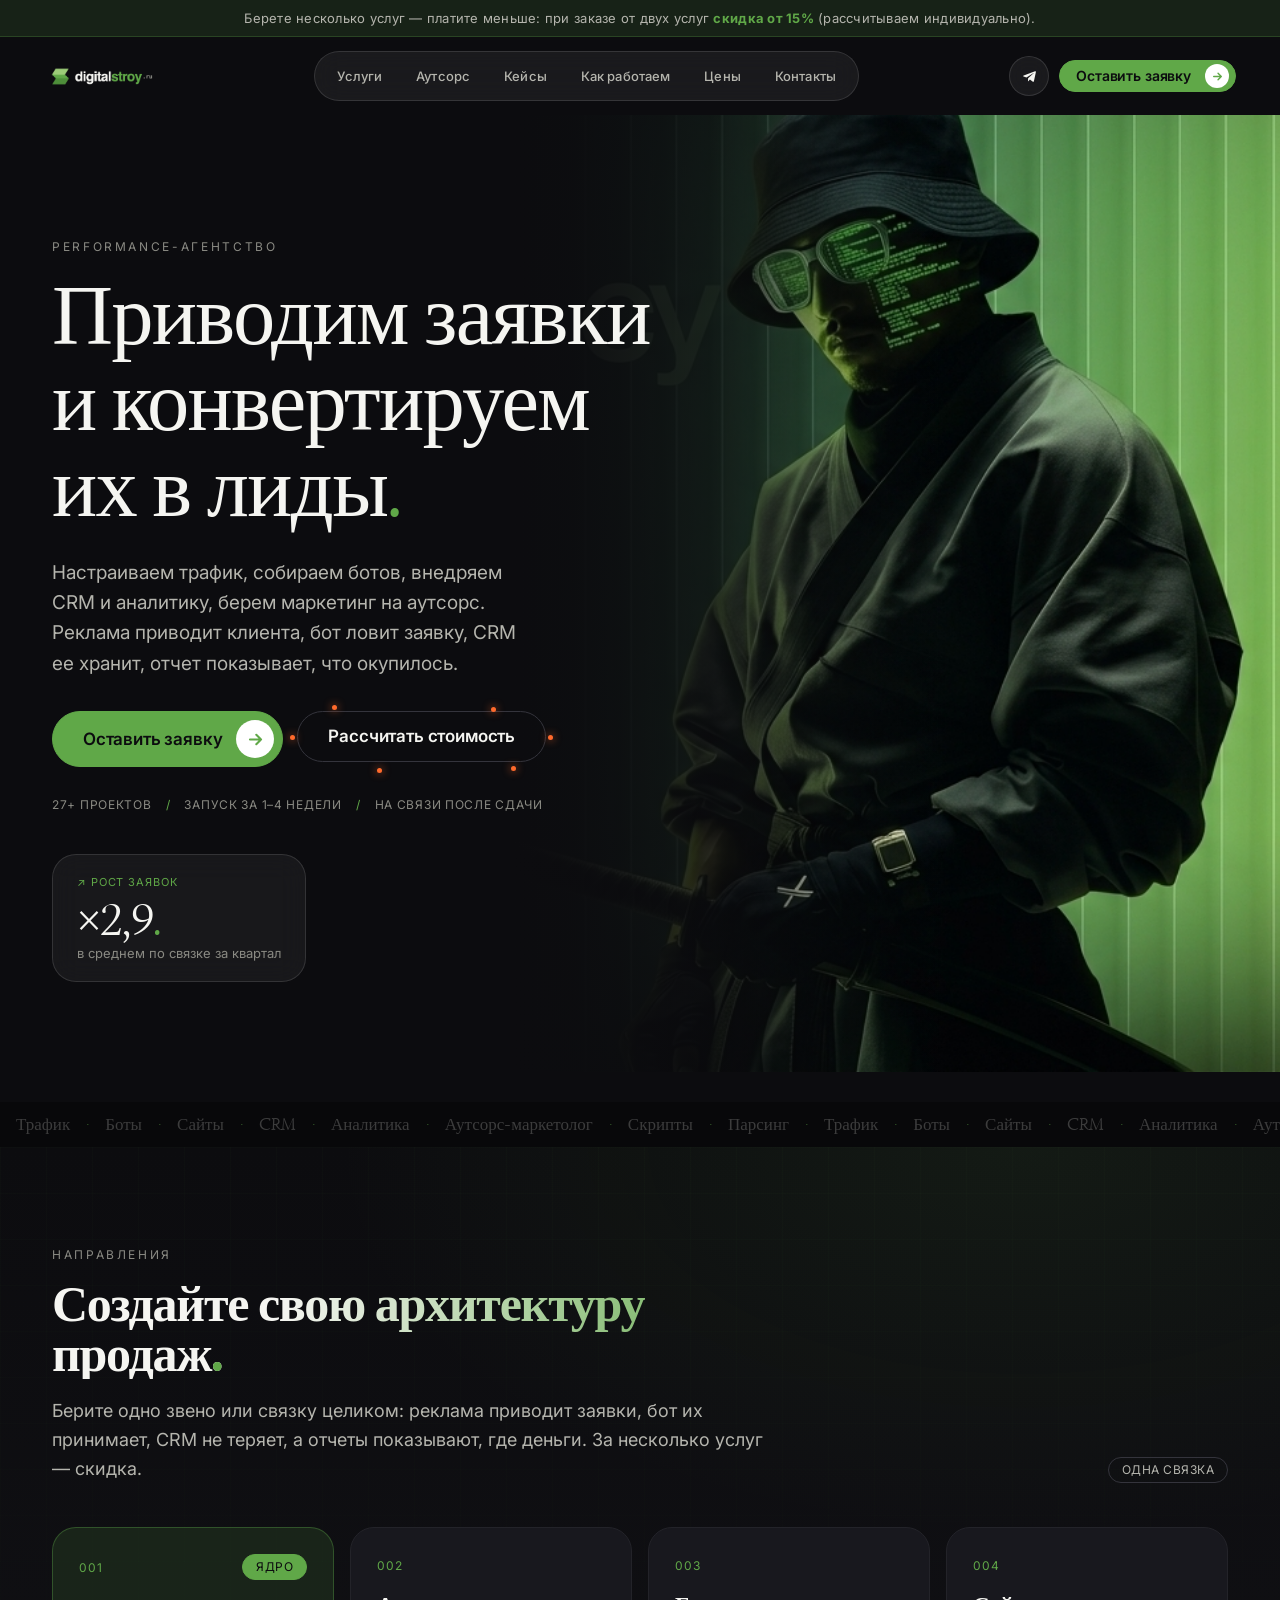
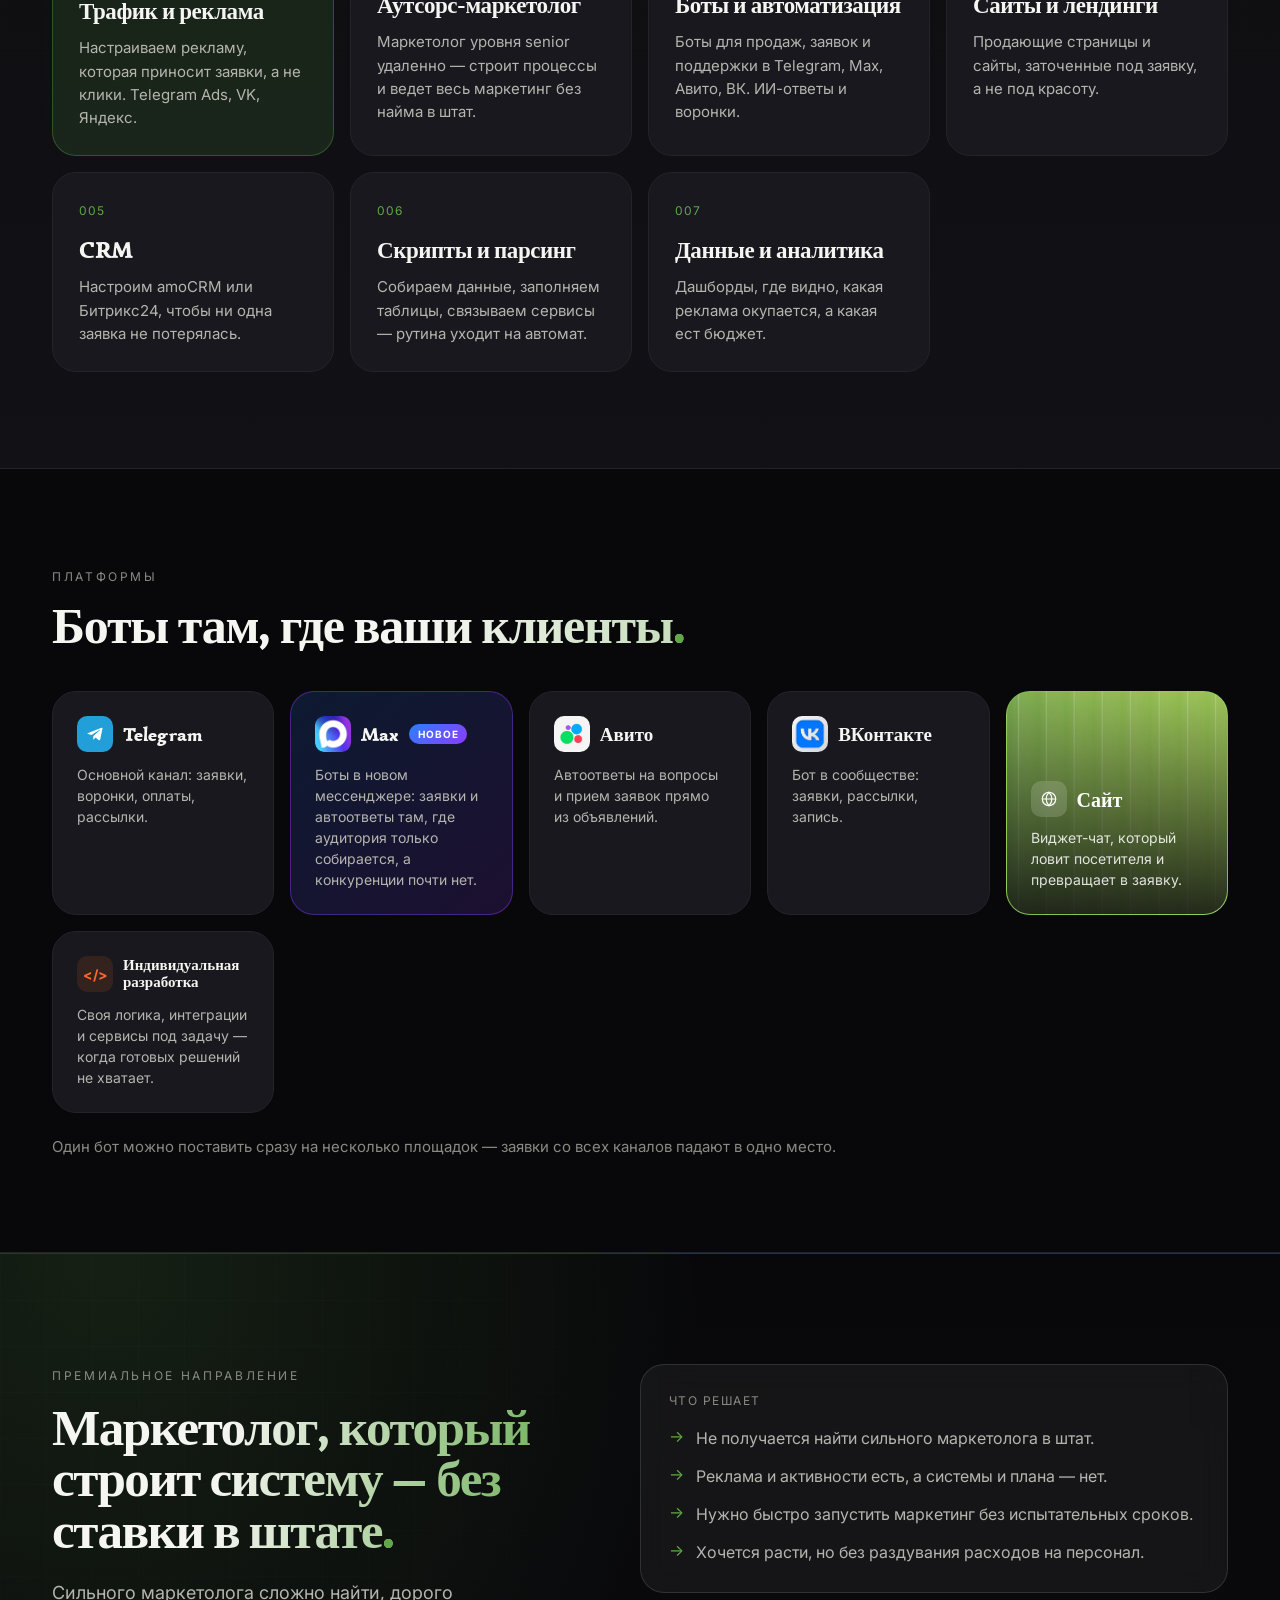
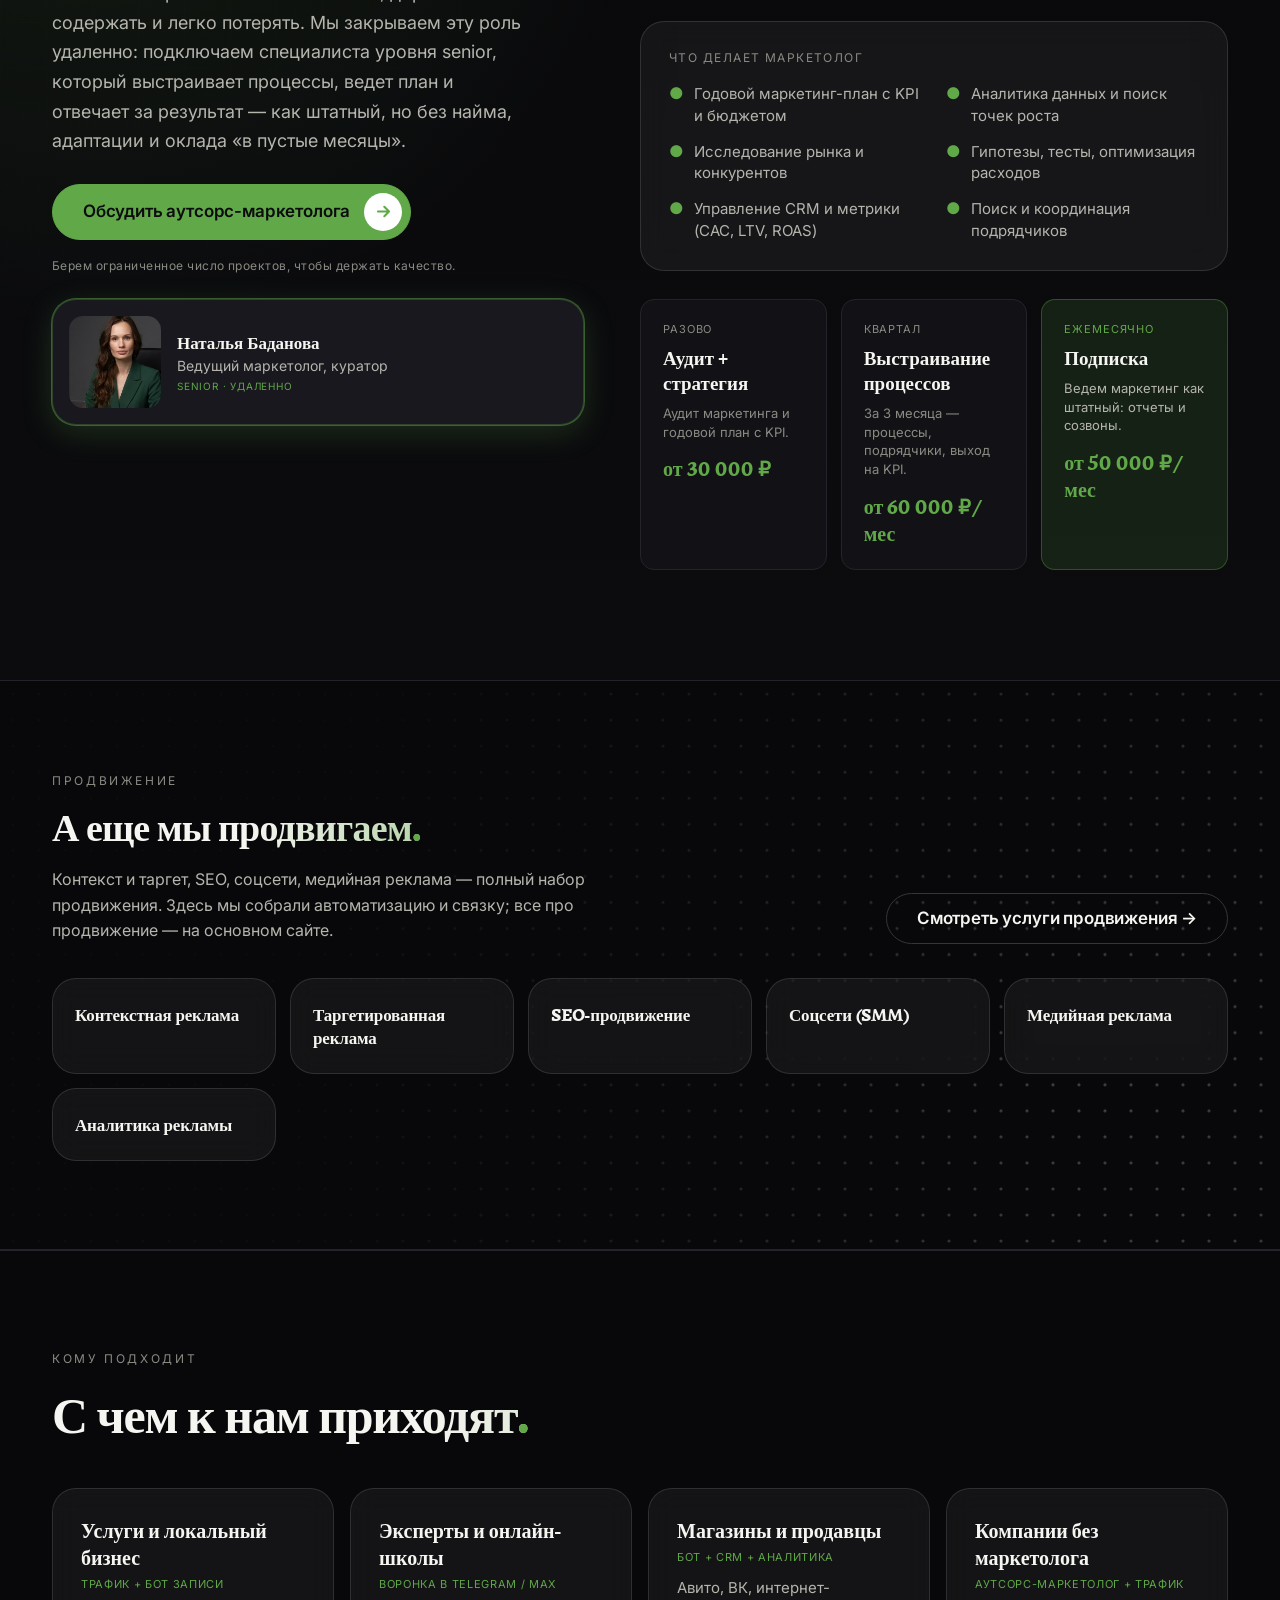
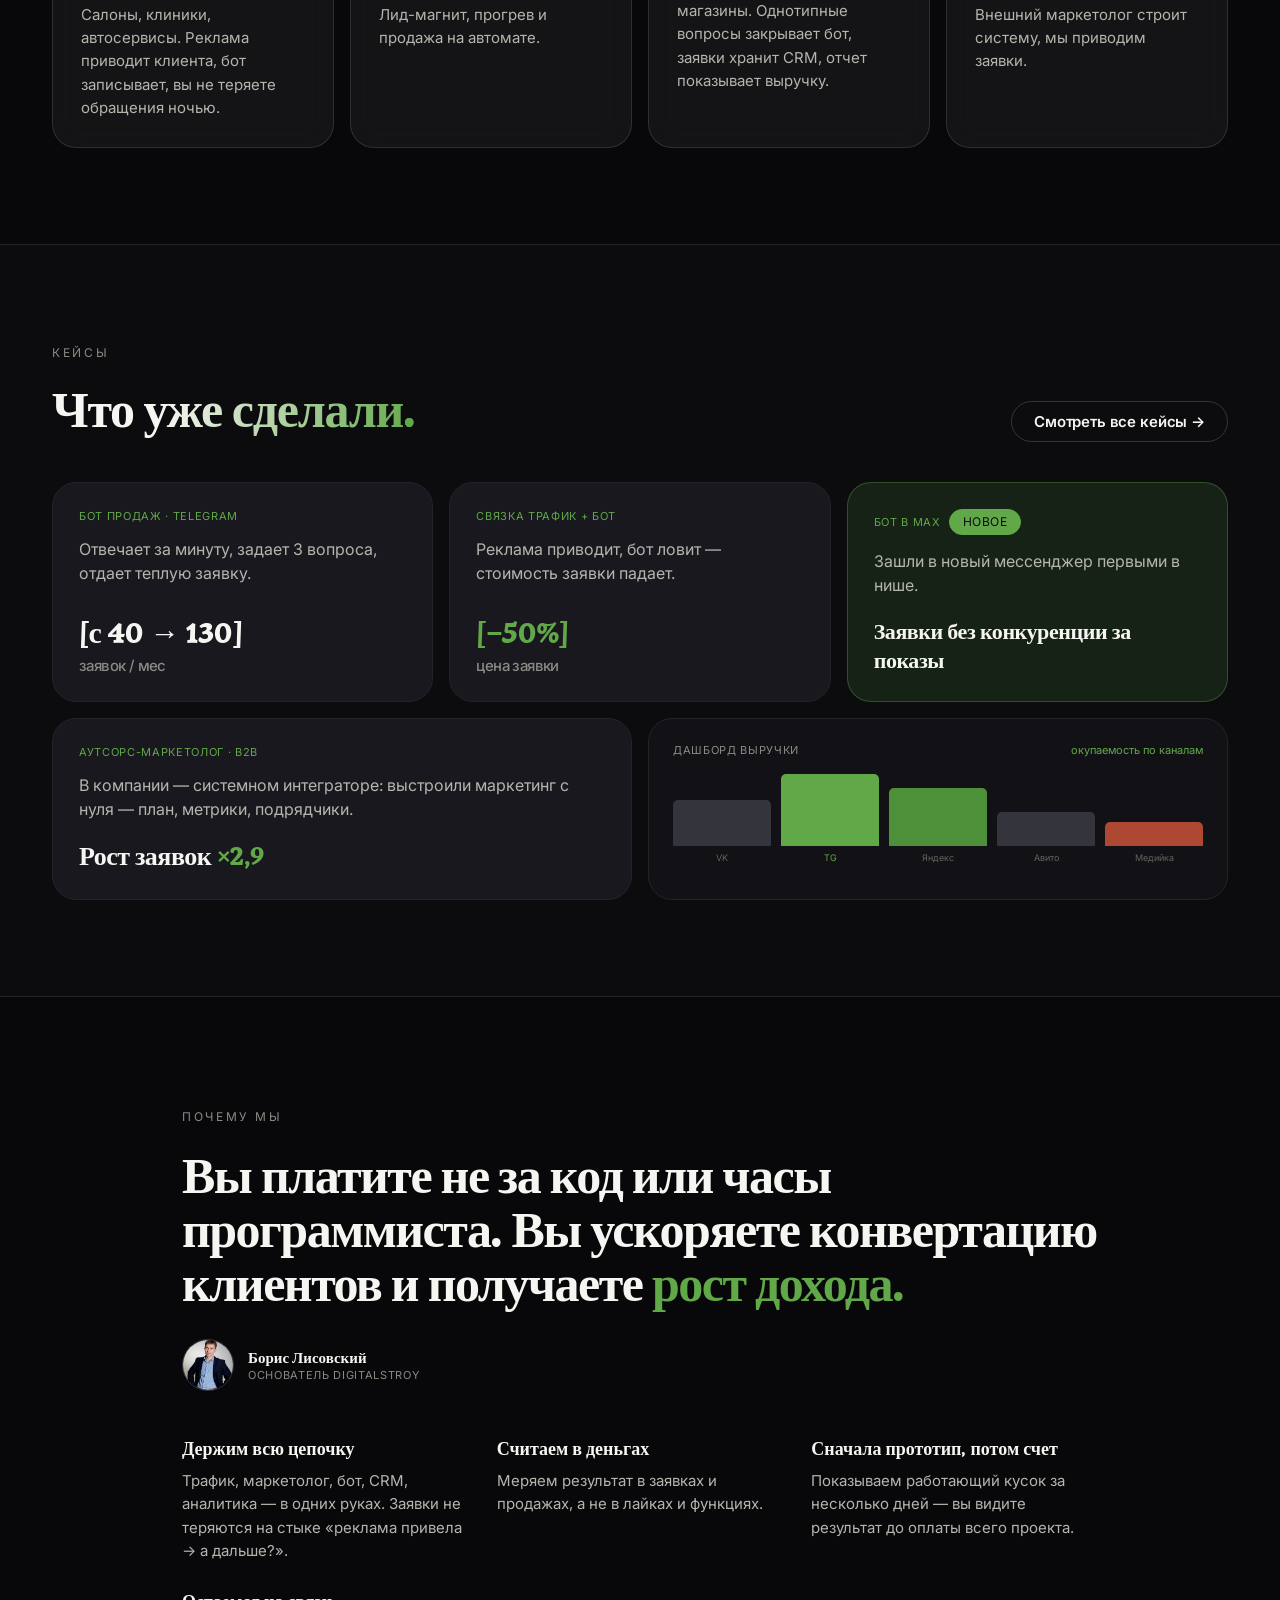
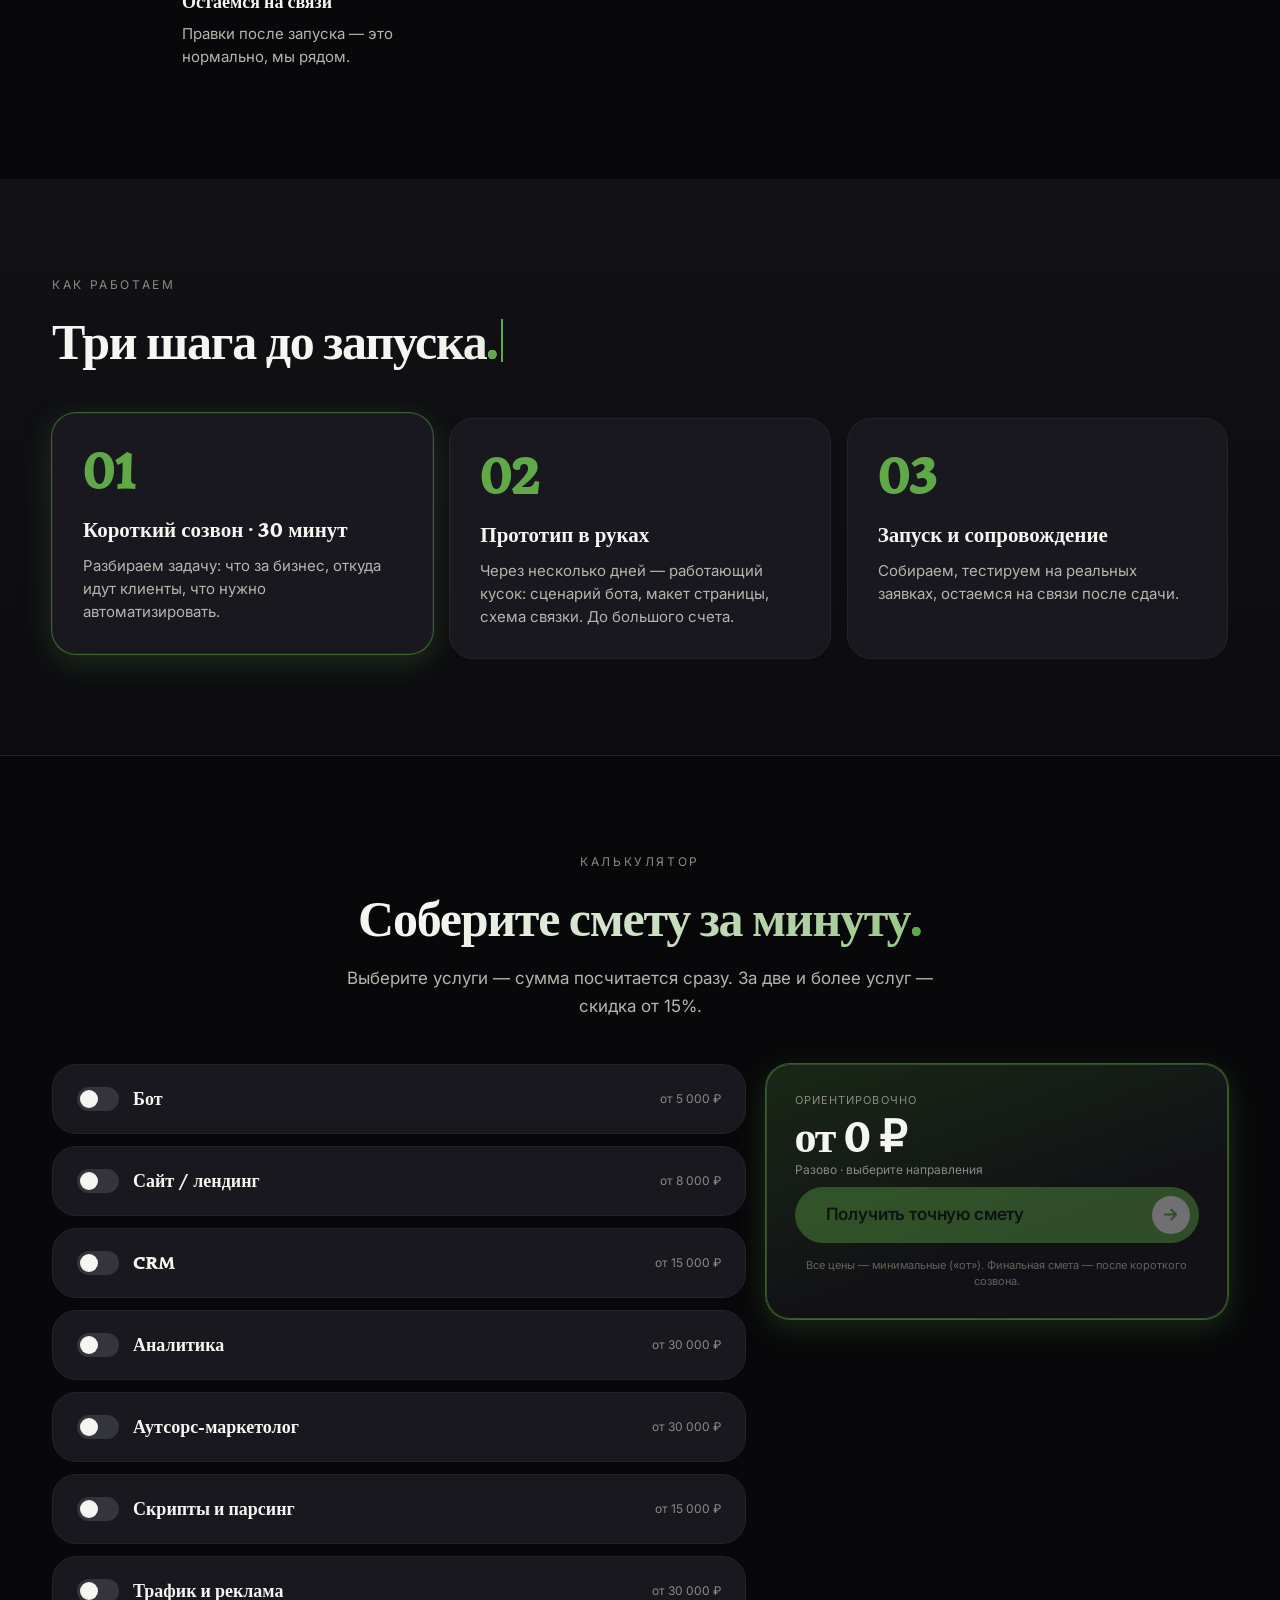
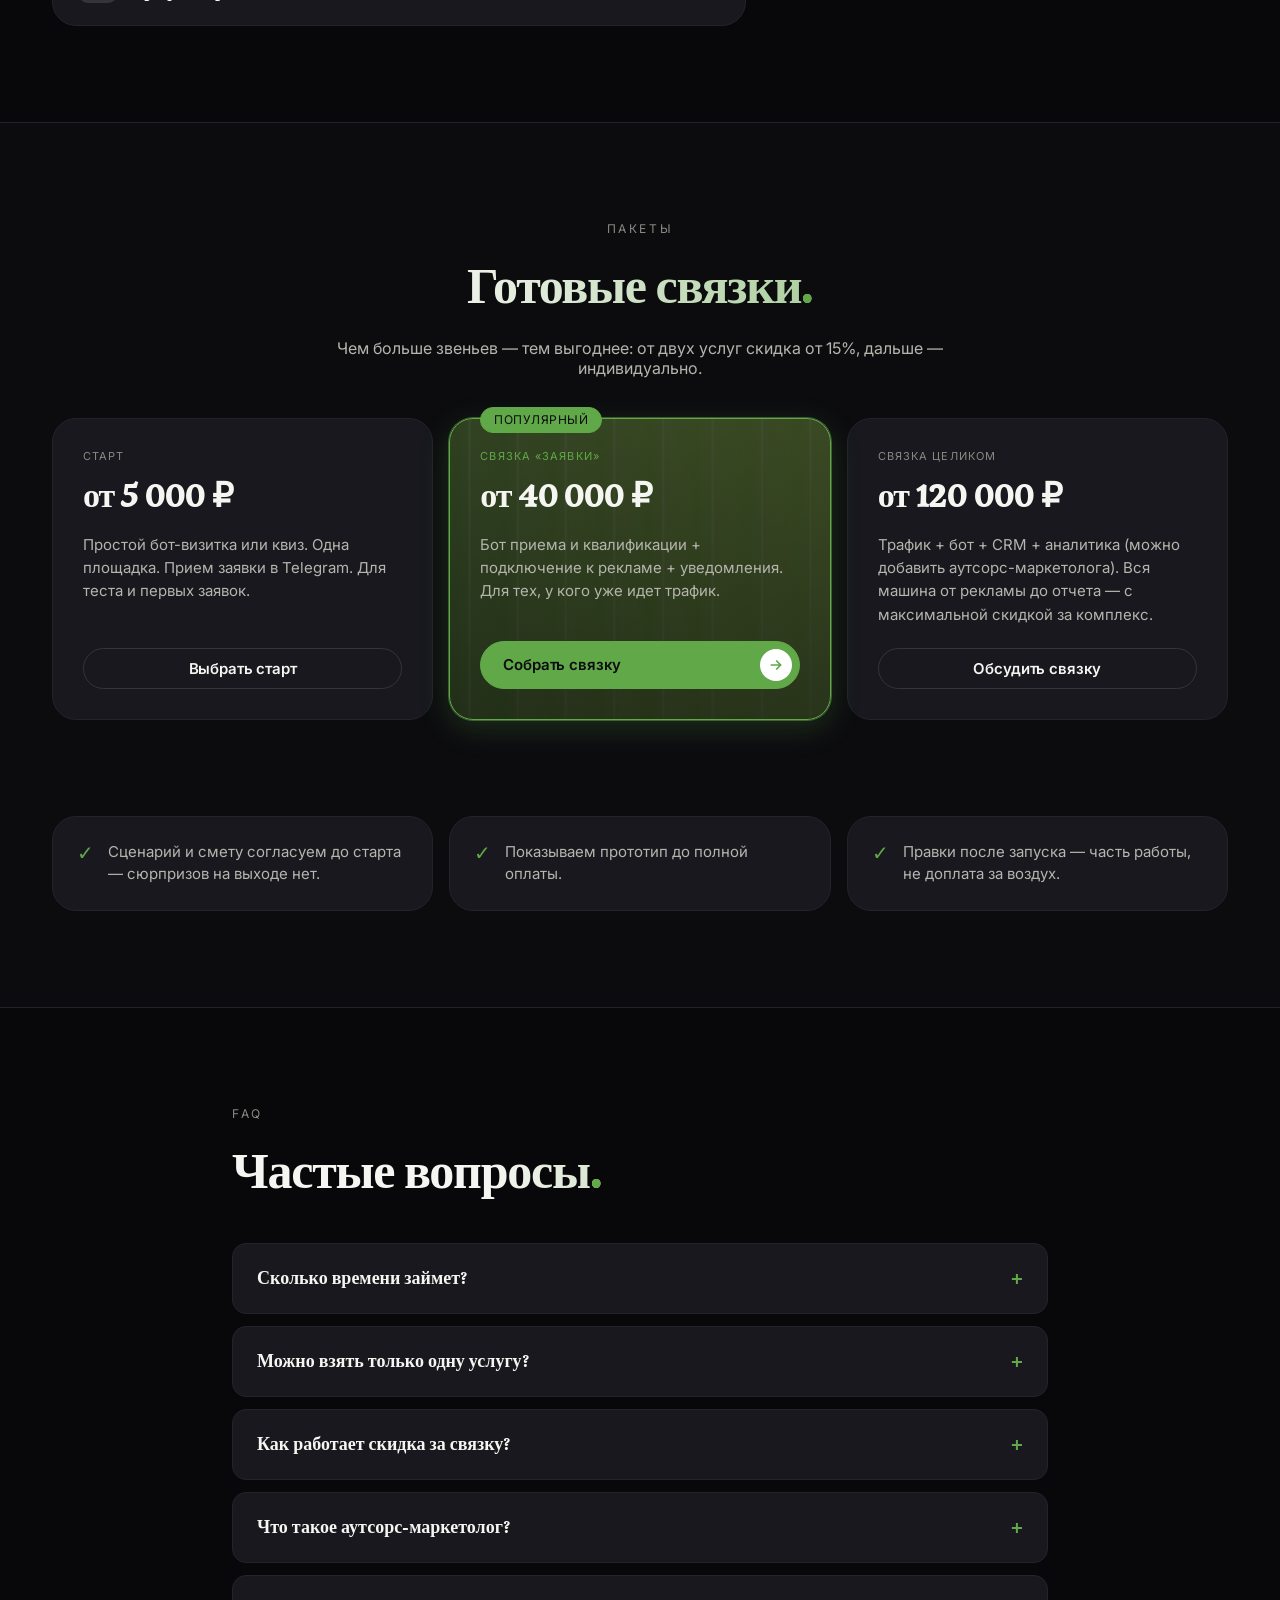
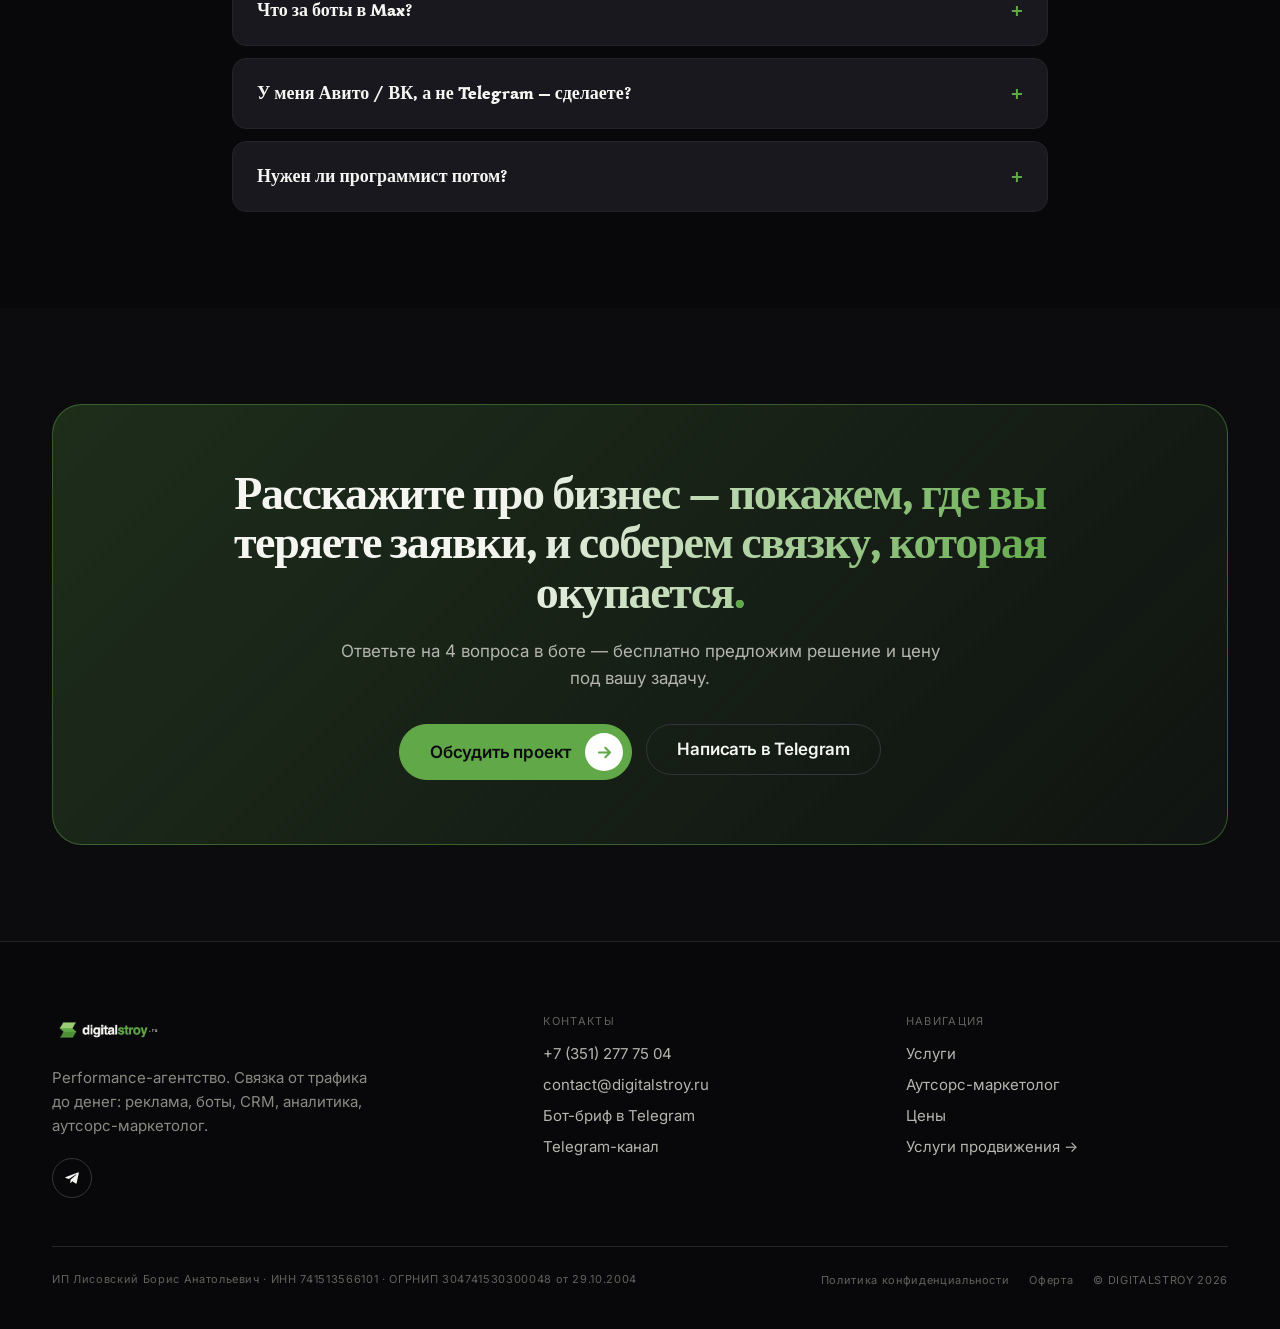
==== commit adda1c7a: "Update landing: favicon, arrow buttons, Bitrix form, anchors, privacy, drop assistant - Add favicon." ====
--- a/digitalstroy-landing/index.html
+++ b/digitalstroy-landing/index.html
@@ -3,6 +3,7 @@
 <head>
 <meta charset="utf-8">
 <meta name="viewport" content="width=device-width, initial-scale=1">
+<link rel="icon" type="image/svg+xml" href="favicon.svg">
 <title>DigitalStroy — performance-агентство: трафик, боты, CRM, аналитика</title>
 <meta name="description" content="Приводим заявки и конвертируем их в лиды. Настраиваем трафик, собираем ботов, внедряем CRM и аналитику, берём маркетинг на аутсорс. За две и более услуг — скидка от 15%.">
 <link rel="preconnect" href="https://fonts.gstatic.com" crossorigin>
@@ -61,7 +62,18 @@
 .btn-md { padding:12px 22px; font-size:15px; gap:8px; }
 .btn-lg { padding:16px 30px; font-size:17px; gap:10px; }
 .btn-full { width:100%; }
-.btn-primary { background:var(--accent); color:var(--accent-on); border-color:var(--accent); }
+.btn-primary { background:var(--accent); color:var(--accent-on); border-color:var(--accent); gap:14px; }
+/* attached button: green pill + white circle with green arrow on the right */
+.btn-primary::after { content:""; flex:none; align-self:center; border-radius:999px;
+  background:#fff no-repeat center; background-image:url("data:image/svg+xml,%3Csvg xmlns='http://www.w3.org/2000/svg' viewBox='0 0 24 24' fill='none' stroke='%2360A848' stroke-width='2.6' stroke-linecap='round' stroke-linejoin='round'%3E%3Cpath d='M5 12h14M13 6l6 6-6 6'/%3E%3C/svg%3E"); }
+.btn-primary.btn-sm::after { width:24px; height:24px; background-size:13px; }
+.btn-primary.btn-md::after { width:32px; height:32px; background-size:16px; }
+.btn-primary.btn-lg::after { width:38px; height:38px; background-size:19px; }
+/* keep overall heights aligned with outline buttons; leave room so text never runs into the circle */
+.btn-primary.btn-sm { padding:3px 6px 3px 16px; }
+.btn-primary.btn-md { padding:7px 7px 7px 22px; }
+.btn-primary.btn-lg { padding:8px 8px 8px 30px; }
+.btn-primary.btn-full { justify-content:space-between; }
 .btn-secondary { background:var(--surface-card); color:var(--text-strong); border-color:var(--border-strong); }
 .btn-outline { background:transparent; color:var(--text-strong); border-color:var(--border-strong); }
 .btn-ghost { background:transparent; color:var(--text-body); border-color:transparent; }
@@ -298,7 +310,6 @@
   /* header actions: keep on one row, allow shrink */
   header [style*="justify-content: space-between"] { gap: 10px !important; }
   /* floating bot button: smaller, no long label crowding the corner */
-  a[aria-label="Написать боту-ассистенту"] { right: 16px !important; bottom: 16px !important; padding: 12px 16px 12px 12px !important; font-size: 14px !important; }
 }
 
 </style>
@@ -337,7 +348,7 @@
 <span id="top"></span>
 
 <!-- ═══ HERO ═══ -->
-<section style="position: relative; overflow: hidden; min-height: 90vh; display: flex; align-items: center; background: radial-gradient(85% 120% at 100% 25%, rgba(96,168,72,0.30), rgba(12,12,15,0) 55%), linear-gradient(120deg, var(--ink-950), var(--ink-900));">
+<section id="hero" style="position: relative; overflow: hidden; min-height: 90vh; display: flex; align-items: center; background: radial-gradient(85% 120% at 100% 25%, rgba(96,168,72,0.30), rgba(12,12,15,0) 55%), linear-gradient(120deg, var(--ink-950), var(--ink-900));">
   <div style="position: absolute; top: 0; right: 0; bottom: 0; width: 62%; background: url('assets/hero-samurai.jpg') 48% center / cover no-repeat; -webkit-mask-image: linear-gradient(90deg, transparent 0%, #000 42%); mask-image: linear-gradient(90deg, transparent 0%, #000 42%); pointer-events: none;"></div>
   <div style="position: absolute; inset: 0; background: linear-gradient(90deg, #0C0C0F 0%, #0C0C0F 40%, rgba(12,12,15,0.7) 56%, rgba(12,12,15,0) 74%); pointer-events: none;"></div>
   <div style="position: relative; max-width: 1240px; margin: 0 auto; padding: 120px 32px 90px; width: 100%;">
@@ -346,7 +357,7 @@
       <h1 style="font-family: var(--font-display); font-size: clamp(46px, 6.6vw, 96px); font-weight: 400; letter-spacing: -0.02em; line-height: 1.02; margin: 18px 0 0; color: var(--text-strong);">Приводим заявки<br>и конвертируем<br>их в лиды<span style="color: var(--accent);">.</span></h1>
       <p style="font-family: var(--font-body); font-size: 19px; line-height: 1.6; color: var(--text-body); max-width: 480px; margin: 26px 0 0;">Настраиваем трафик, собираем ботов, внедряем CRM и аналитику, берем маркетинг на аутсорс. Реклама приводит клиента, бот ловит заявку, CRM ее хранит, отчет показывает, что окупилось.</p>
       <div style="display: flex; gap: 14px; flex-wrap: wrap; margin-top: 32px;">
-        <span data-open-form><button type="button" class="btn btn-primary btn-lg">Оставить заявку →</button></span>
+        <span data-open-form><button type="button" class="btn btn-primary btn-lg">Оставить заявку</button></span>
         <span class="calc-btn">
           <a href="#calc"><button type="button" class="btn btn-outline btn-lg">Рассчитать стоимость</button></a>
           <span class="flick-dot" style="top: -6px; left: 14%; animation-delay: 0s; --fx: -18px; --fy: -26px;"></span>
@@ -450,7 +461,7 @@
 </section>
 
 <!-- ═══ PLATFORMS ═══ -->
-<section style="background: var(--bg-deep); border-top: 1px solid var(--border-subtle); border-bottom: 1px solid var(--border-subtle);">
+<section id="platforms" style="background: var(--bg-deep); border-top: 1px solid var(--border-subtle); border-bottom: 1px solid var(--border-subtle);">
   <div style="max-width: 1240px; margin: 0 auto; padding: 96px 32px;">
     <span class="ds-eyebrow" data-tw>Платформы</span>
     <h2 class="grad-text" style="font-family: var(--font-display); font-size: clamp(30px, 4.4vw, 50px); font-weight: 600; letter-spacing: -0.025em; line-height: 1.0; margin: 16px 0 40px; color: var(--text-strong);">Боты там, где ваши клиенты<span style="color: var(--accent);">.</span></h2>
@@ -521,7 +532,7 @@
       <span class="ds-eyebrow" data-tw>Премиальное направление</span>
       <h2 class="grad-text" style="font-family: var(--font-display); font-size: clamp(32px, 4vw, 54px); font-weight: 600; letter-spacing: -0.03em; line-height: 1.0; margin: 18px 0 22px; color: var(--text-strong);">Маркетолог, который строит систему — без ставки в штате<span style="color: var(--accent);">.</span></h2>
       <p style="font-family: var(--font-body); font-size: 18px; line-height: 1.65; color: var(--text-body); margin: 0 0 28px; max-width: 480px;">Сильного маркетолога сложно найти, дорого содержать и легко потерять. Мы закрываем эту роль удаленно: подключаем специалиста уровня senior, который выстраивает процессы, ведет план и отвечает за результат — как штатный, но без найма, адаптации и оклада «в пустые месяцы».</p>
-      <span data-open-form><button type="button" class="btn btn-primary btn-lg">Обсудить аутсорс-маркетолога →</button></span>
+      <span data-open-form><button type="button" class="btn btn-primary btn-lg">Обсудить аутсорс-маркетолога</button></span>
       <p style="font-family: var(--font-mono); font-size: 12px; letter-spacing: 0.04em; color: var(--text-muted); margin: 18px 0 0;">Берем ограниченное число проектов, чтобы держать качество.</p>
       <div style="margin-top: 26px; display: flex; align-items: center; gap: 16px; background: var(--surface-card); border: 1px solid rgba(96,168,72,0.3); border-radius: var(--r-lg); padding: 16px; box-shadow: var(--glow-accent);">
         <img src="assets/team-marketer.jpg" alt="Наталья Баданова" style="width: 92px; height: 92px; border-radius: var(--r-md); object-fit: cover; object-position: center 20%; flex: none;">
@@ -582,7 +593,7 @@
 </section>
 
 <!-- ═══ PROMOTION BRIDGE ═══ -->
-<section style="position: relative; overflow: hidden; background: var(--bg-deep); border-top: 1px solid var(--border-subtle); border-bottom: 1px solid var(--border-subtle);">
+<section id="promotion" style="position: relative; overflow: hidden; background: var(--bg-deep); border-top: 1px solid var(--border-subtle); border-bottom: 1px solid var(--border-subtle);">
   <canvas class="gradient-dots" data-gradient-dots data-mono style="position: absolute; inset: 0; pointer-events: none; opacity: 0.5;"></canvas>
   <div style="position: relative; max-width: 1240px; margin: 0 auto; padding: 88px 32px;">
     <div style="display: flex; justify-content: space-between; align-items: flex-end; flex-wrap: wrap; gap: 24px; margin-bottom: 34px;">
@@ -605,7 +616,7 @@
 </section>
 
 <!-- ═══ НИШИ · КОМУ ПОДХОДИТ ═══ -->
-<section style="background: var(--bg-deep); border-top: 1px solid var(--border-subtle); border-bottom: 1px solid var(--border-subtle);">
+<section id="niches" style="background: var(--bg-deep); border-top: 1px solid var(--border-subtle); border-bottom: 1px solid var(--border-subtle);">
   <div style="max-width: 1240px; margin: 0 auto; padding: 96px 32px;">
     <span class="ds-eyebrow" data-tw>Кому подходит</span>
     <h2 class="grad-text" style="font-family: var(--font-display); font-size: clamp(30px, 4.4vw, 50px); font-weight: 600; letter-spacing: -0.025em; margin: 16px 0 40px; color: var(--text-strong);">С чем к нам приходят<span style="color: var(--accent);">.</span></h2>
@@ -700,7 +711,7 @@
 </section>
 
 <!-- ═══ PHILOSOPHY ═══ -->
-<section style="border-top: 1px solid var(--border-subtle); background: var(--bg-deep);">
+<section id="philosophy" style="border-top: 1px solid var(--border-subtle); background: var(--bg-deep);">
   <div style="max-width: 980px; margin: 0 auto; padding: 110px 32px;">
     <span class="ds-eyebrow" data-tw>Почему мы</span>
     <blockquote style="font-family: var(--font-display); font-size: clamp(28px, 4.2vw, 50px); font-weight: 600; letter-spacing: -0.03em; line-height: 1.08; color: var(--text-strong); margin: 24px 0 28px;">Вы платите не за код или часы программиста. Вы ускоряете конвертацию клиентов и получаете <span style="color: var(--accent);">рост дохода.</span></blockquote>
@@ -757,7 +768,6 @@
   </div>
 </section>
 
-<!-- ═══ CALCULATOR (static mock) ═══ -->
 <!-- ═══ CALCULATOR (интерактивный) ═══ -->
 <section id="calc" style="background: var(--bg-deep); border-top: 1px solid var(--border-subtle); border-bottom: 1px solid var(--border-subtle);">
   <div style="max-width: 1240px; margin: 0 auto; padding: 96px 32px;">
@@ -790,7 +800,7 @@
       <div style="font-family: var(--font-mono); font-size: 11px; letter-spacing: 0.1em; text-transform: uppercase; color: var(--accent);">Связка «Заявки»</div>
       <div style="font-family: var(--font-display); font-size: 34px; font-weight: 700; letter-spacing: -0.03em; color: var(--text-strong); margin: 10px 0 16px;">от 40 000 ₽</div>
       <p style="font-family: var(--font-body); font-size: 15px; line-height: 1.55; color: var(--text-body); margin: 0 0 22px; flex: 1;">Бот приема и квалификации + подключение к рекламе + уведомления. Для тех, у кого уже идет трафик.</p>
-      <span data-open-form><button type="button" class="btn btn-primary btn-md btn-full">Собрать связку →</button></span>
+      <span data-open-form><button type="button" class="btn btn-primary btn-md btn-full">Собрать связку</button></span>
     </div>
 
     <div style="background: var(--surface-card); border: 1px solid var(--border-subtle); border-radius: var(--r-lg); padding: 30px; display: flex; flex-direction: column;">
@@ -803,7 +813,7 @@
 </section>
 
 <!-- ═══ GUARANTEE ═══ -->
-<section style="max-width: 1240px; margin: 0 auto; padding: 0 32px 96px;">
+<section id="guarantee" style="max-width: 1240px; margin: 0 auto; padding: 0 32px 96px;">
   <div style="display: grid; grid-template-columns: repeat(auto-fit, minmax(260px, 1fr)); gap: 16px;">
     <div style="display: flex; gap: 14px; align-items: flex-start; padding: 24px; border: 1px solid var(--border-subtle); border-radius: var(--r-lg); background: var(--surface-card);"><span style="color: var(--accent); font-size: 20px; flex: none; line-height: 1.2;">✓</span><p style="font-family: var(--font-body); font-size: 15px; line-height: 1.5; color: var(--text-body); margin: 0;">Сценарий и смету согласуем до старта — сюрпризов на выходе нет.</p></div>
     <div style="display: flex; gap: 14px; align-items: flex-start; padding: 24px; border: 1px solid var(--border-subtle); border-radius: var(--r-lg); background: var(--surface-card);"><span style="color: var(--accent); font-size: 20px; flex: none; line-height: 1.2;">✓</span><p style="font-family: var(--font-body); font-size: 15px; line-height: 1.5; color: var(--text-body); margin: 0;">Показываем прототип до полной оплаты.</p></div>
@@ -812,7 +822,7 @@
 </section>
 
 <!-- ═══ FAQ ═══ -->
-<section style="background: var(--bg-deep); border-top: 1px solid var(--border-subtle);">
+<section id="faq" style="background: var(--bg-deep); border-top: 1px solid var(--border-subtle);">
   <div style="max-width: 880px; margin: 0 auto; padding: 96px 32px;">
     <span class="ds-eyebrow" data-tw>FAQ</span>
     <h2 class="grad-text" style="font-family: var(--font-display); font-size: clamp(30px, 4.4vw, 50px); font-weight: 600; letter-spacing: -0.025em; margin: 16px 0 40px; color: var(--text-strong);">Частые вопросы<span style="color: var(--accent);">.</span></h2>
@@ -857,12 +867,12 @@
 </section>
 
 <!-- ═══ FINAL CTA ═══ -->
-<section style="max-width: 1240px; margin: 0 auto; padding: 96px 32px;">
+<section id="cta" style="max-width: 1240px; margin: 0 auto; padding: 96px 32px;">
   <div style="position: relative; overflow: hidden; background: linear-gradient(135deg, rgba(96,168,72,0.22), rgba(96,168,72,0.05)); border: 1px solid rgba(96,168,72,0.45); border-radius: var(--r-xl); padding: 64px 48px; text-align: center; animation: cta-glow 4.5s ease-in-out infinite;">
     <h2 class="grad-text" style="font-family: var(--font-display); font-size: clamp(28px, 3.6vw, 46px); font-weight: 700; letter-spacing: -0.03em; line-height: 1.08; color: var(--text-strong); margin: 0 auto; max-width: 820px;">Расскажите про бизнес — покажем, где вы теряете заявки, и соберем связку, которая окупается<span style="color: var(--accent);">.</span></h2>
     <p style="font-family: var(--font-body); font-size: 17px; line-height: 1.6; color: var(--text-body); margin: 20px auto 32px; max-width: 620px;">Ответьте на 4 вопроса в боте — бесплатно предложим решение и цену под вашу задачу.</p>
     <div style="display: flex; gap: 14px; justify-content: center; flex-wrap: wrap;">
-      <a href="https://t.me/DigitalStroy_it_bot" target="_blank" rel="noopener"><button type="button" class="btn btn-primary btn-lg">Обсудить проект →</button></a>
+      <a href="https://t.me/DigitalStroy_it_bot" target="_blank" rel="noopener"><button type="button" class="btn btn-primary btn-lg">Обсудить проект</button></a>
       <a href="https://t.me/digitalstroyru" target="_blank" rel="noopener"><button type="button" class="btn btn-outline btn-lg">Написать в Telegram</button></a>
     </div>
   </div>
@@ -904,7 +914,7 @@
     <div style="display: flex; justify-content: space-between; flex-wrap: wrap; gap: 16px; align-items: center; margin-top: 48px; padding-top: 24px; border-top: 1px solid var(--border-subtle);">
       <span style="font-family: var(--font-mono); font-size: 11px; letter-spacing: 0.06em; color: var(--text-faint); line-height: 1.6;">ИП Лисовский Борис Анатольевич · ИНН 741513566101 · ОГРНИП 304741530300048 от 29.10.2004</span>
       <div style="display: flex; gap: 20px; font-family: var(--font-mono); font-size: 11px; letter-spacing: 0.06em;">
-        <a href="#" style="color: var(--text-faint);" class="hv-5">Политика конфиденциальности</a>
+        <a href="privacy-policy.html" style="color: var(--text-faint);" class="hv-5">Политика конфиденциальности</a>
         <a href="#" style="color: var(--text-faint);" class="hv-5">Оферта</a>
         <span style="color: var(--text-faint);">© DIGITALSTROY 2026</span>
       </div>
@@ -922,12 +932,6 @@
     <div data-form-mount style="min-height: 200px;"></div>
   </div>
 </div>
-
-<!-- ═══ FLOATING BOT BUTTON ═══ -->
-<a href="https://t.me/DigitalStroy_it_bot" target="_blank" rel="noopener" aria-label="Написать боту-ассистенту" style="position: fixed; right: 26px; bottom: 26px; z-index: 60; display: inline-flex; align-items: center; gap: 10px; padding: 14px 20px 14px 16px; border-radius: 999px; background: var(--accent); color: var(--accent-on); font-family: var(--font-body); font-weight: 700; font-size: 15px; box-shadow: var(--glow-accent);" class="hv-6">
-  <span style="width: 30px; height: 30px; border-radius: 999px; background: rgba(12,12,15,0.18); display: inline-flex; align-items: center; justify-content: center;"><img src="assets/logo-mark.png" height="16" alt="" style="display: block; filter: brightness(0);"></span>
-  Ассистент DigitalStroy
-</a>
 
 </div>
 
@@ -1213,7 +1217,7 @@
 
     // CTA
     const disabled = r.count === 0 ? " disabled" : "";
-    html += '<button type="button" class="btn btn-primary btn-lg btn-full cc-cta"' + disabled + ">Получить точную смету →</button>";
+    html += '<button type="button" class="btn btn-primary btn-lg btn-full cc-cta"' + disabled + ">Получить точную смету</button>";
 
     // общая подпись
     html += '<p class="cc-foot">Все цены — минимальные («от»). Финальная смета — после короткого созвона.</p>';
@@ -1451,9 +1455,9 @@
           loaded = true;
           var s = document.createElement("script");
           s.async = true;
-          s.setAttribute("data-b24-form", "inline/218/v3af2m");
+          s.setAttribute("data-b24-form", "inline/224/1e40og");
           s.setAttribute("data-skip-moving", "true");
-          s.src = "https://cdn-ru.bitrix24.ru/b253159/crm/form/loader_218.js?" + ((Date.now() / 180000) | 0);
+          s.src = "https://cdn-ru.bitrix24.ru/b253159/crm/form/loader_224.js?" + ((Date.now() / 180000) | 0);
           mount.appendChild(s);
         }
       };
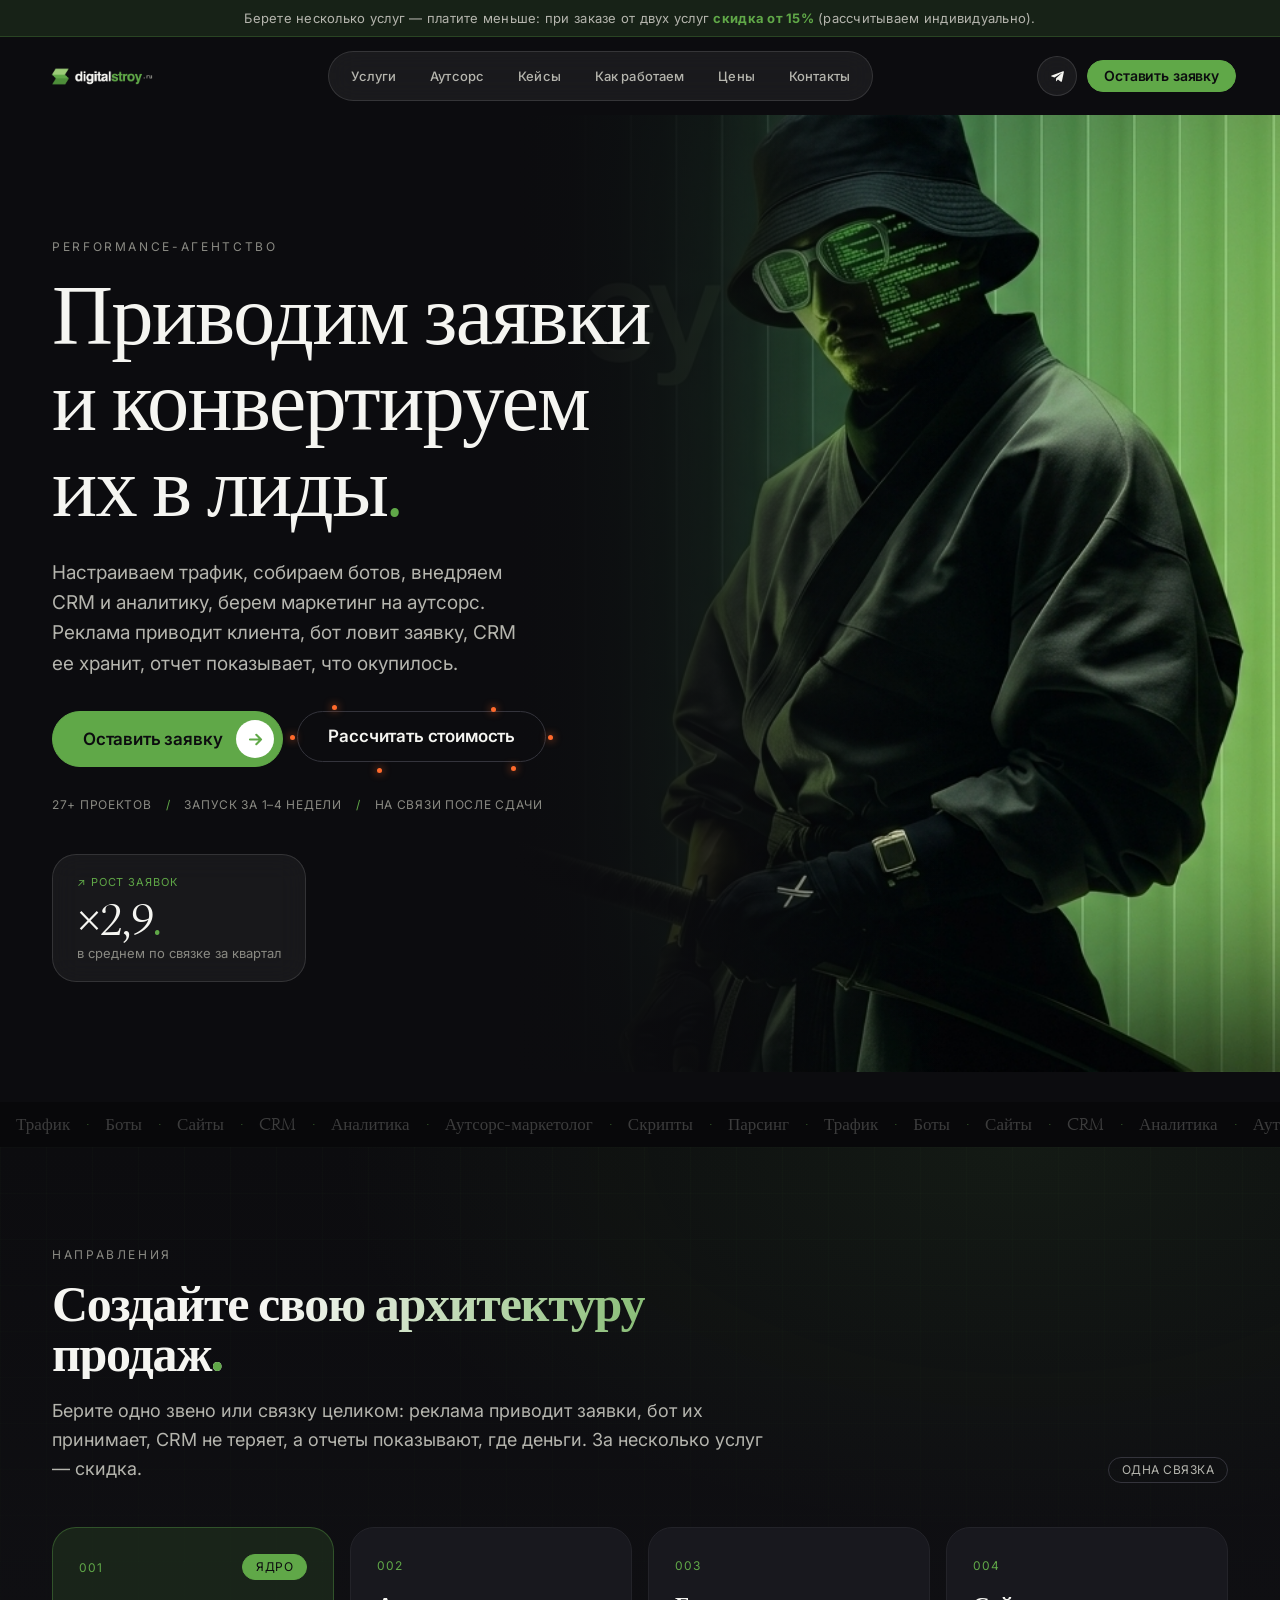
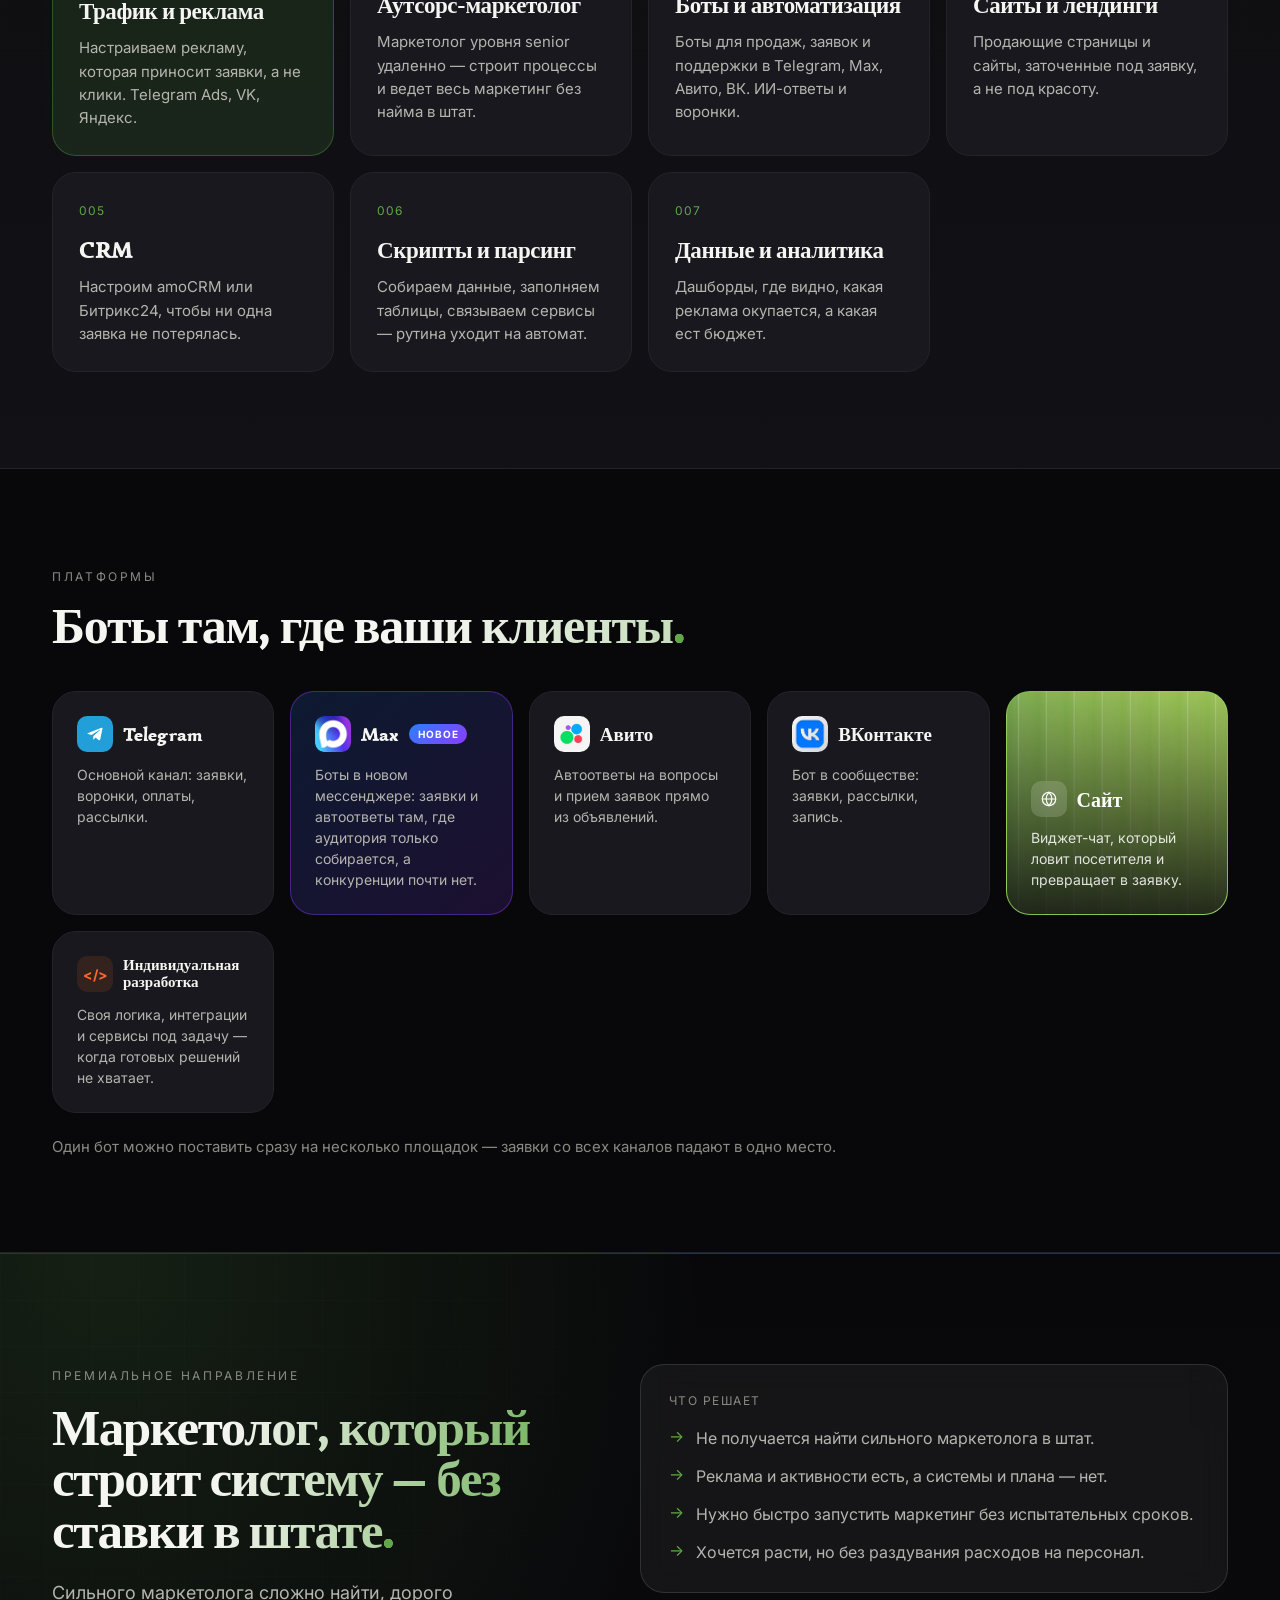
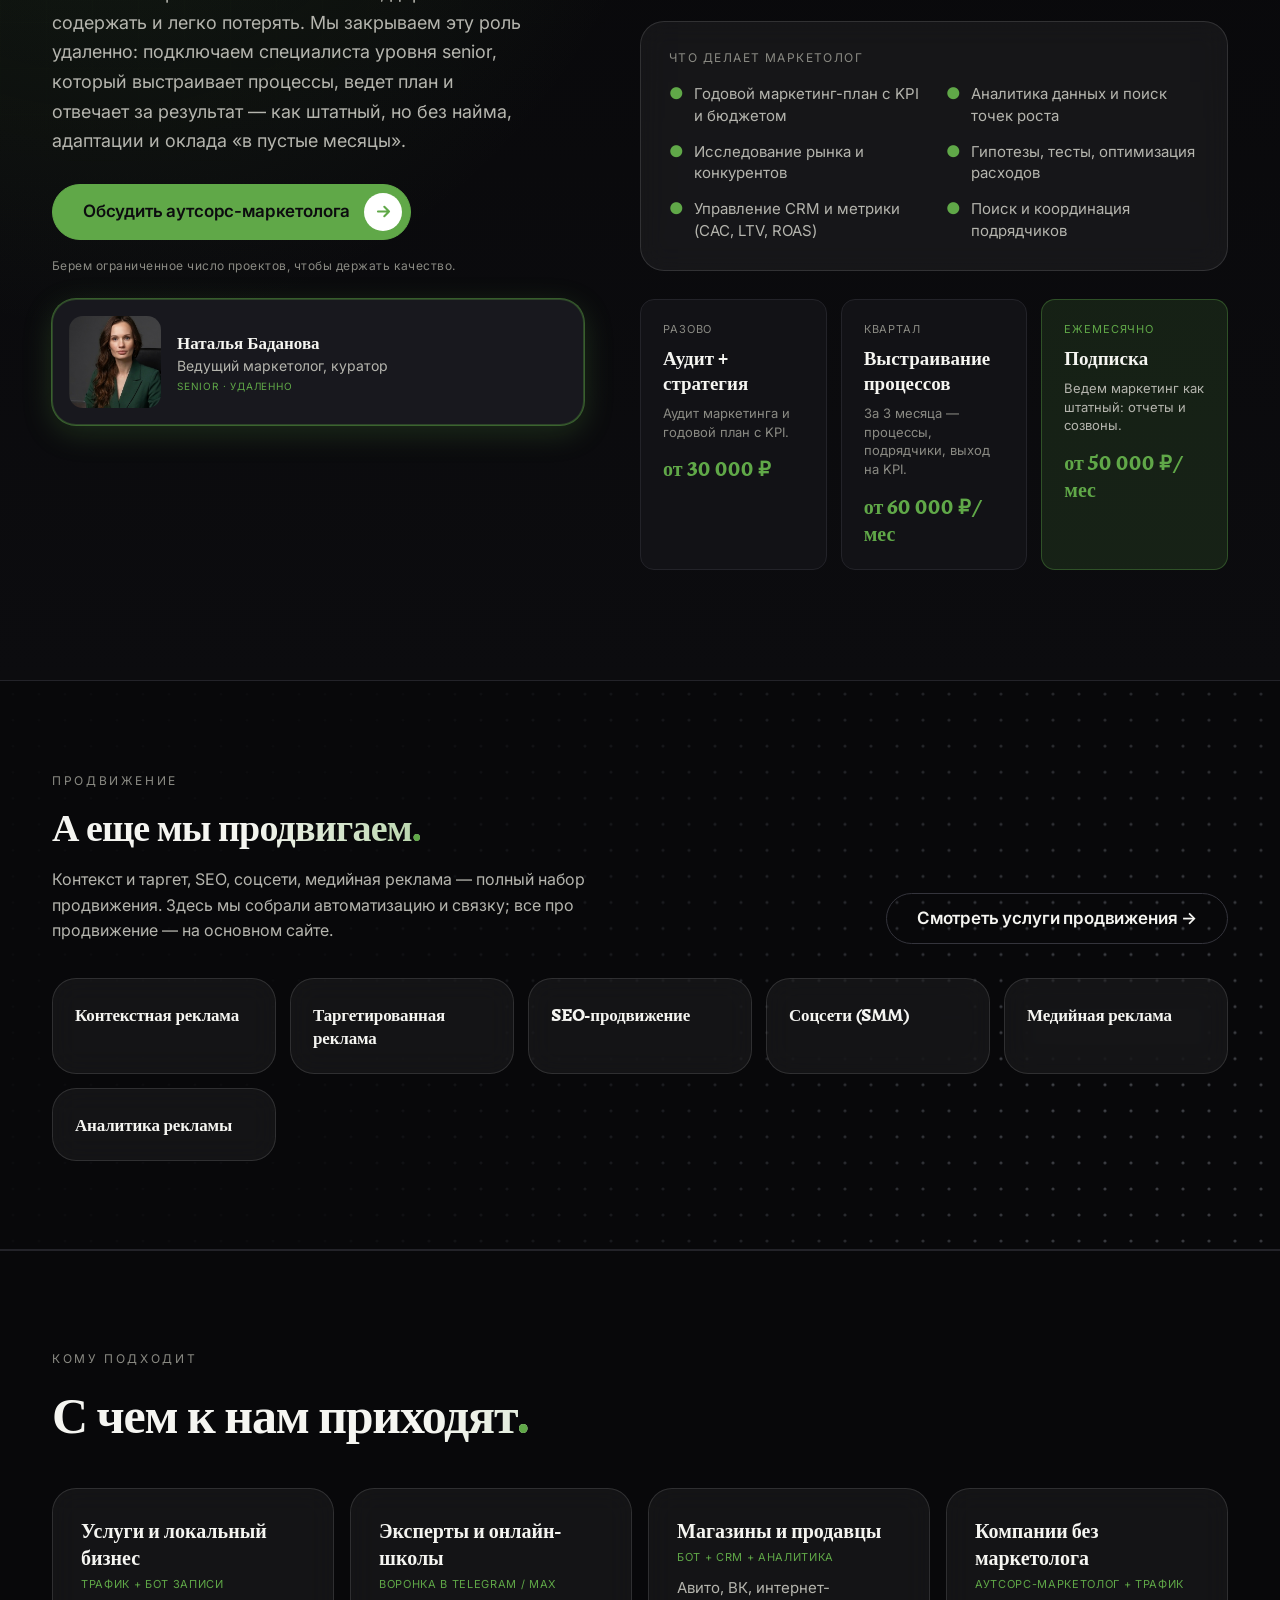
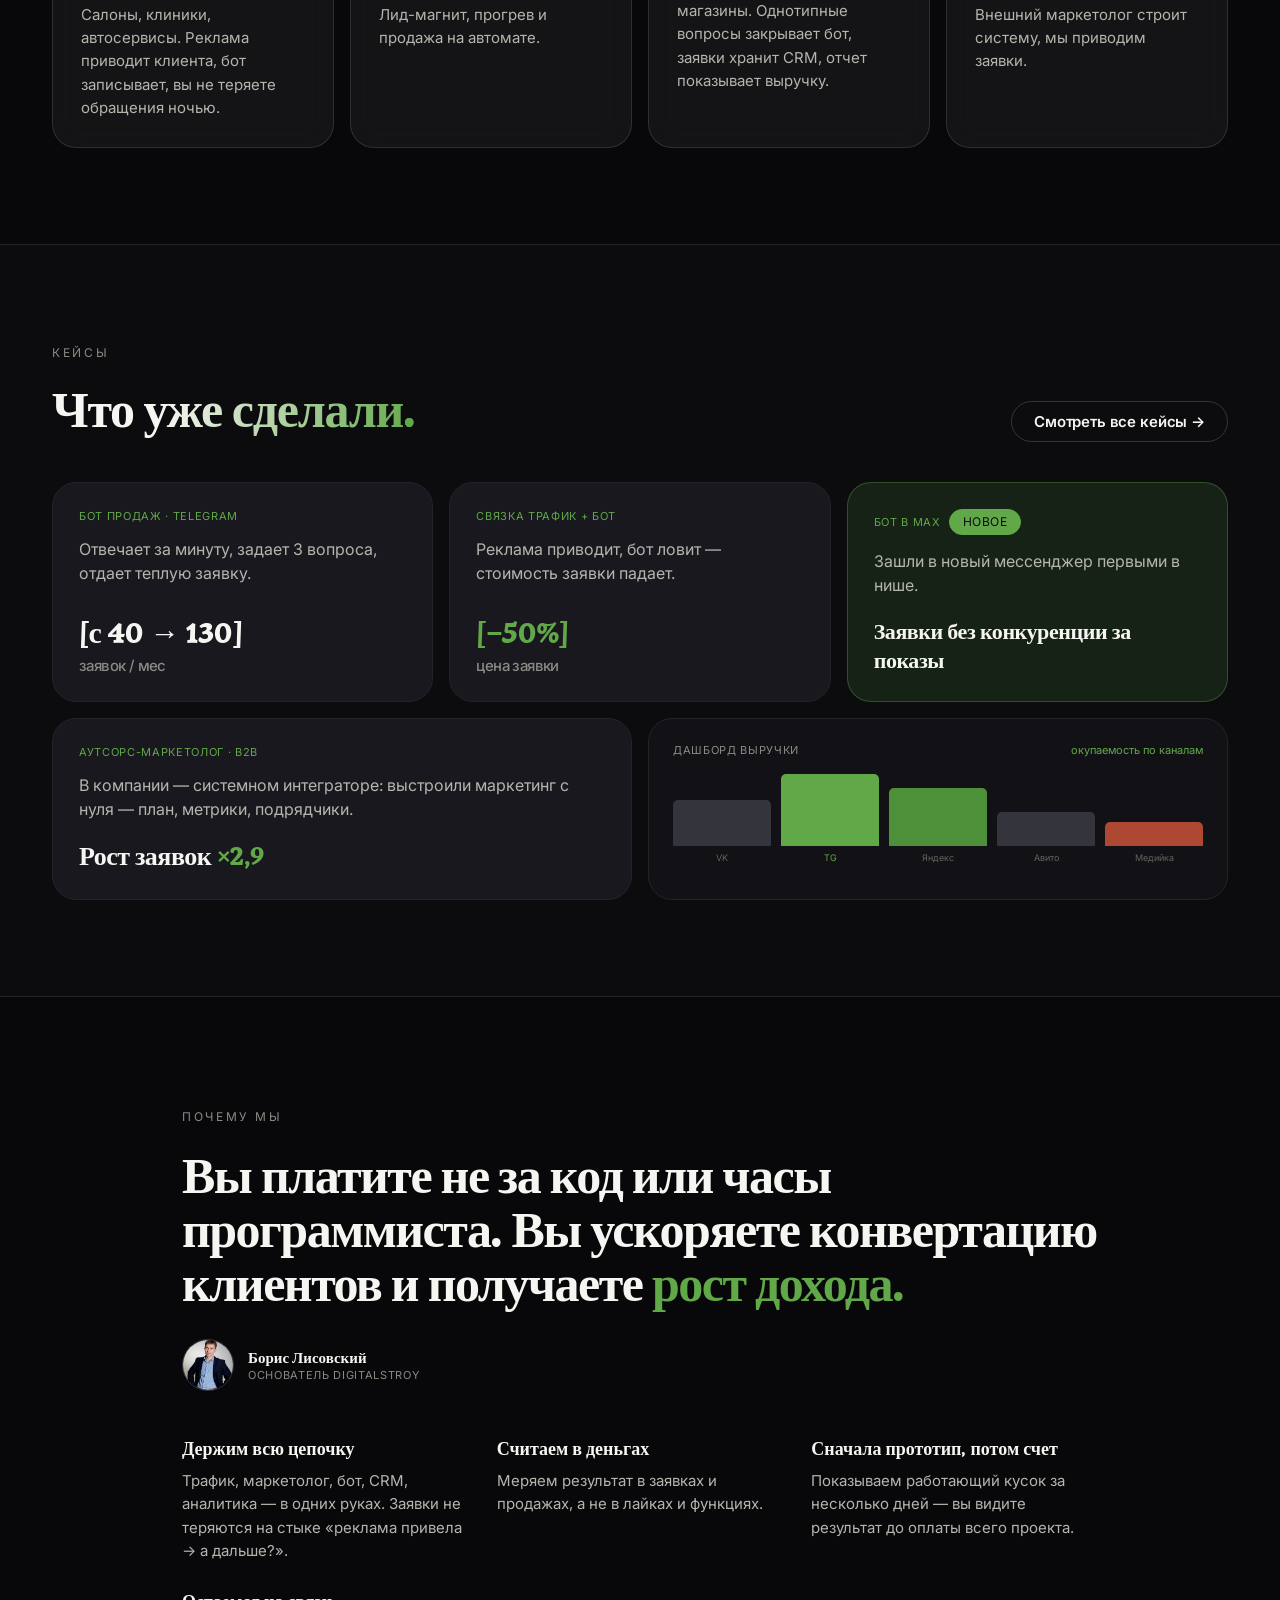
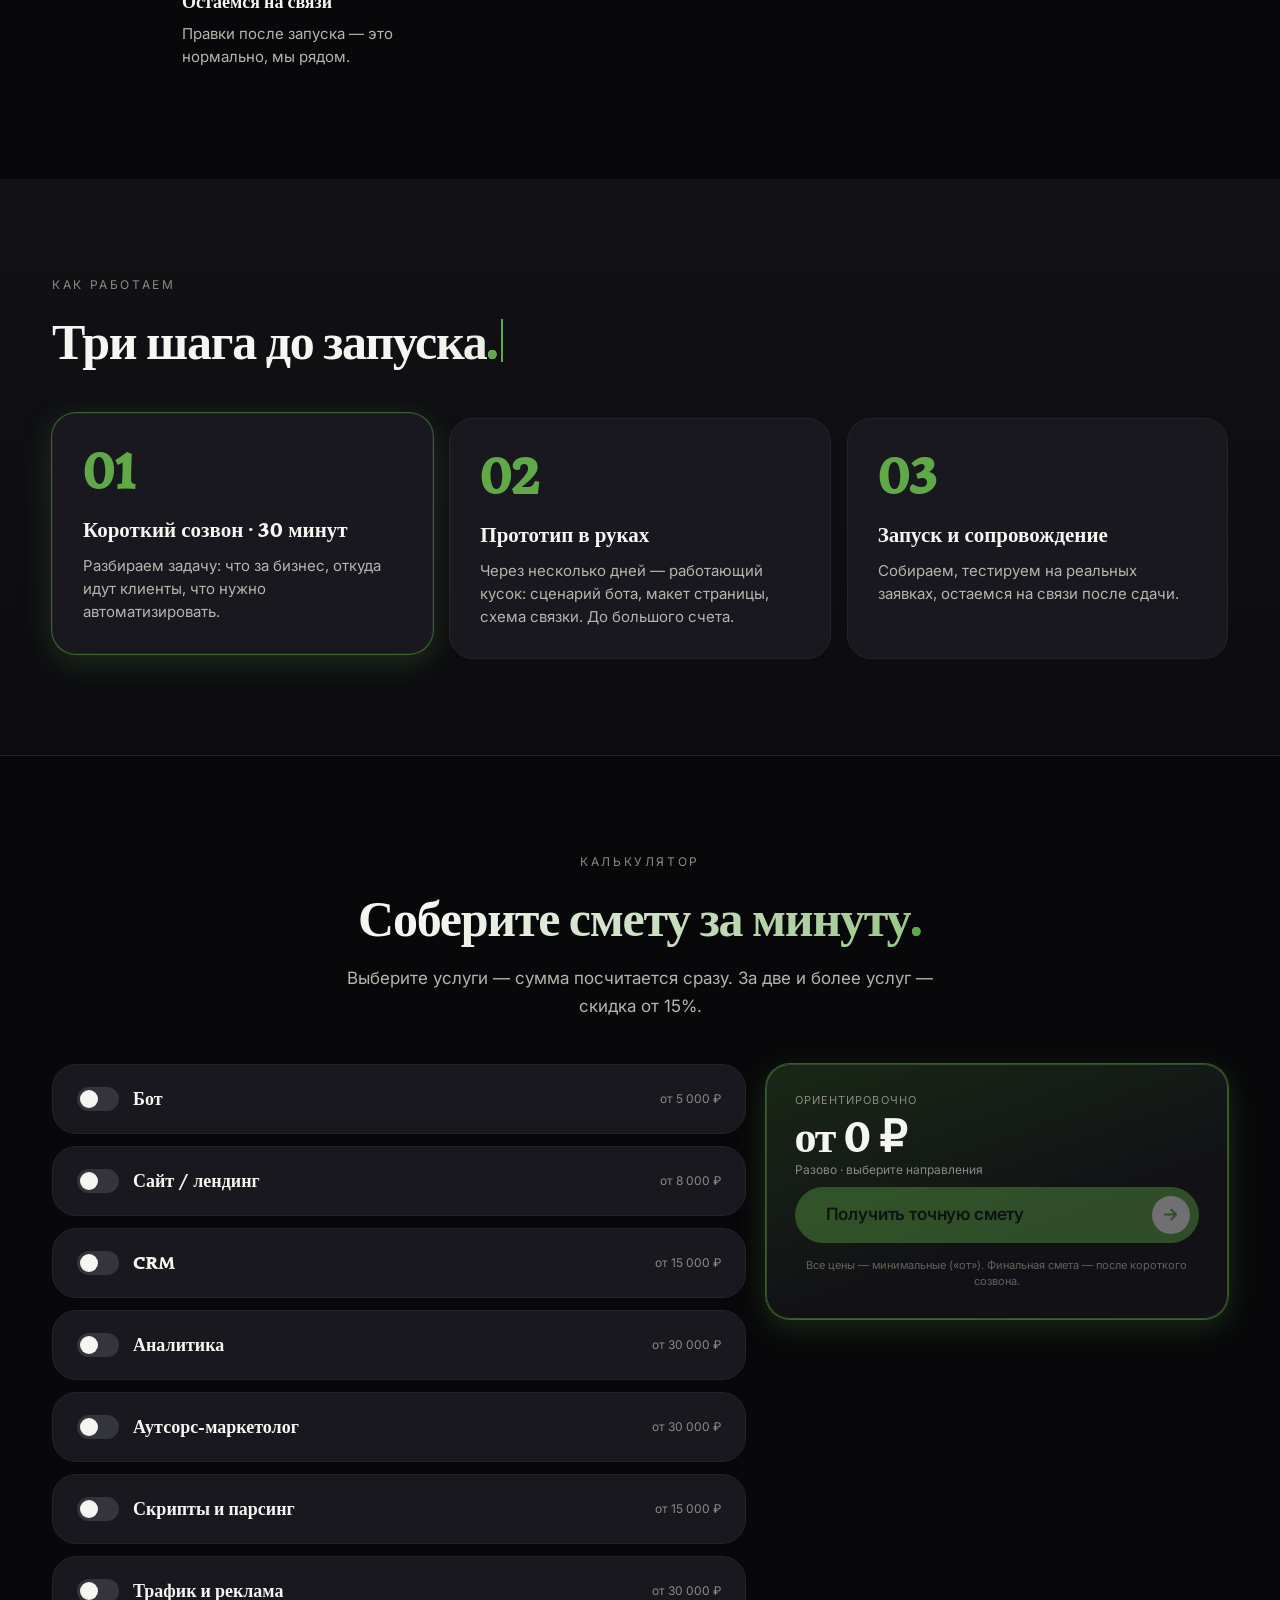
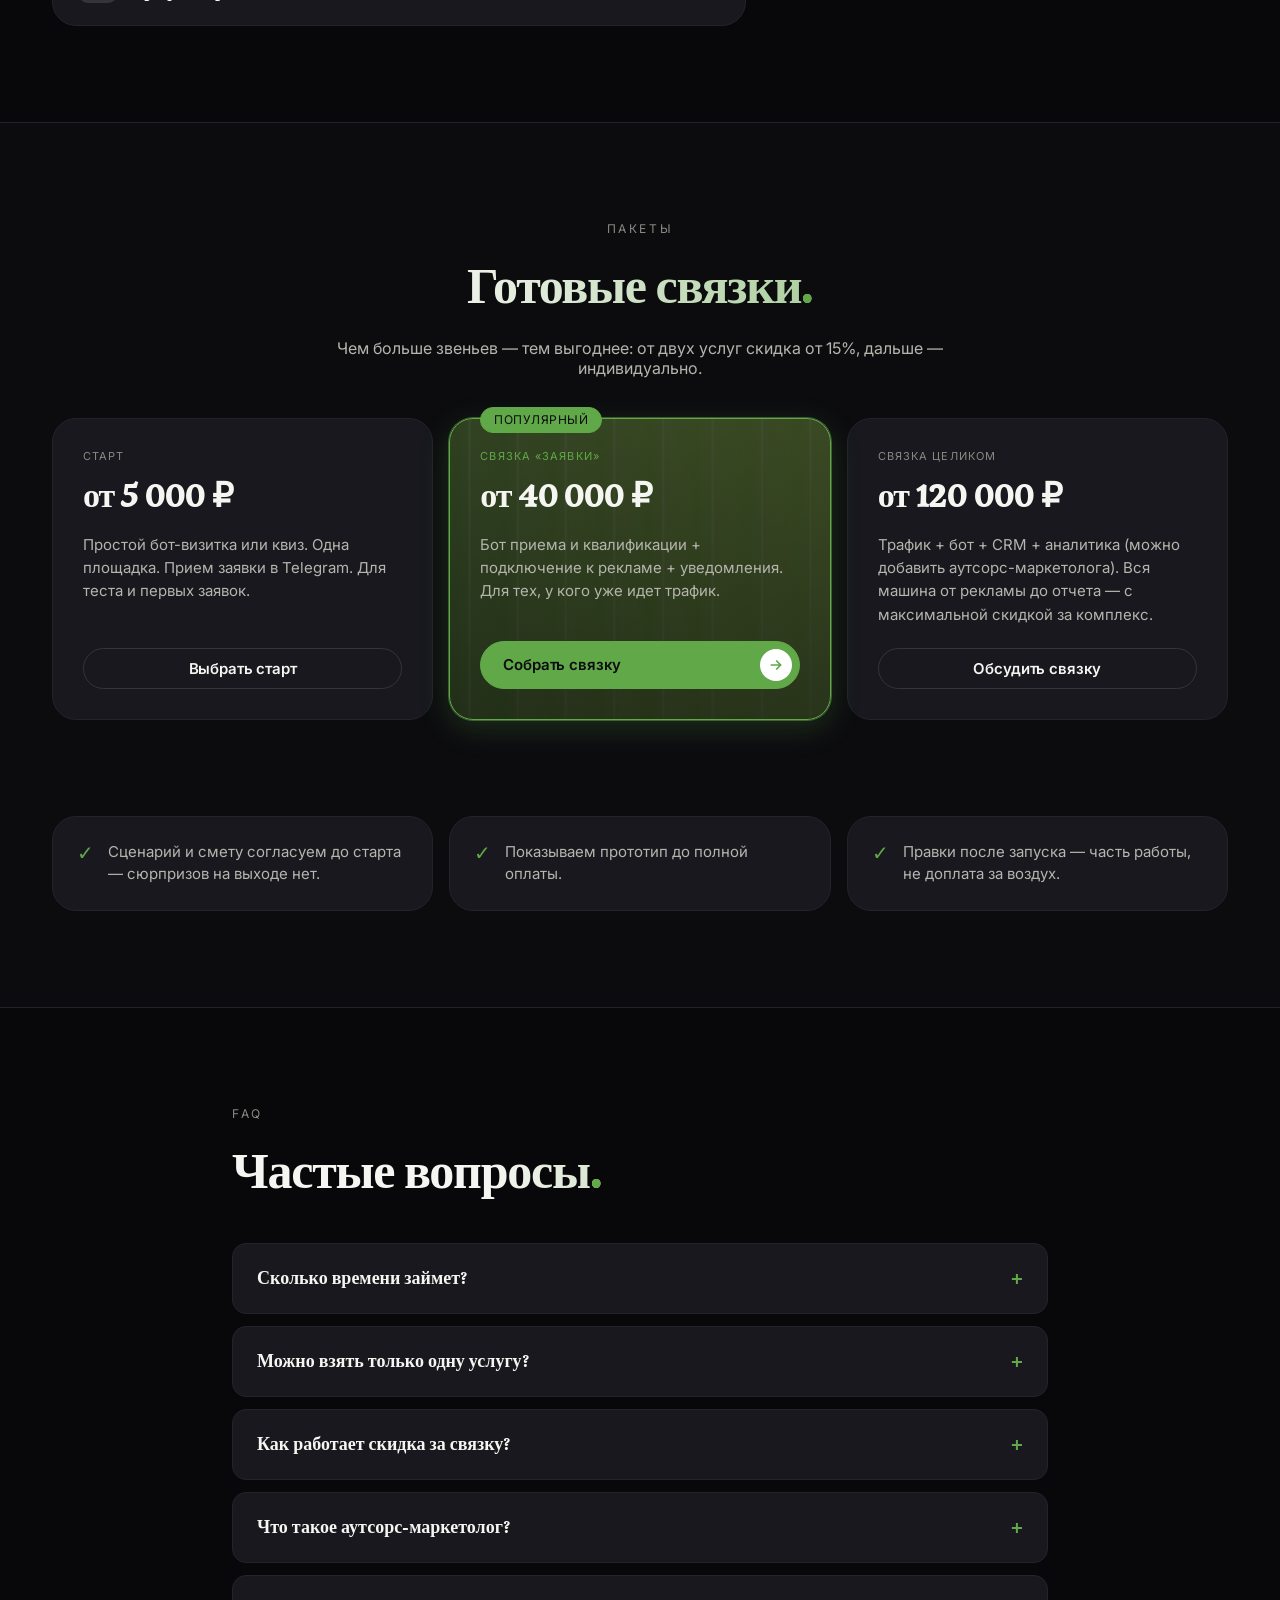
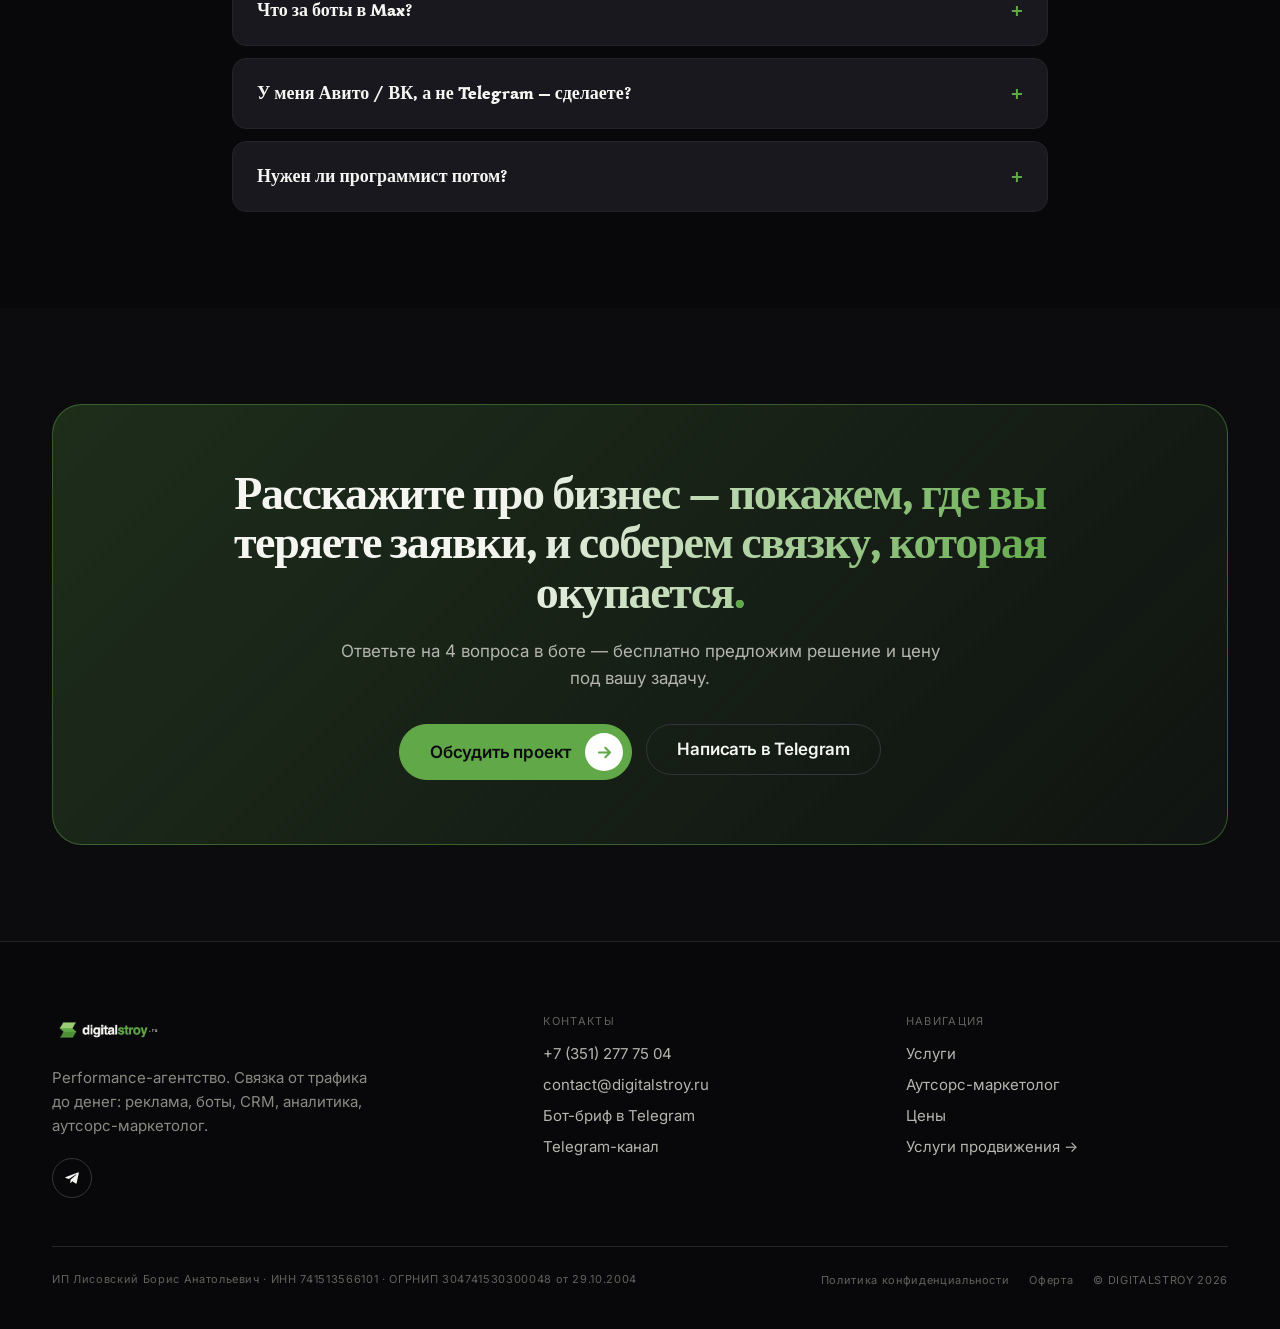
==== commit 90db2512: "Keep the header CTA as a plain green pill (no arrow circle) Only the nav "Оставить заявку" button re" ====
--- a/digitalstroy-landing/index.html
+++ b/digitalstroy-landing/index.html
@@ -74,6 +74,9 @@
 .btn-primary.btn-md { padding:7px 7px 7px 22px; }
 .btn-primary.btn-lg { padding:8px 8px 8px 30px; }
 .btn-primary.btn-full { justify-content:space-between; }
+/* header button stays a plain green pill — no arrow circle */
+.btn-primary.btn-noarrow::after { content:none; }
+.btn-primary.btn-noarrow { padding:8px 16px; gap:8px; }
 .btn-secondary { background:var(--surface-card); color:var(--text-strong); border-color:var(--border-strong); }
 .btn-outline { background:transparent; color:var(--text-strong); border-color:var(--border-strong); }
 .btn-ghost { background:transparent; color:var(--text-body); border-color:transparent; }
@@ -340,7 +343,7 @@
       <a href="https://t.me/digitalstroyru" target="_blank" rel="noopener" aria-label="Telegram" class="nav-circle">
         <svg width="17" height="17" viewBox="0 0 24 24" fill="currentColor"><path d="M9.78 18.65l.28-4.23 7.68-6.92c.34-.31-.07-.46-.52-.19L7.74 13.3 3.64 12c-.88-.25-.89-.86.2-1.3l15.97-6.16c.73-.33 1.43.18 1.15 1.3l-2.72 12.81c-.19.91-.74 1.13-1.5.71L12.6 16.3l-1.99 1.93c-.23.23-.42.42-.83.42z"/></svg>
       </a>
-      <span data-open-form><button type="button" class="btn btn-primary btn-sm">Оставить заявку</button></span>
+      <span data-open-form><button type="button" class="btn btn-primary btn-sm btn-noarrow">Оставить заявку</button></span>
     </div>
   </div>
 </header>
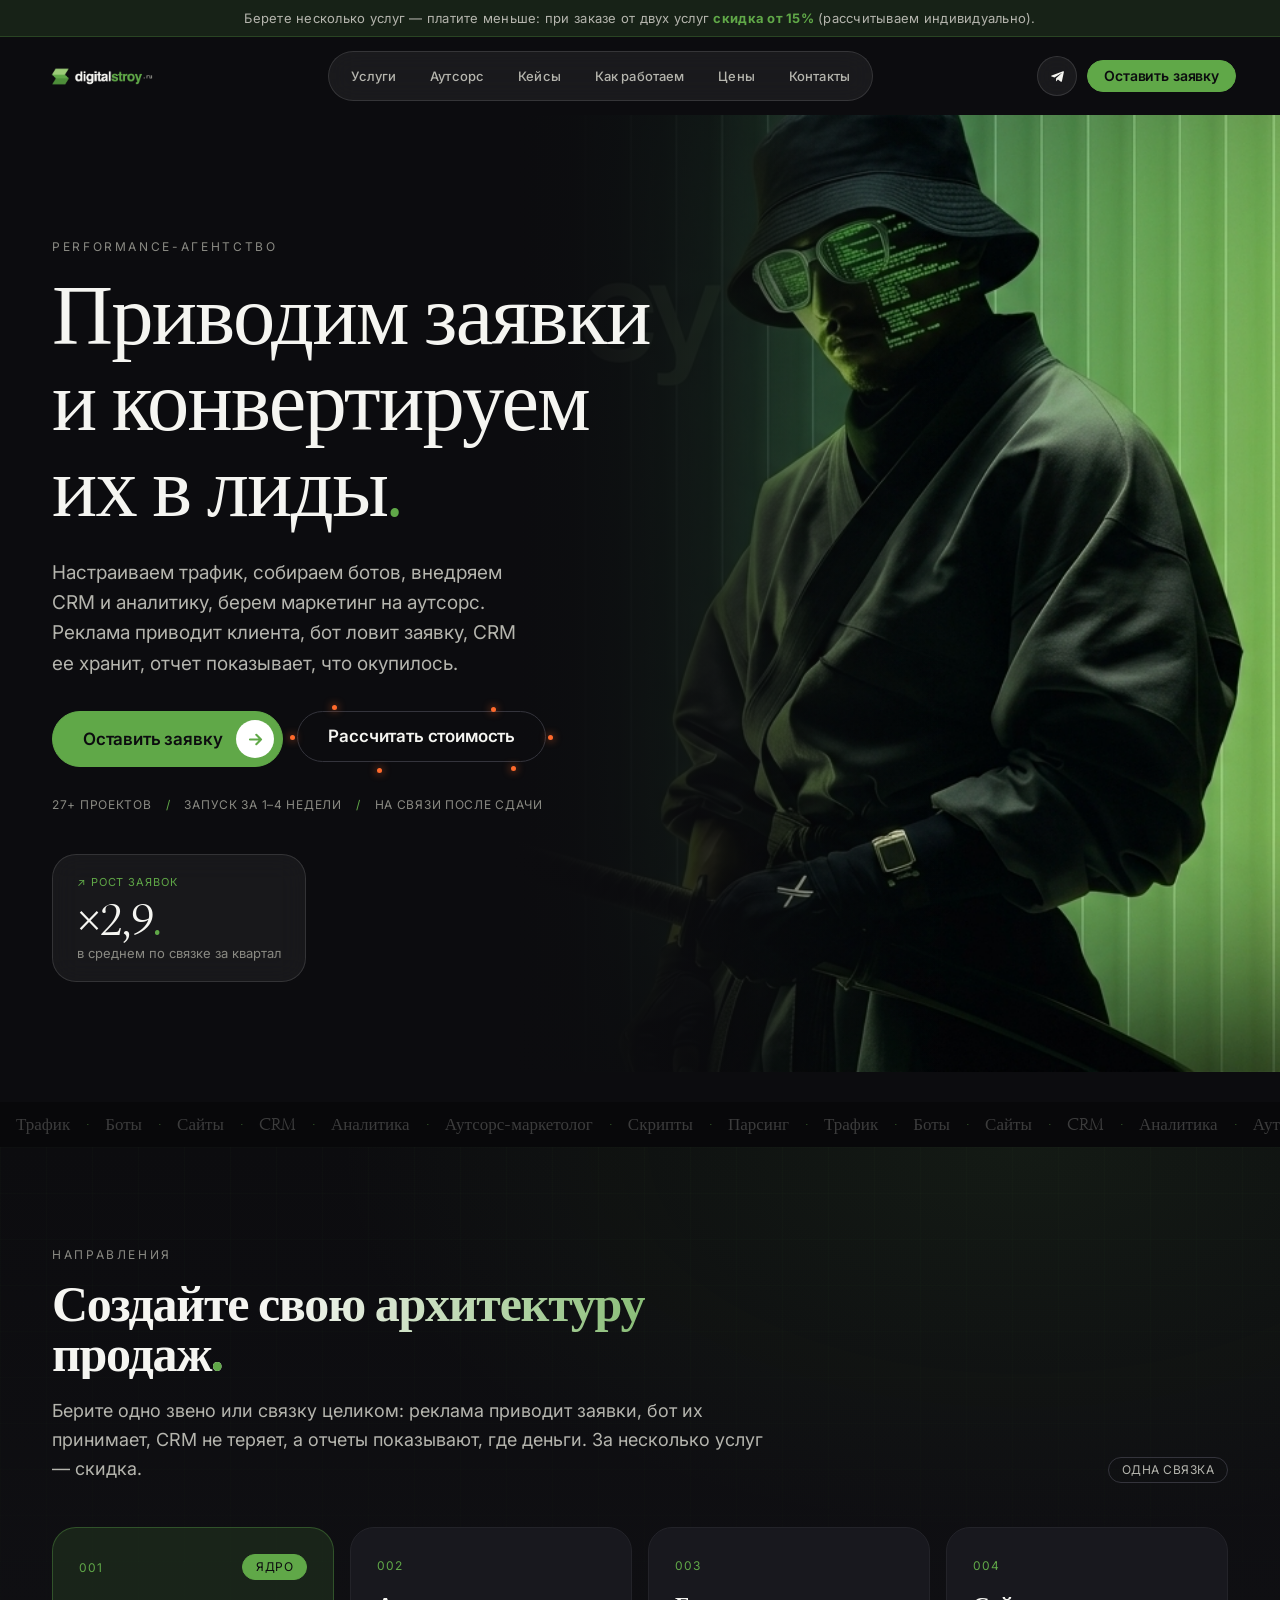
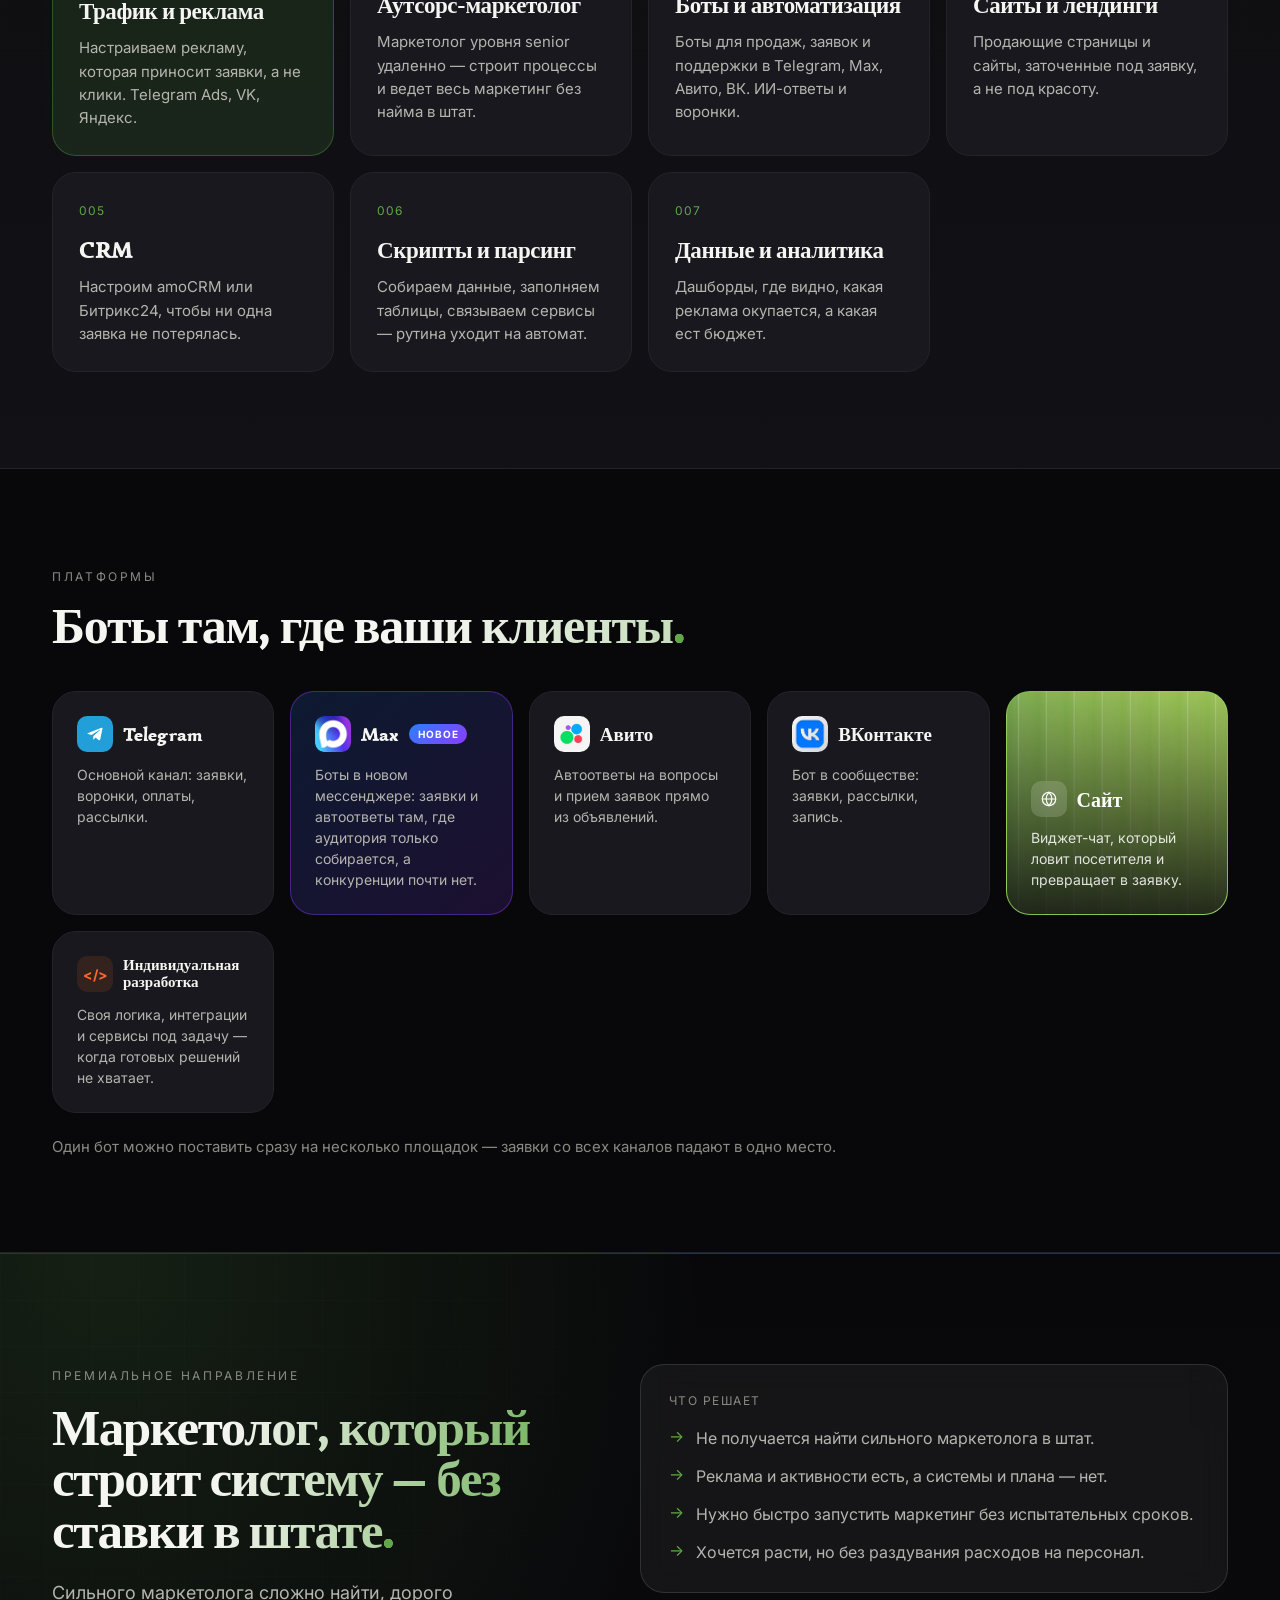
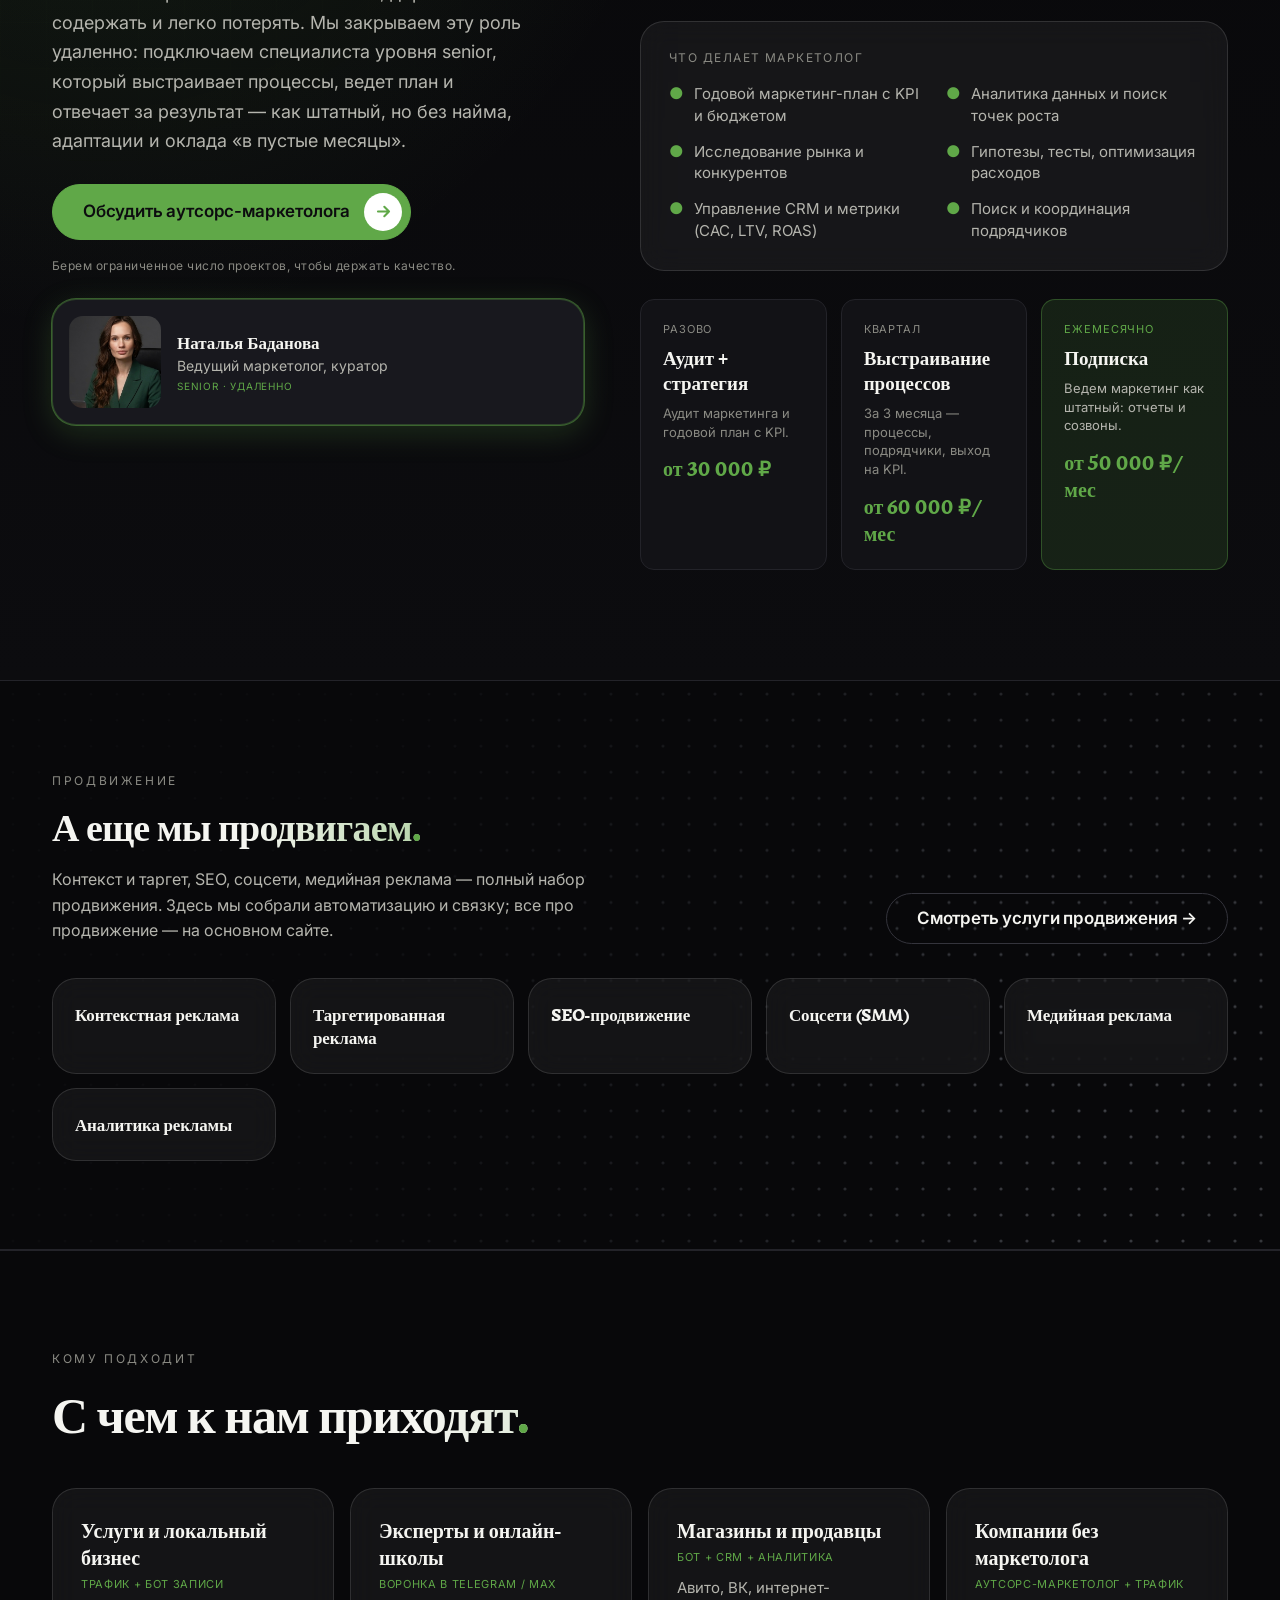
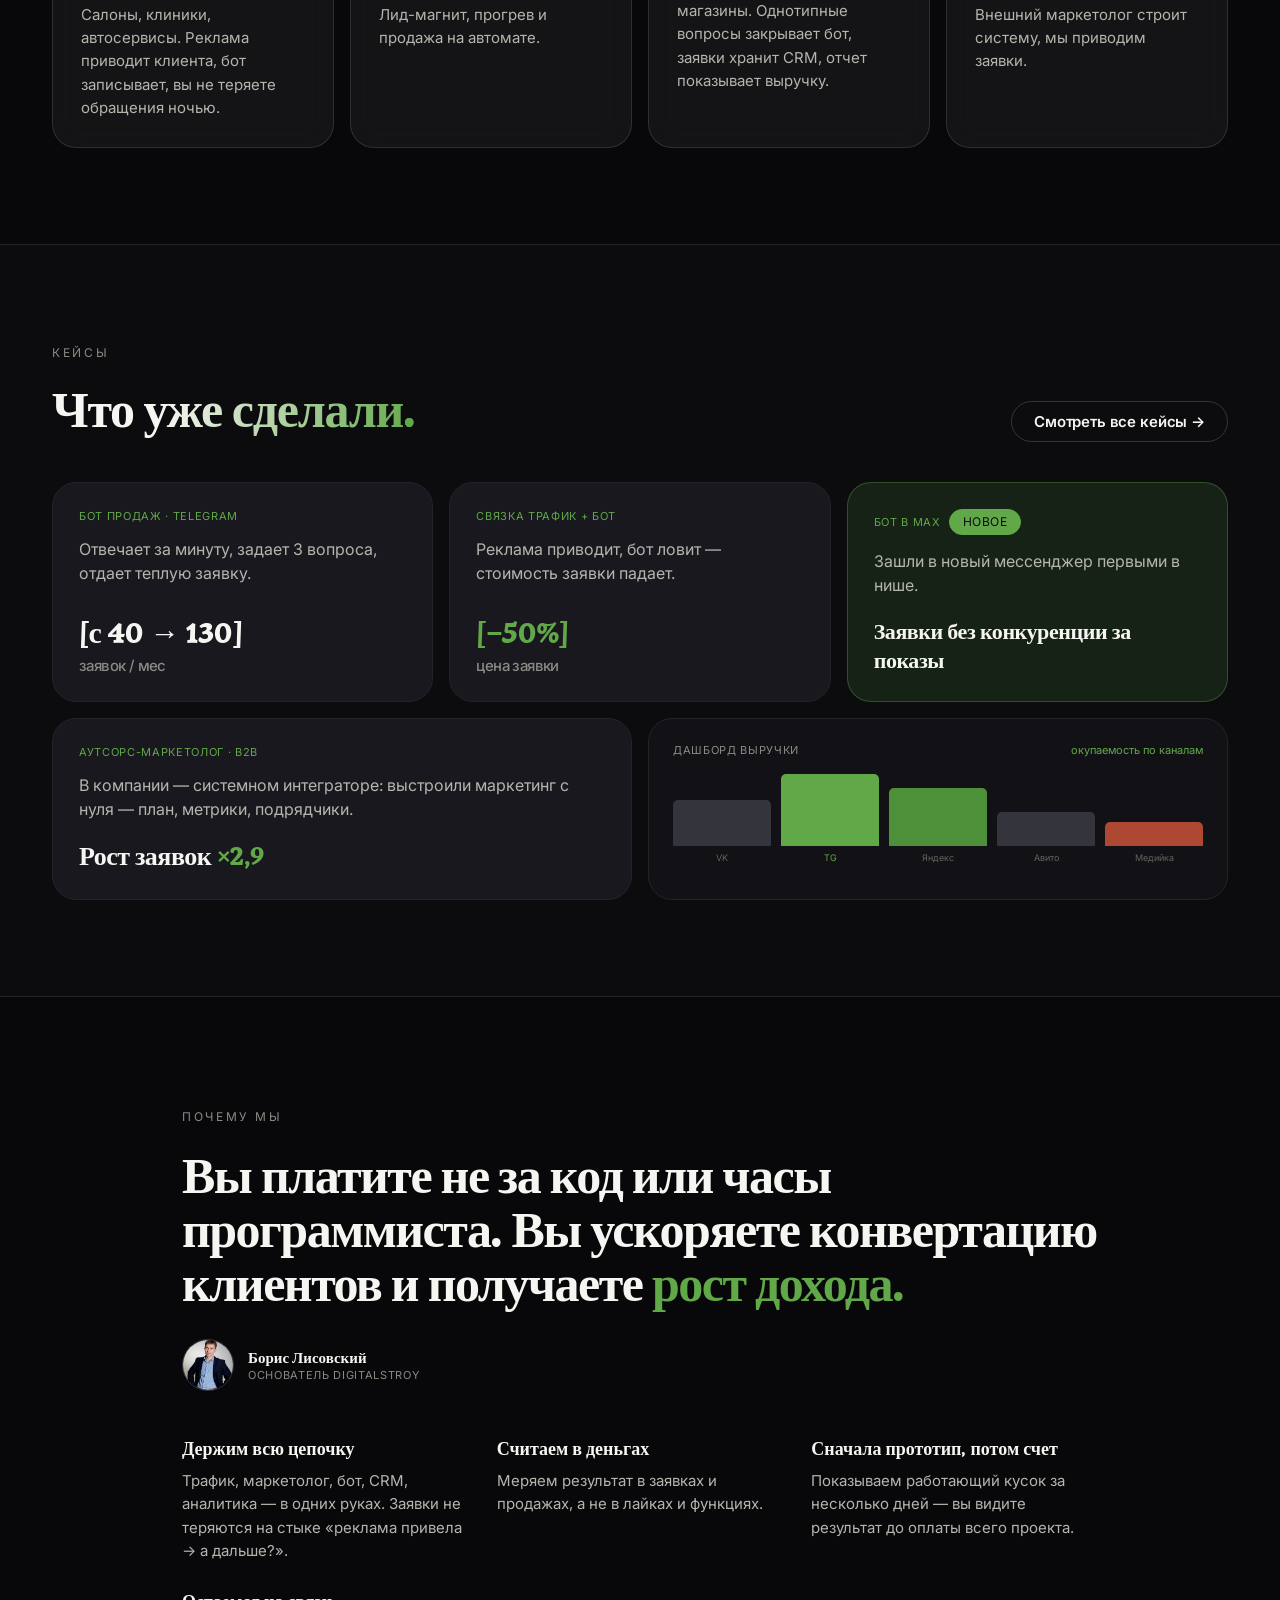
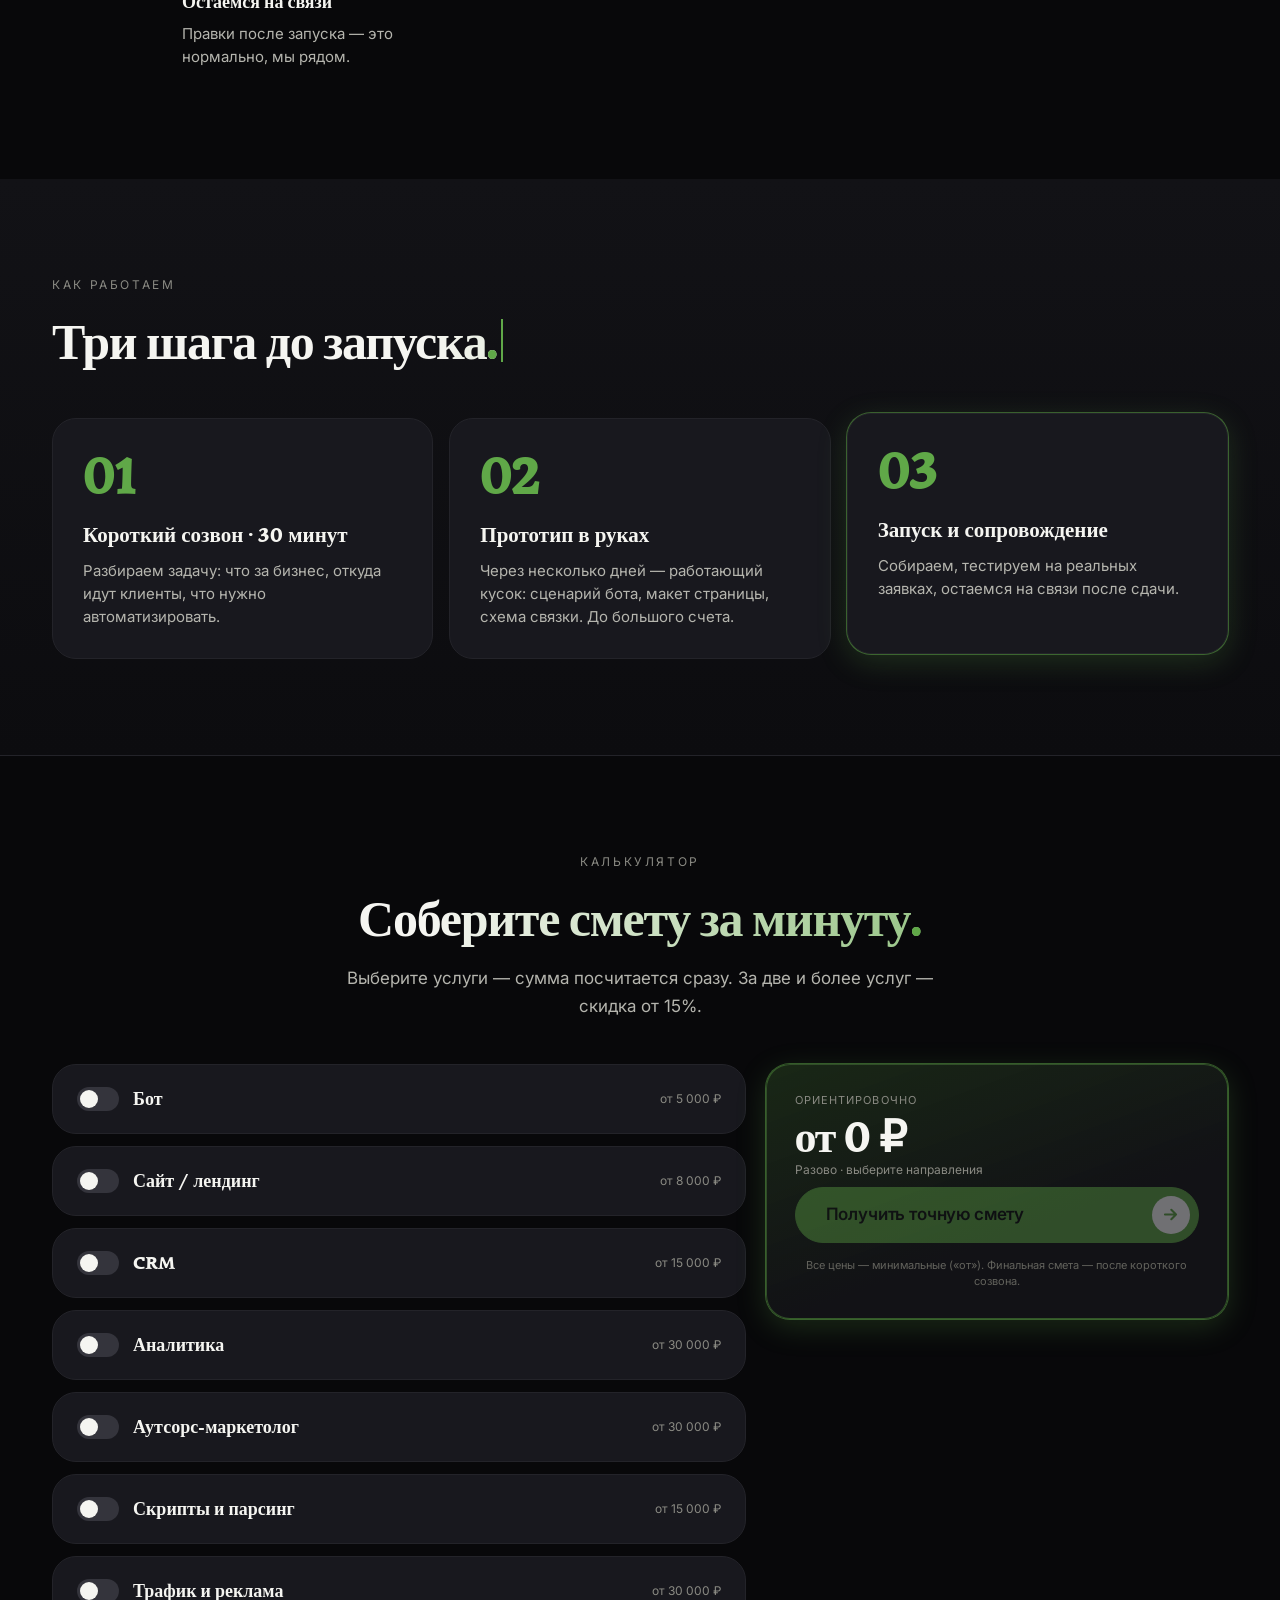
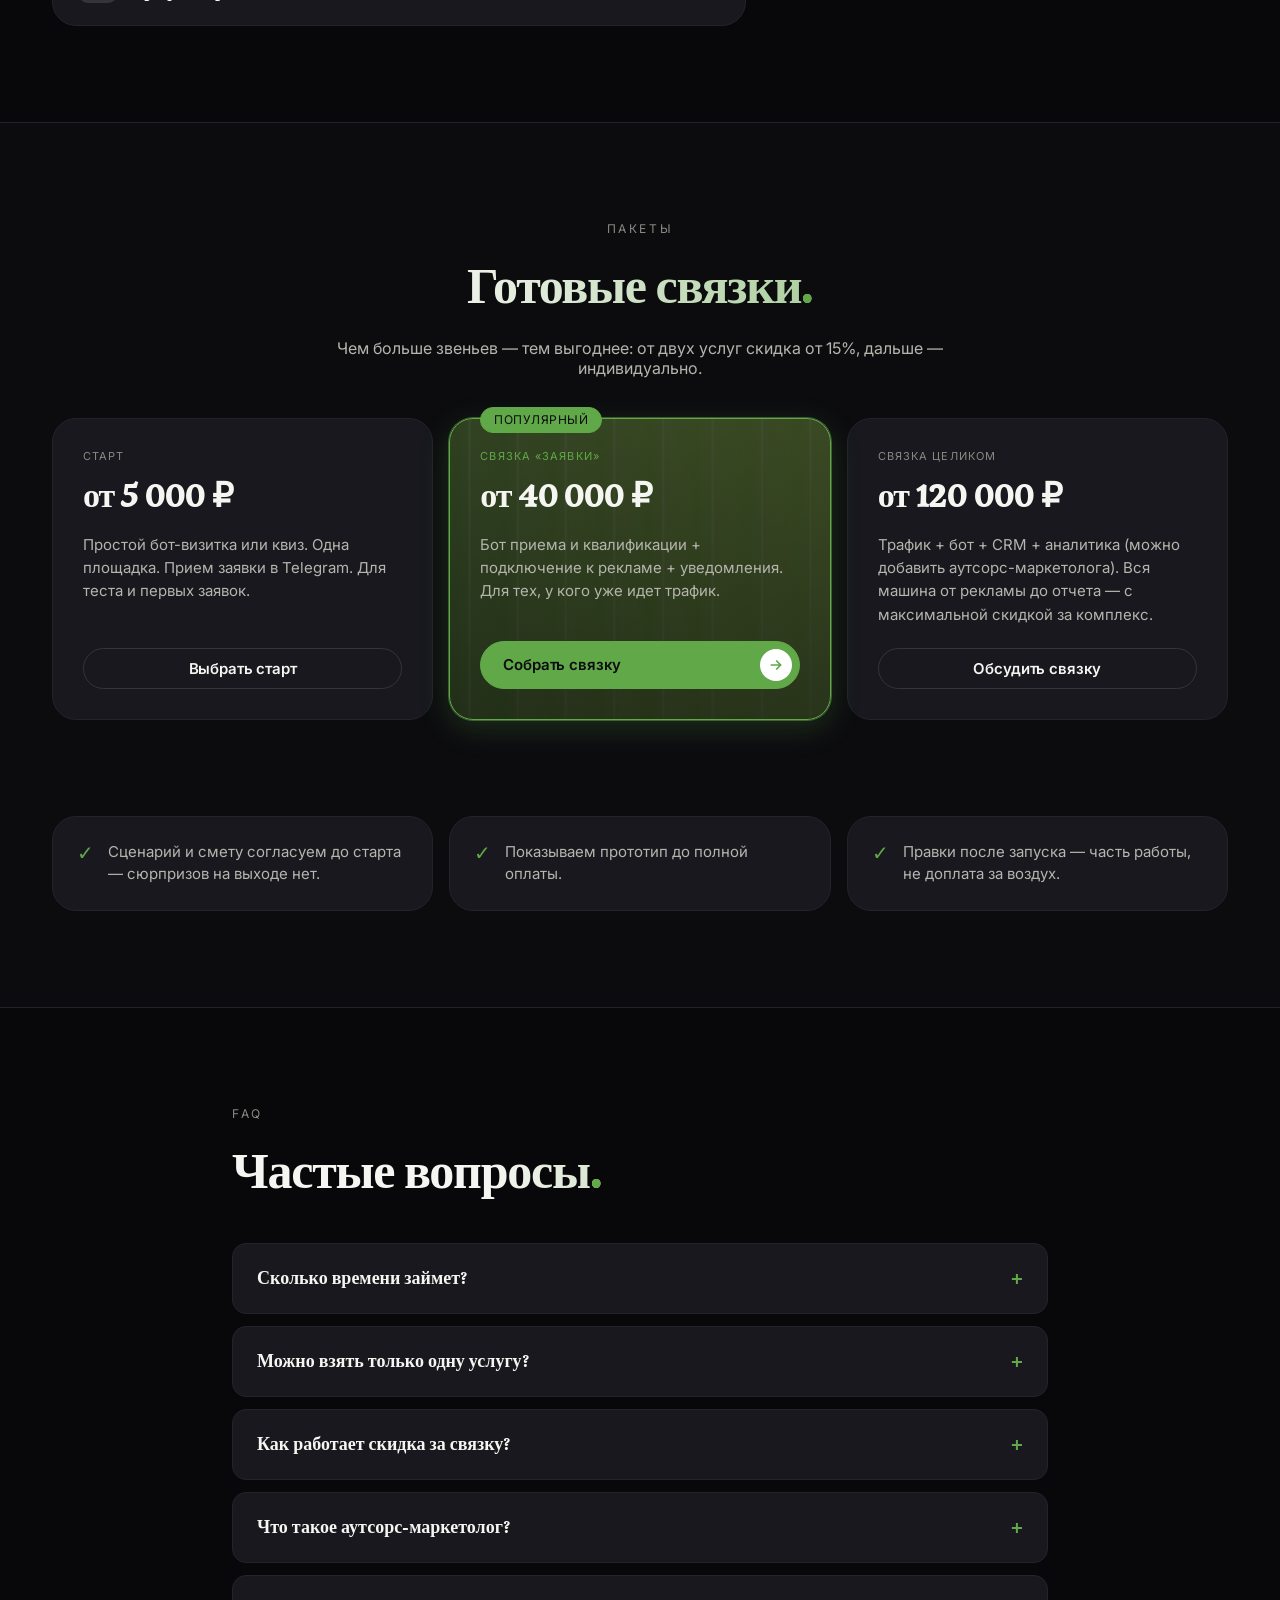
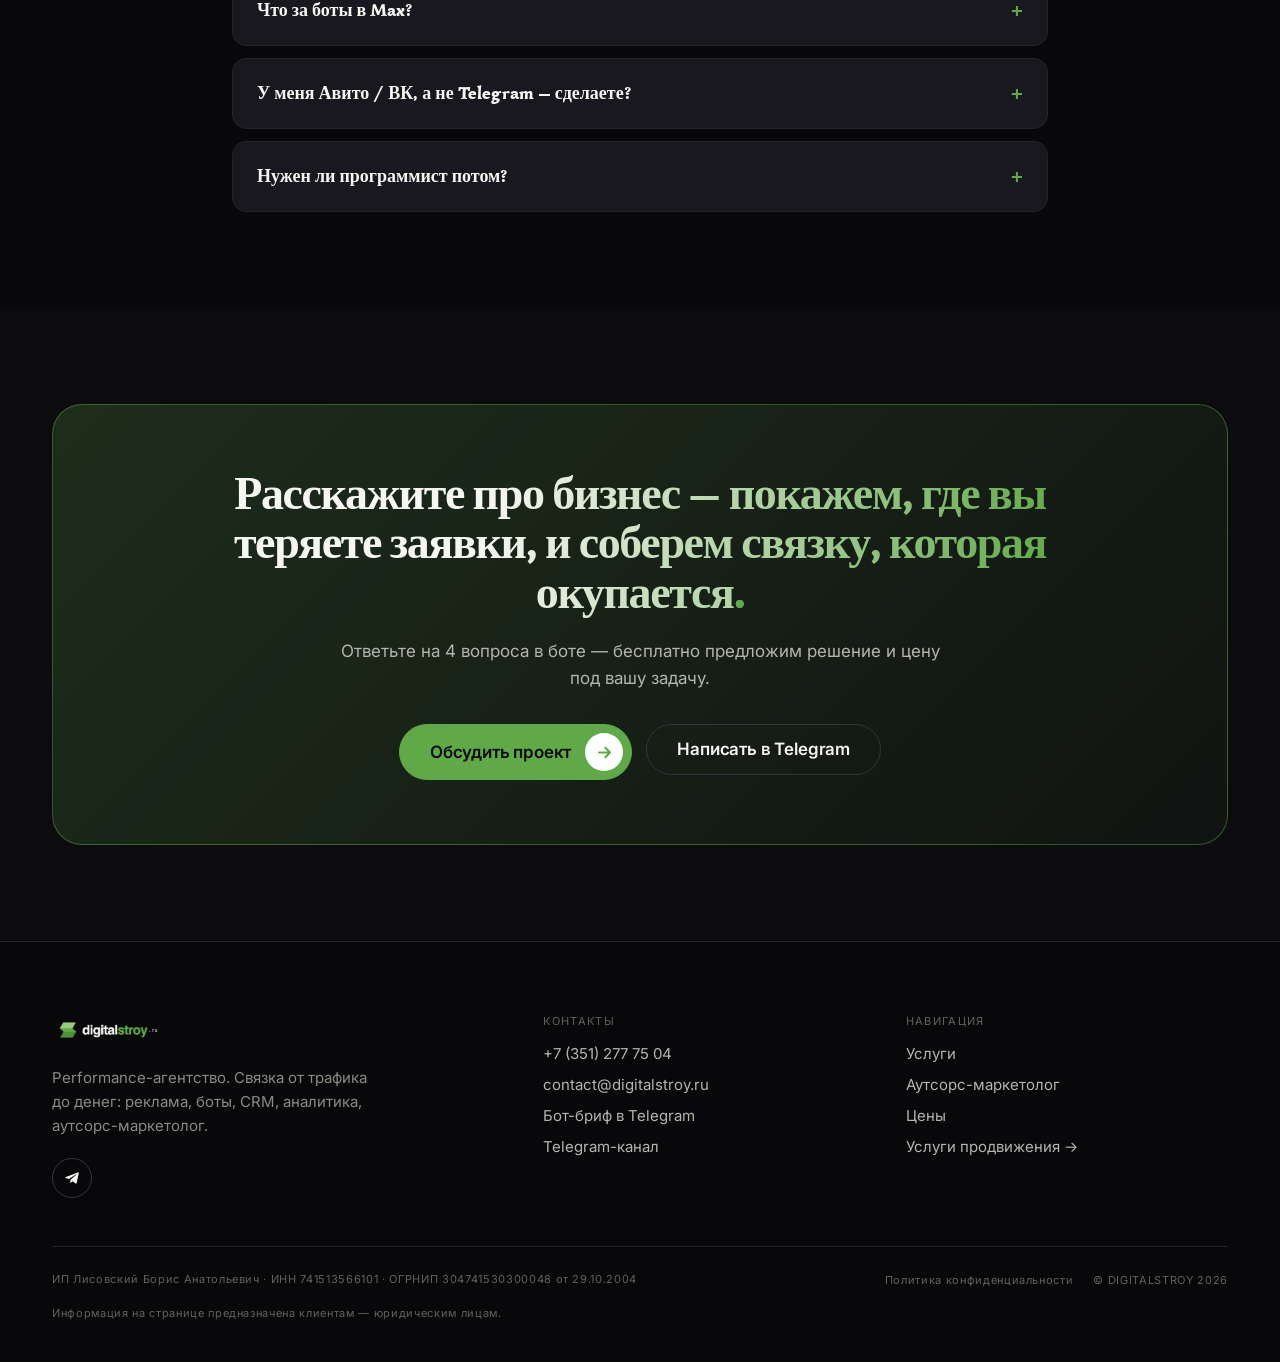
==== commit 0bba94bc: "Footer: add legal-entity notice, remove "Оферта" link Co-Authored-By: Claude Opus 4.8 <noreply@anthr" ====
--- a/digitalstroy-landing/index.html
+++ b/digitalstroy-landing/index.html
@@ -918,10 +918,11 @@
       <span style="font-family: var(--font-mono); font-size: 11px; letter-spacing: 0.06em; color: var(--text-faint); line-height: 1.6;">ИП Лисовский Борис Анатольевич · ИНН 741513566101 · ОГРНИП 304741530300048 от 29.10.2004</span>
       <div style="display: flex; gap: 20px; font-family: var(--font-mono); font-size: 11px; letter-spacing: 0.06em;">
         <a href="privacy-policy.html" style="color: var(--text-faint);" class="hv-5">Политика конфиденциальности</a>
-        <a href="#" style="color: var(--text-faint);" class="hv-5">Оферта</a>
         <span style="color: var(--text-faint);">© DIGITALSTROY 2026</span>
       </div>
     </div>
+
+    <p style="font-family: var(--font-mono); font-size: 11px; letter-spacing: 0.06em; color: var(--text-faint); line-height: 1.6; margin: 16px 0 0;">Информация на странице предназначена клиентам — юридическим лицам.</p>
   </div>
 </footer>
 
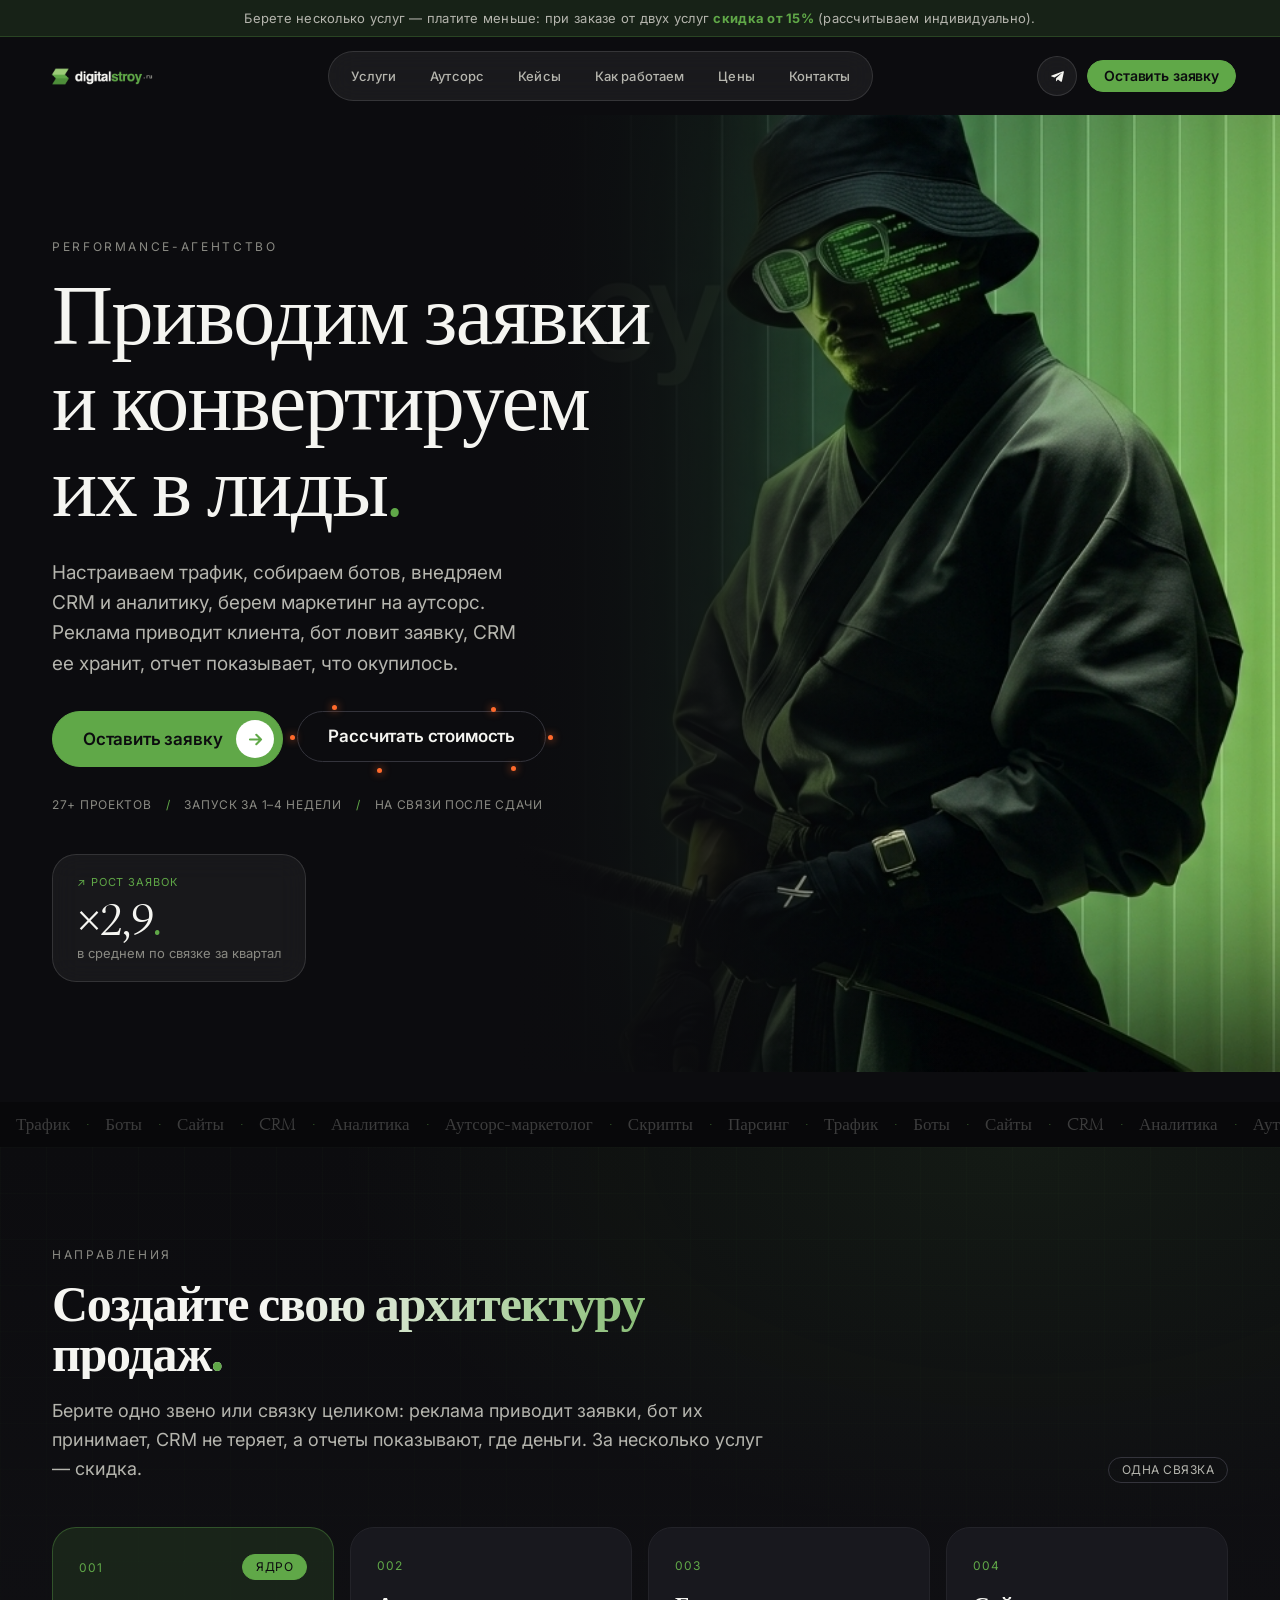
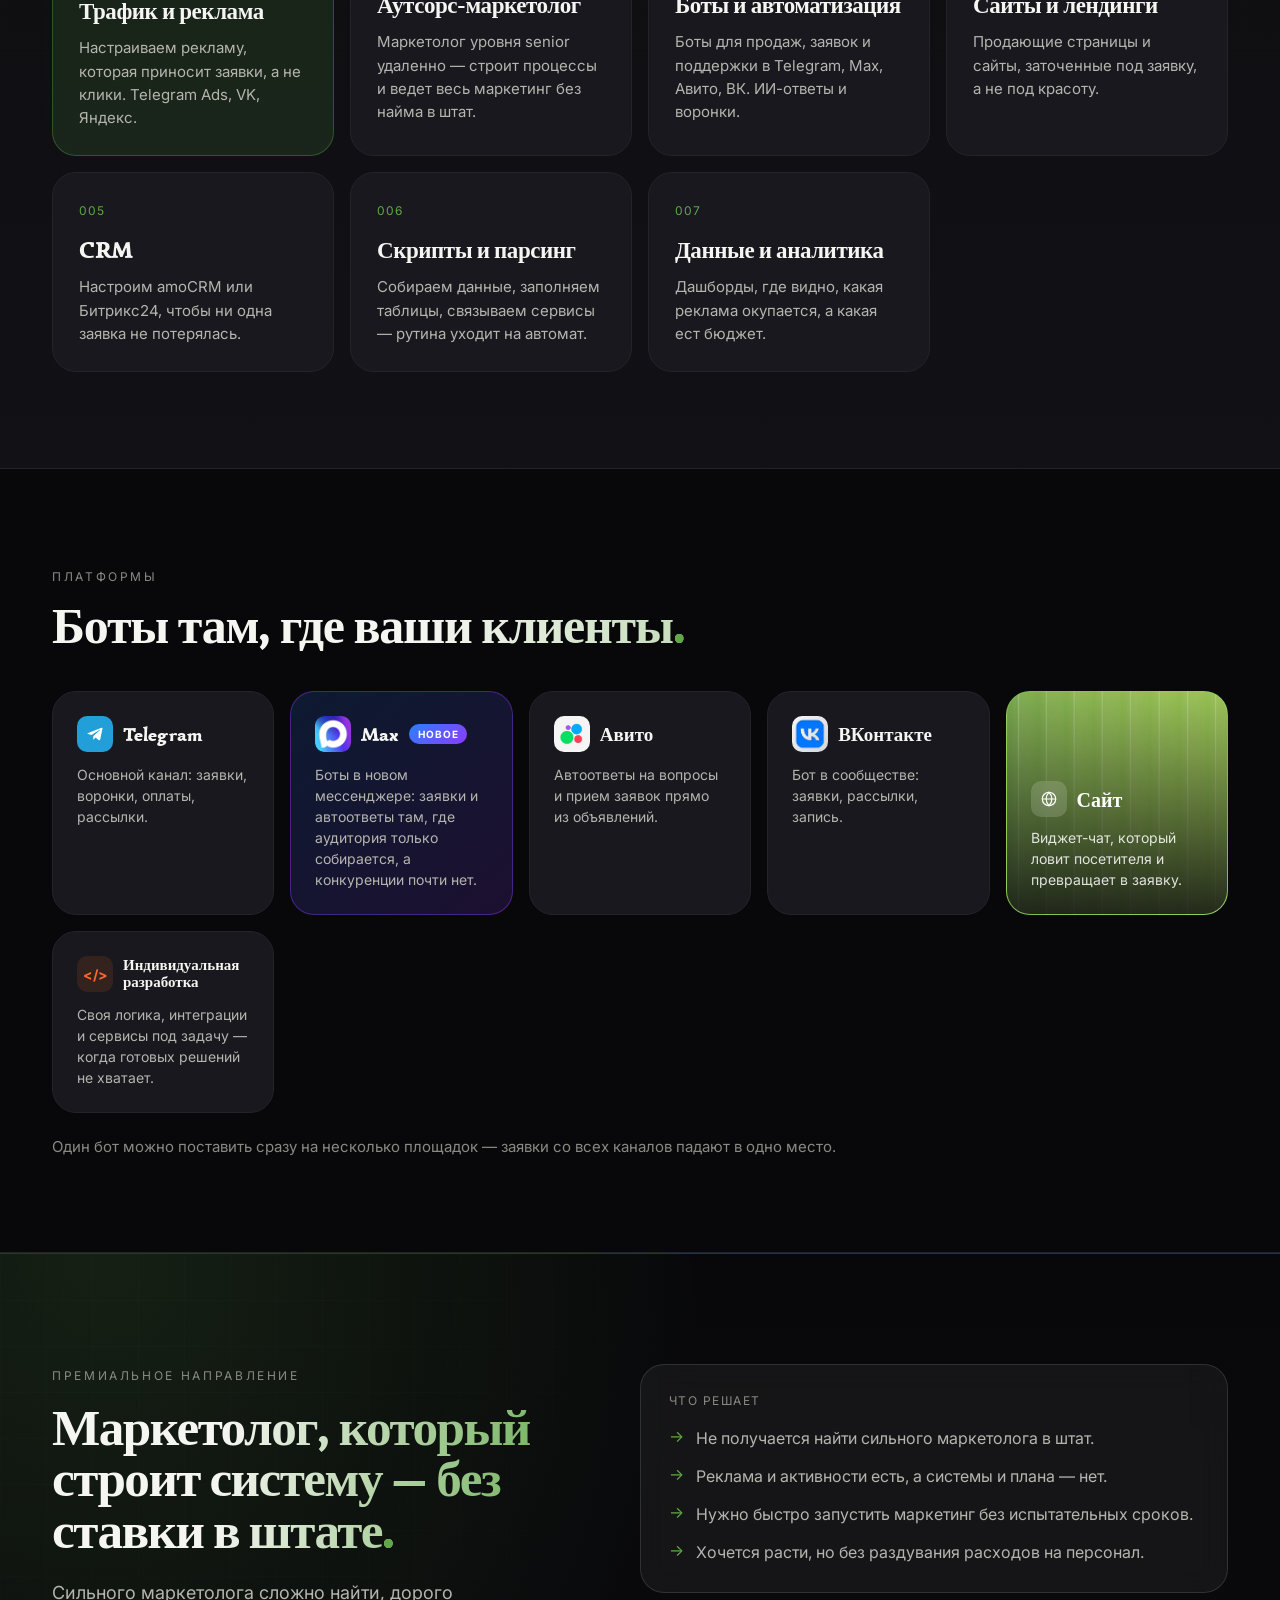
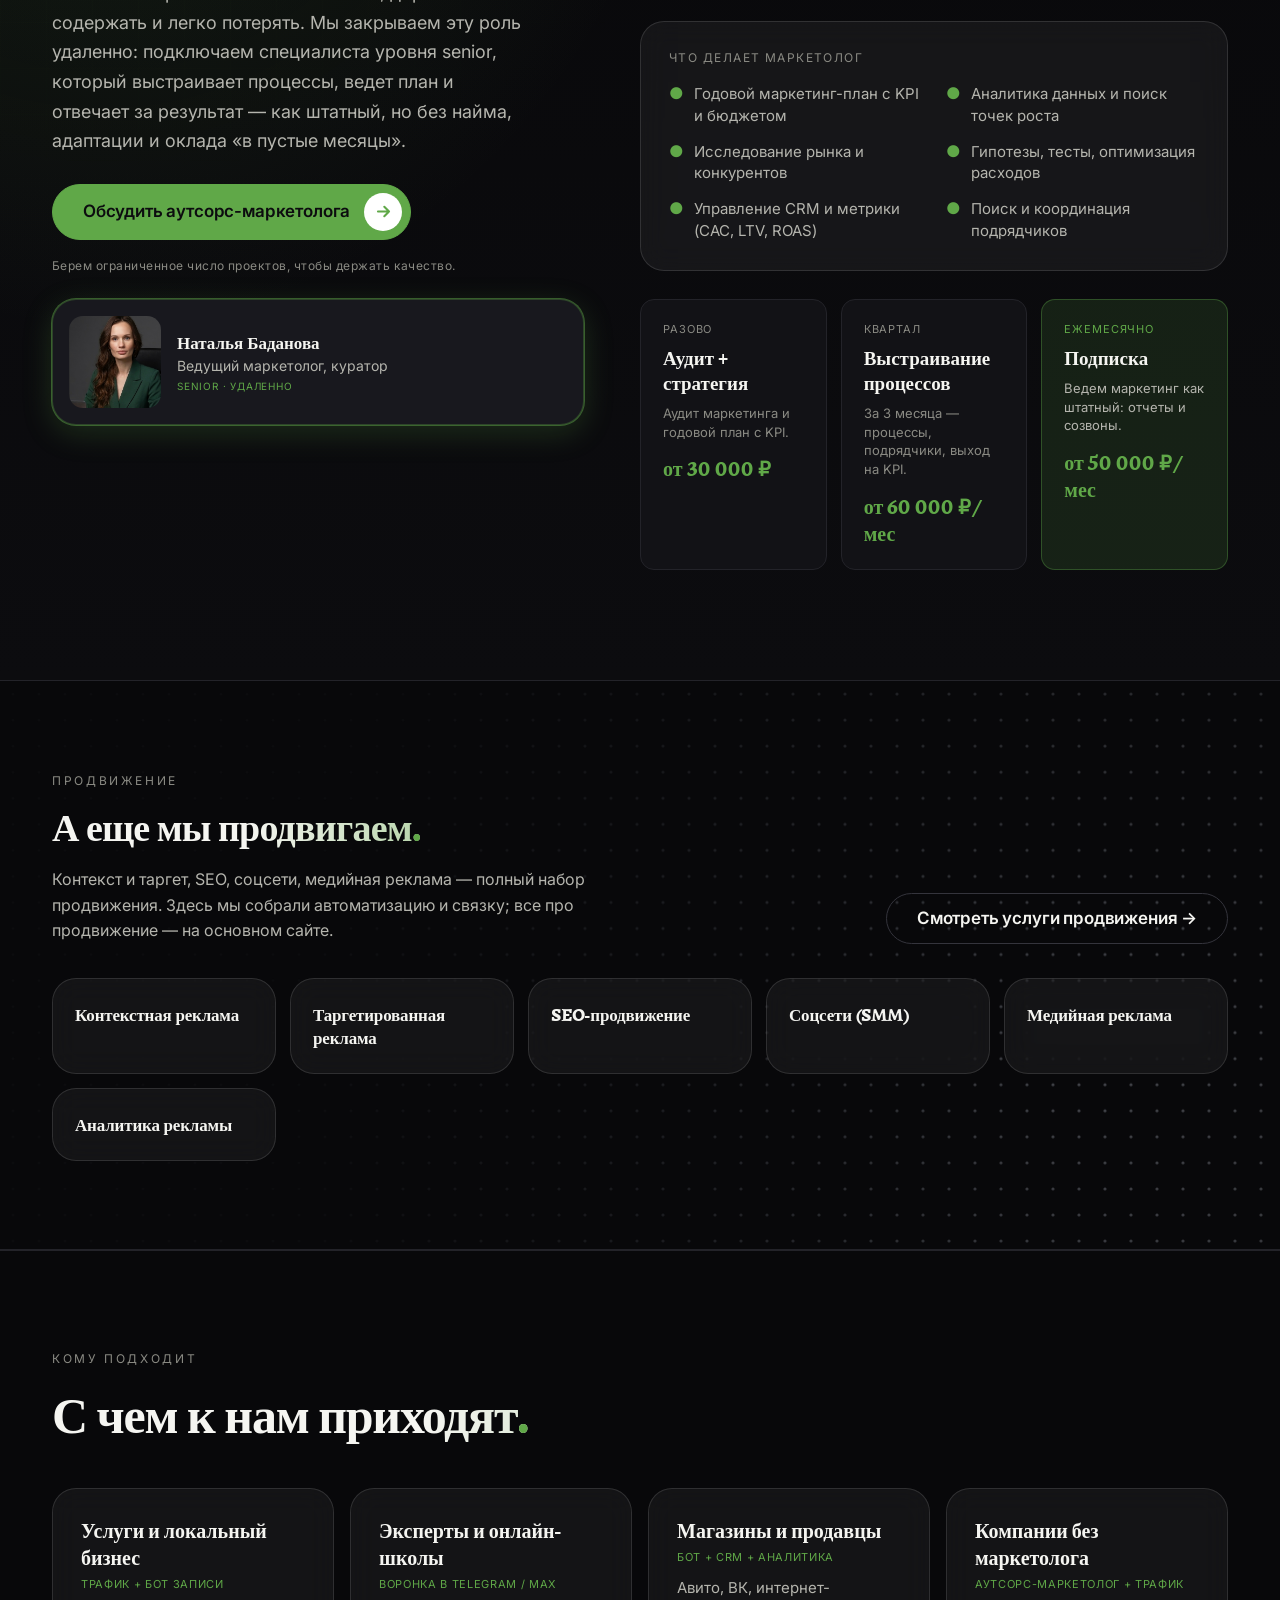
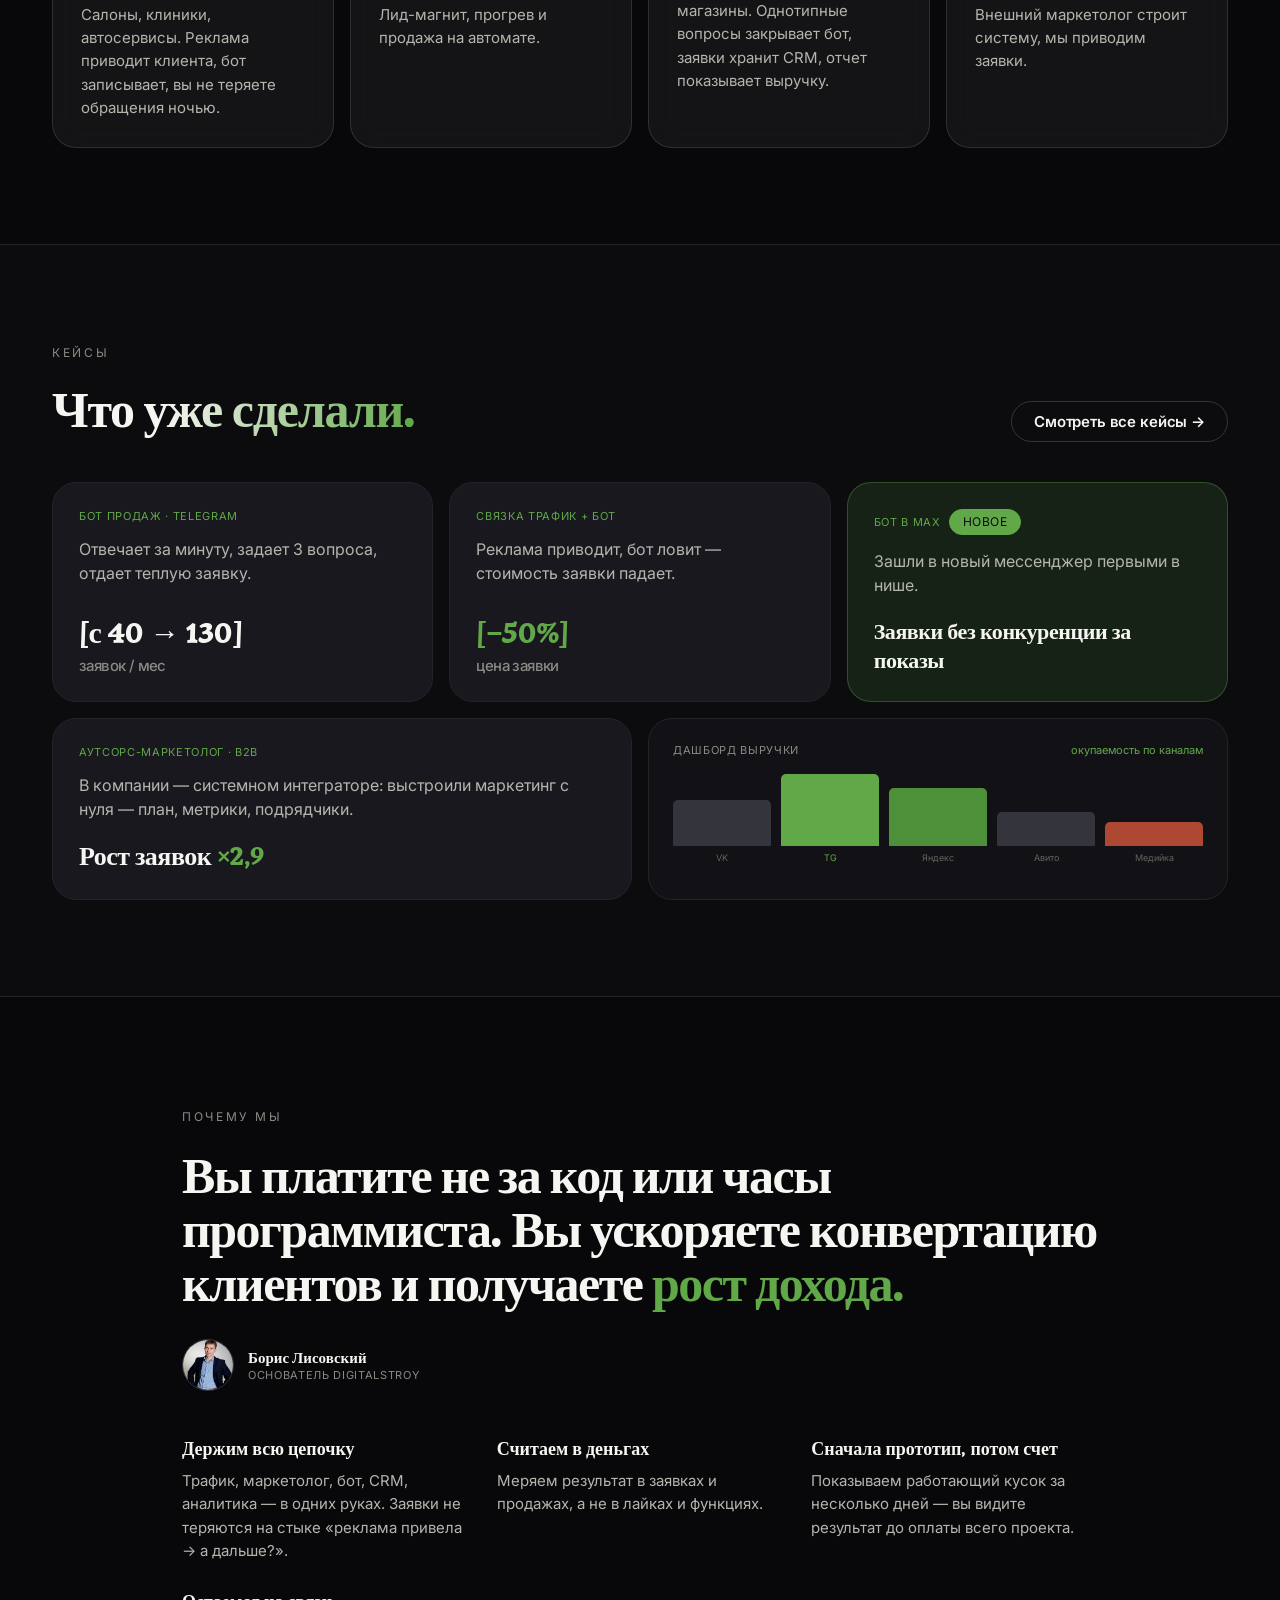
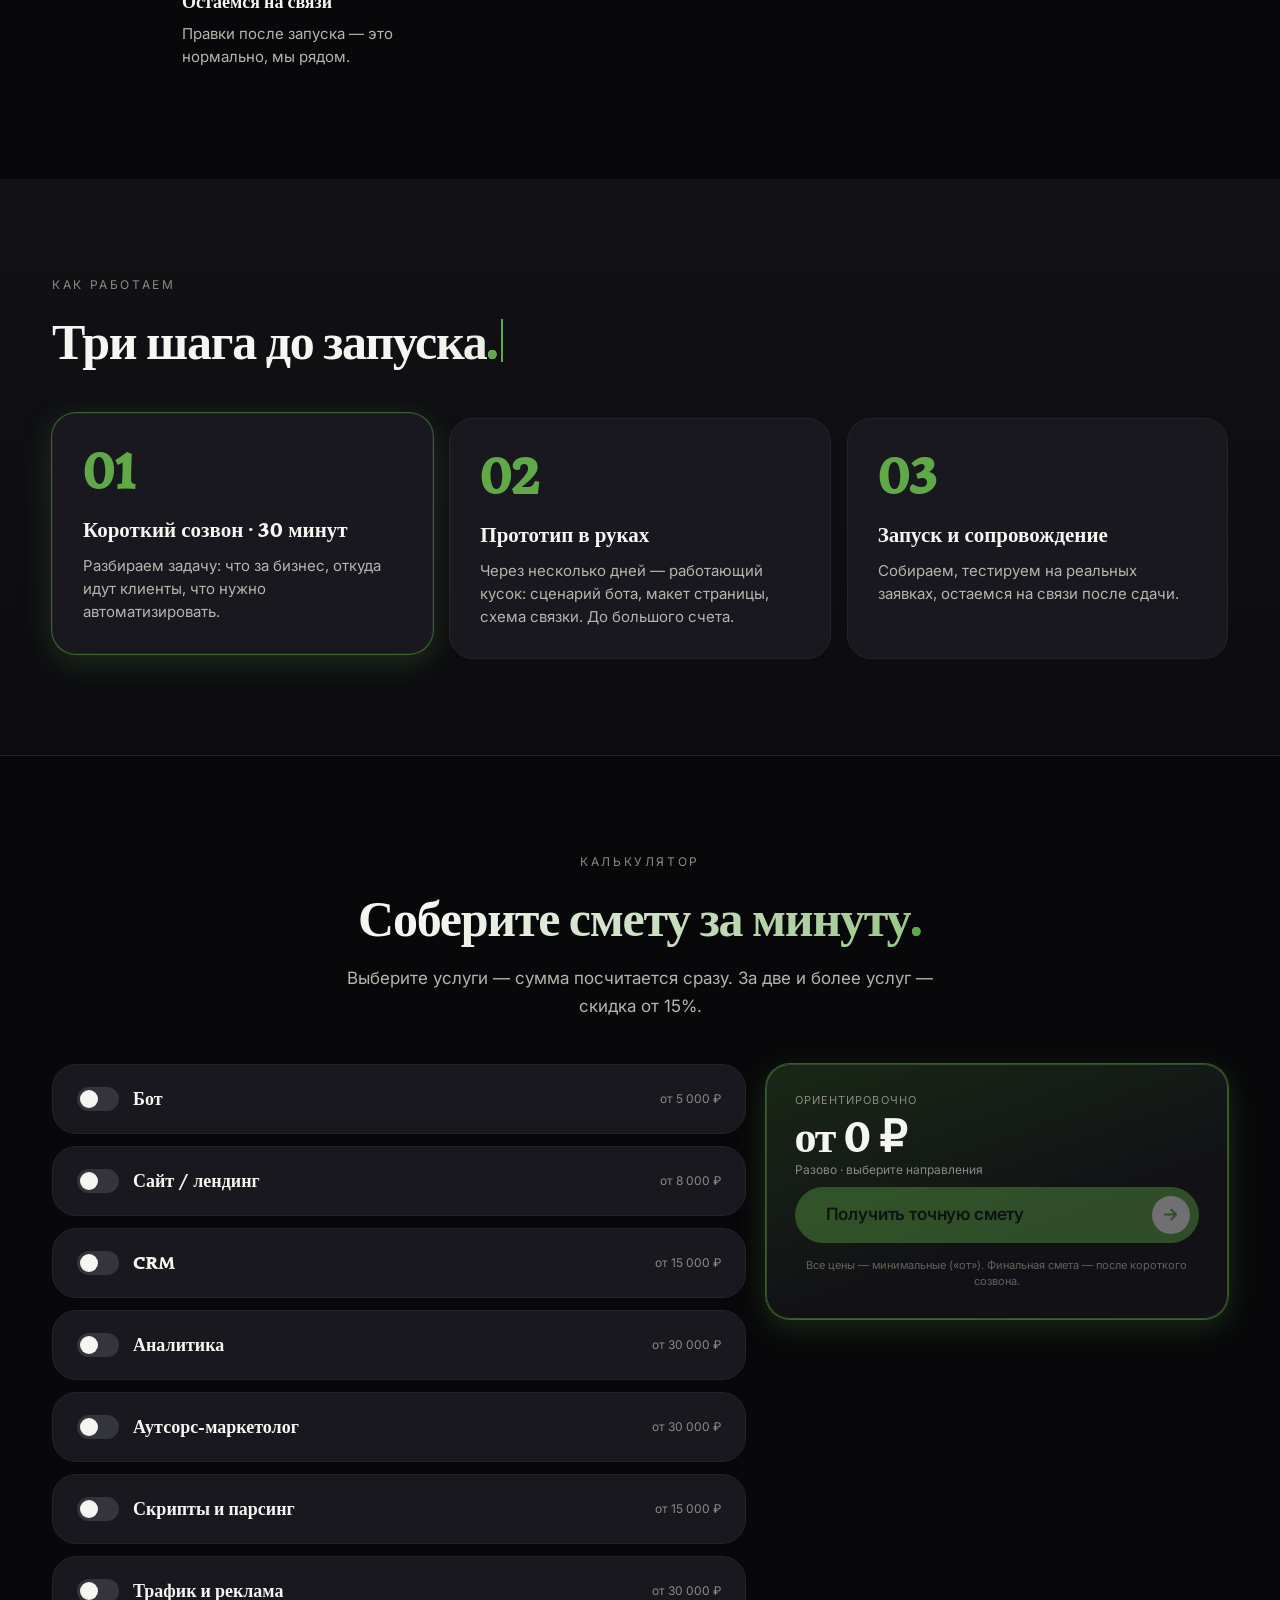
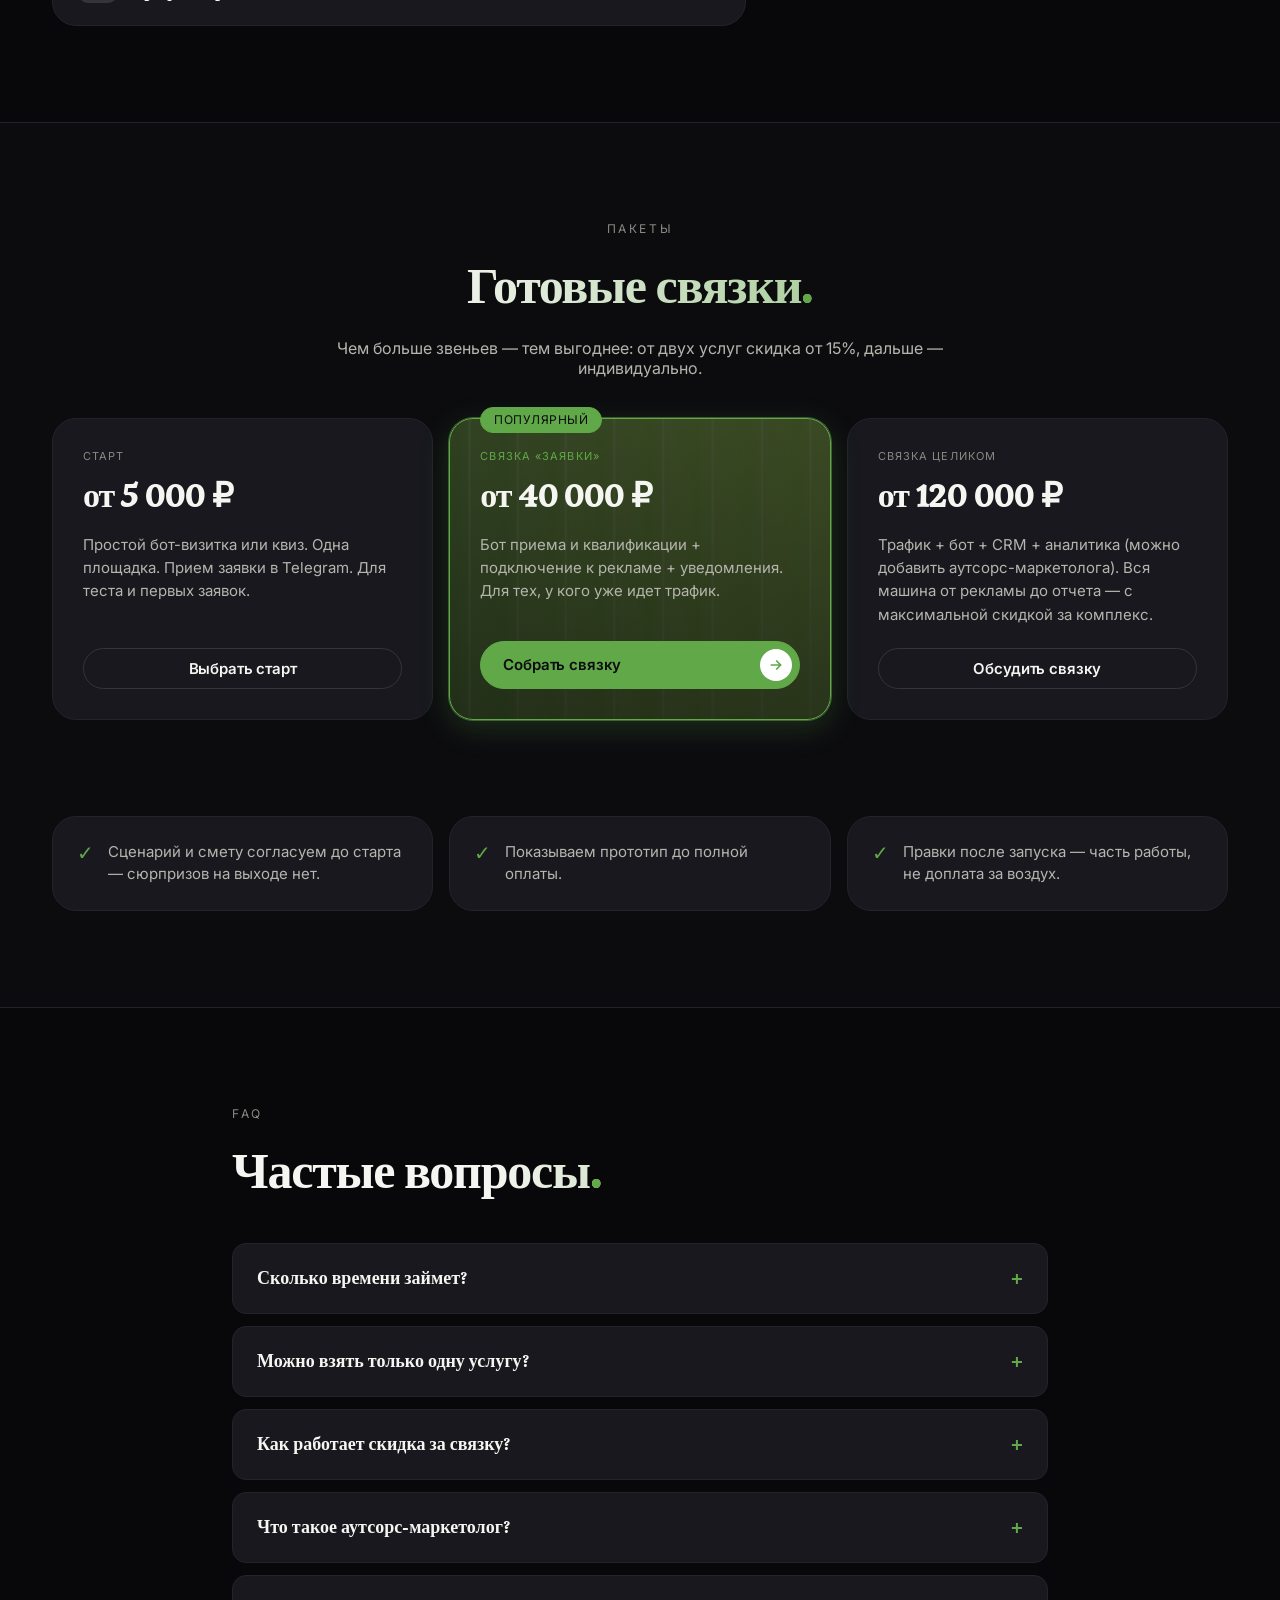
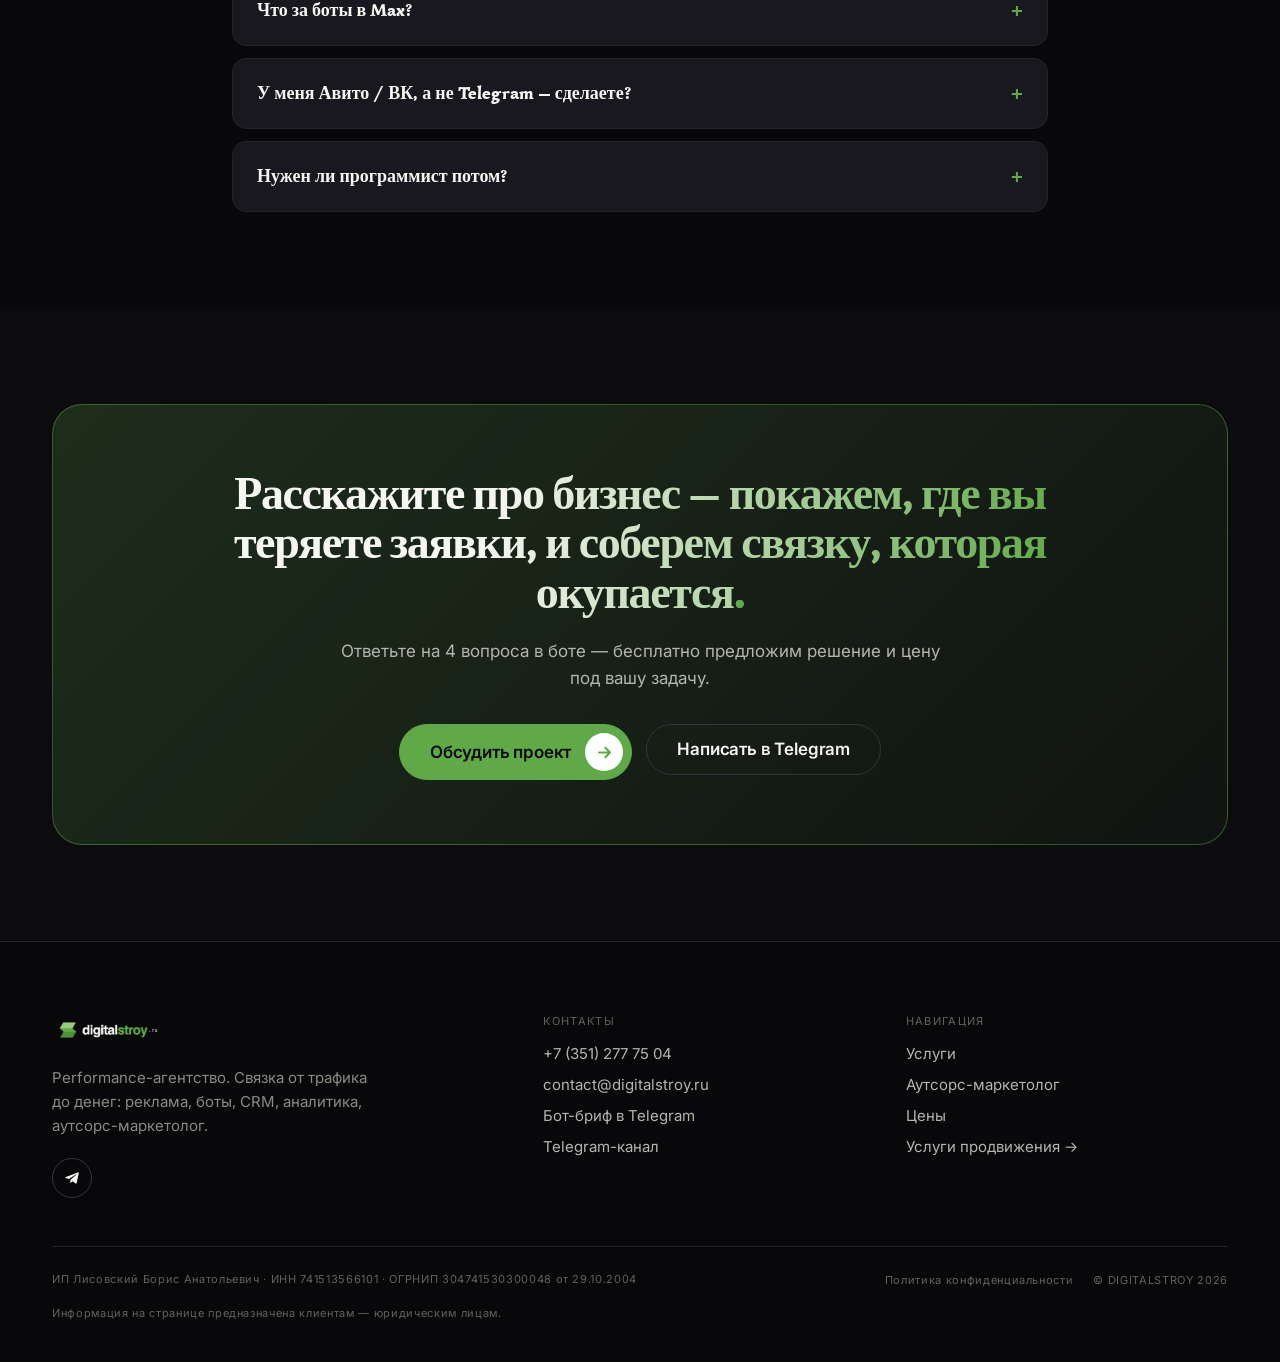
==== commit 4cb77fbf: "Add Yandex.Metrika (110761643) and Callibri scripts Counter + Callibri loader in <head>, Metrika <no" ====
--- a/digitalstroy-landing/index.html
+++ b/digitalstroy-landing/index.html
@@ -316,8 +316,23 @@
 }
 
 </style>
+<!-- Yandex.Metrika counter -->
+<script type="text/javascript">
+    (function(m,e,t,r,i,k,a){
+        m[i]=m[i]||function(){(m[i].a=m[i].a||[]).push(arguments)};
+        m[i].l=1*new Date();
+        for (var j = 0; j < document.scripts.length; j++) {if (document.scripts[j].src === r) { return; }}
+        k=e.createElement(t),a=e.getElementsByTagName(t)[0],k.async=1,k.src=r,a.parentNode.insertBefore(k,a)
+    })(window, document,'script','https://mc.yandex.ru/metrika/tag.js?id=110761643', 'ym');
+
+    ym(110761643, 'init', {ssr:true, webvisor:true, clickmap:true, ecommerce:"dataLayer", referrer: document.referrer, url: location.href, accurateTrackBounce:true, trackLinks:true});
+</script>
+<!-- /Yandex.Metrika counter -->
+<!-- Callibri -->
+<script src="//cdn.callibri.ru/callibri.js" type="text/javascript" charset="utf-8" defer></script>
 </head>
 <body>
+<noscript><div><img src="https://mc.yandex.ru/watch/110761643" style="position:absolute; left:-9999px;" alt="" /></div></noscript>
 <div style="background: var(--bg-page); min-height: 100vh; font-family: var(--font-body);">
 
 <!-- ═══ ANNOUNCEMENT BAR ═══ -->
